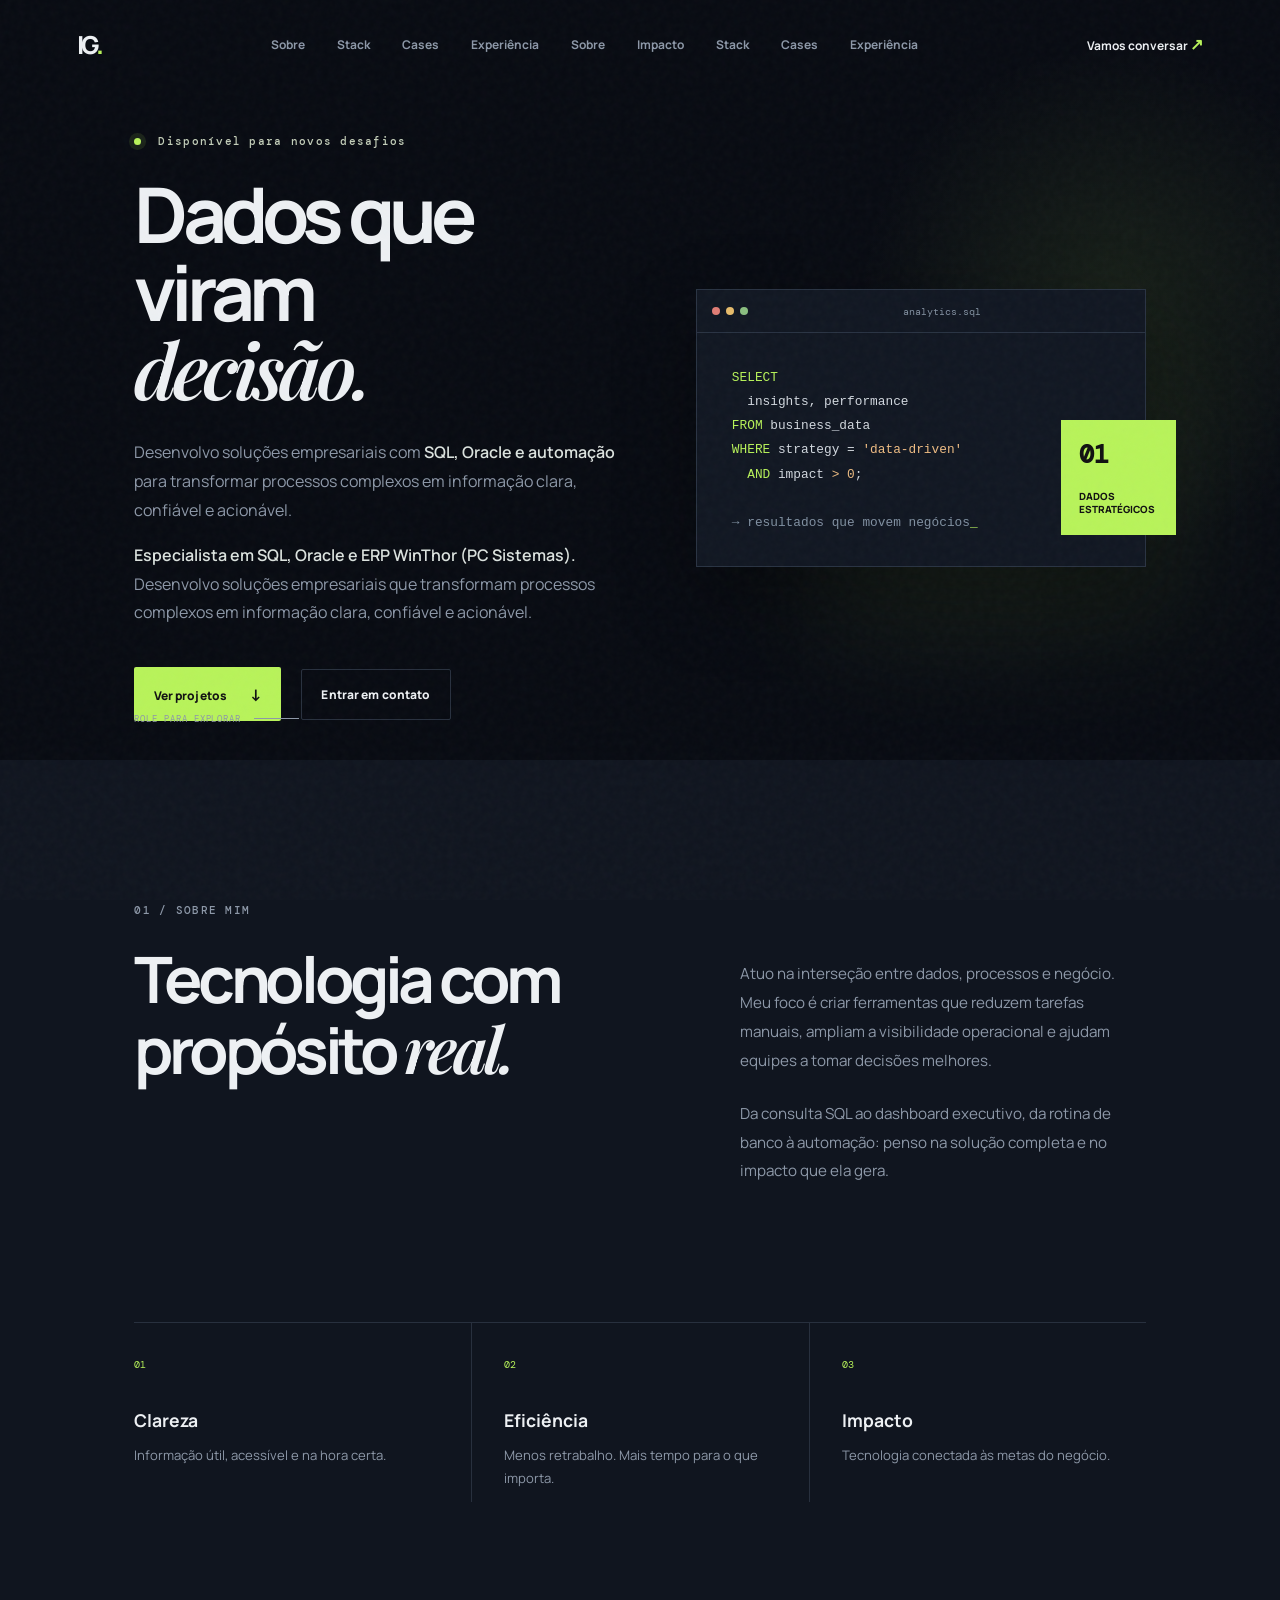
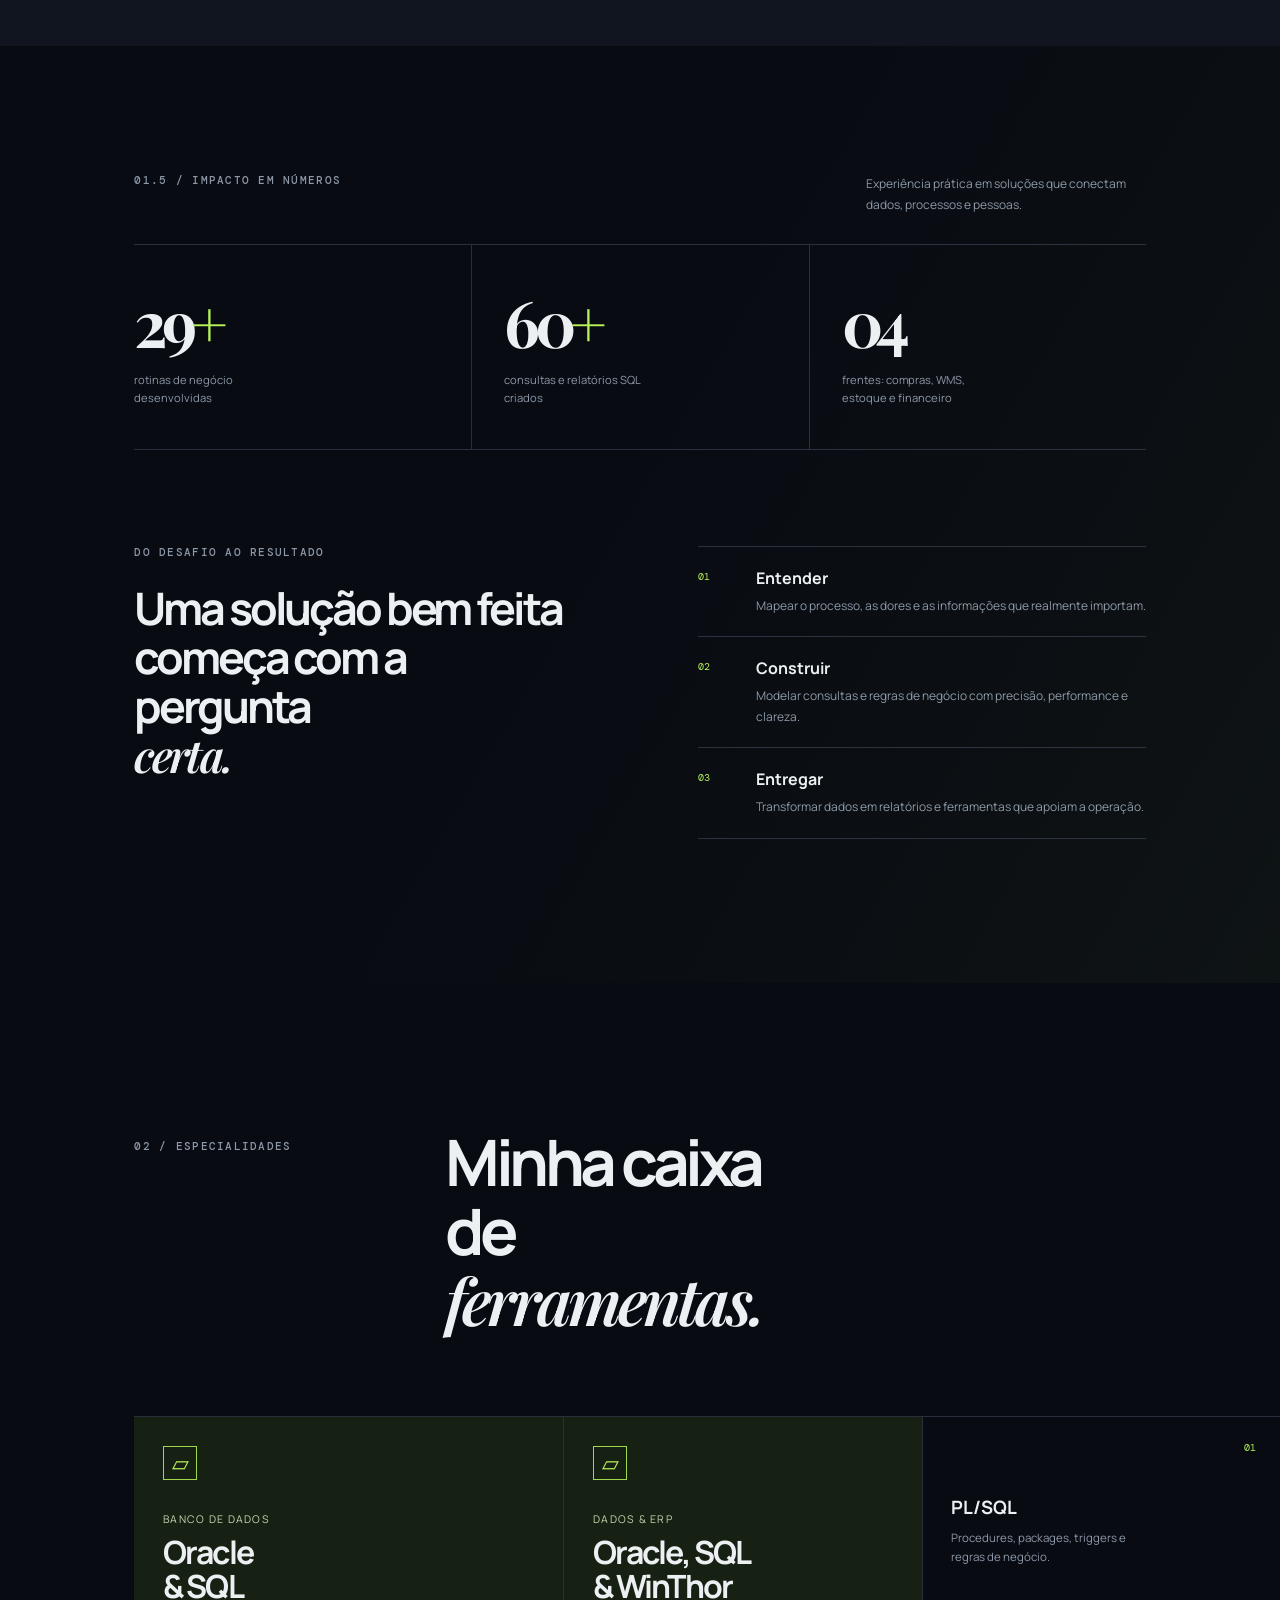
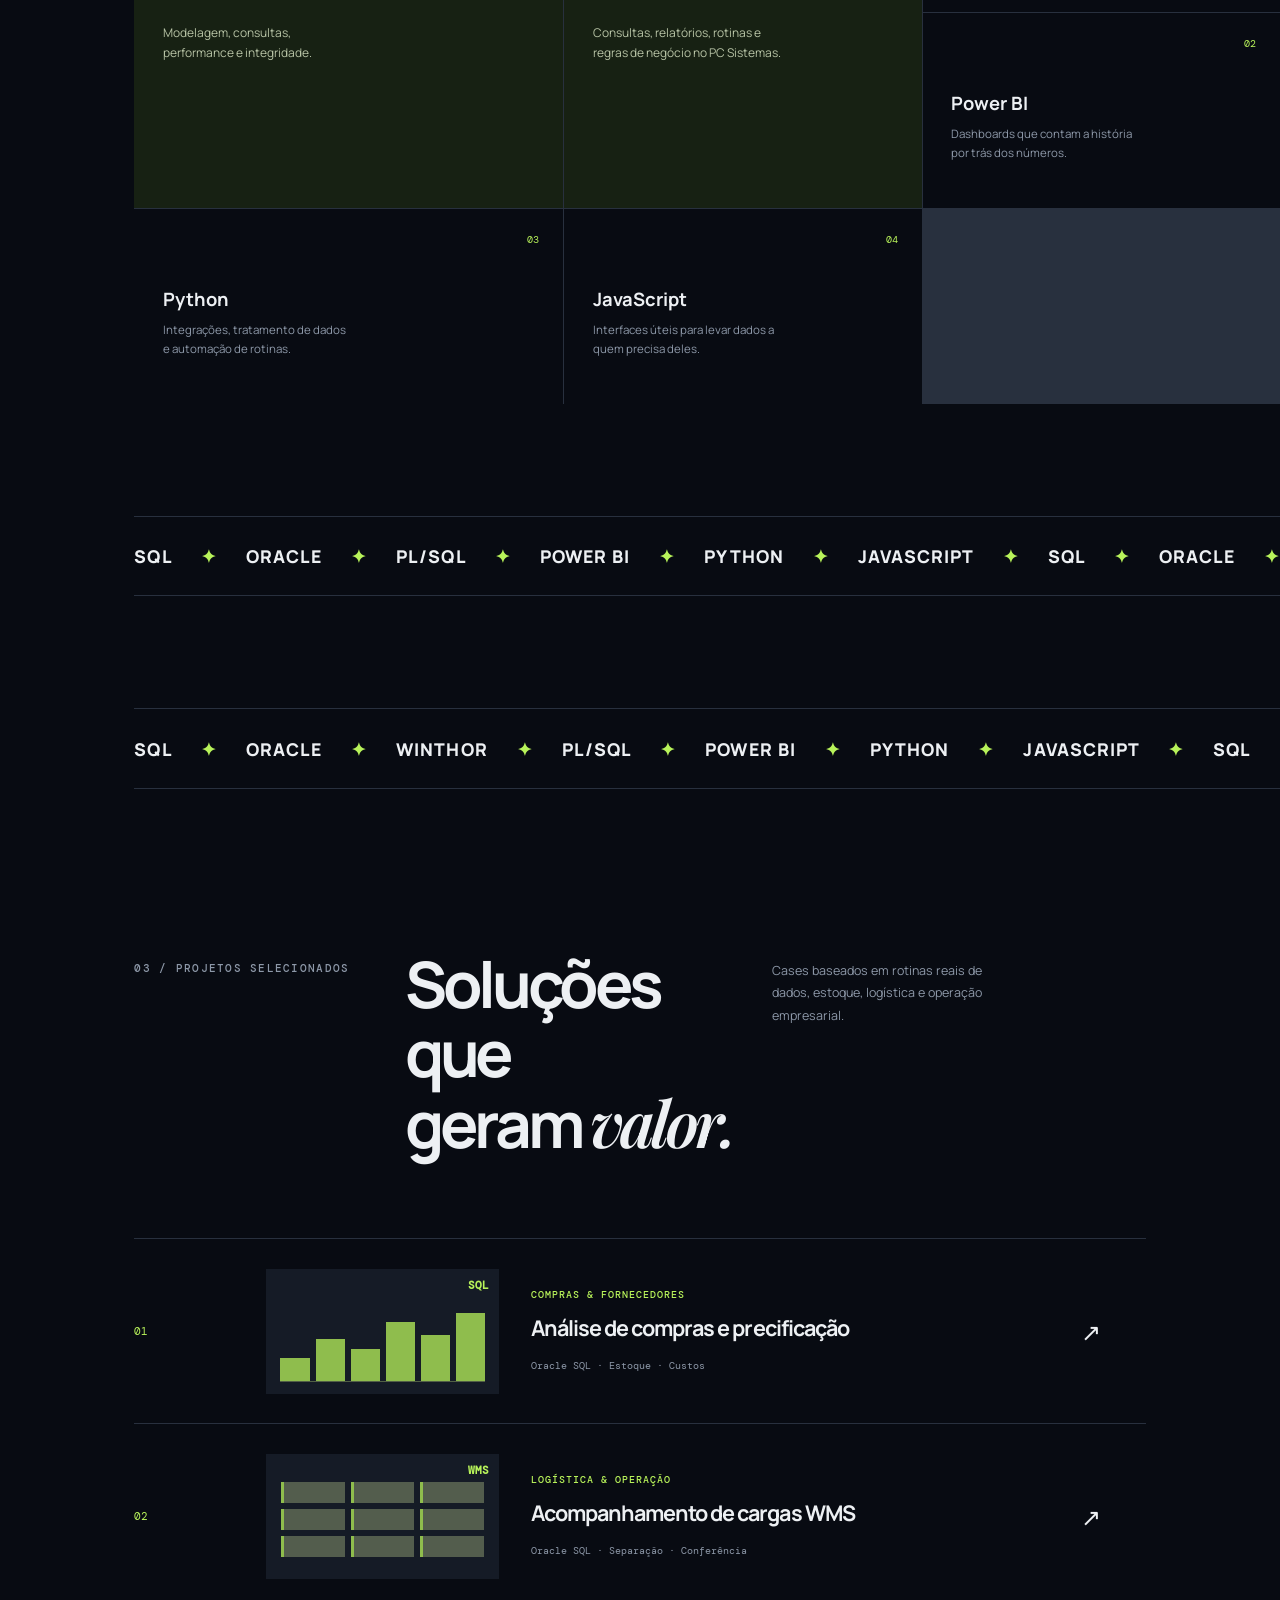
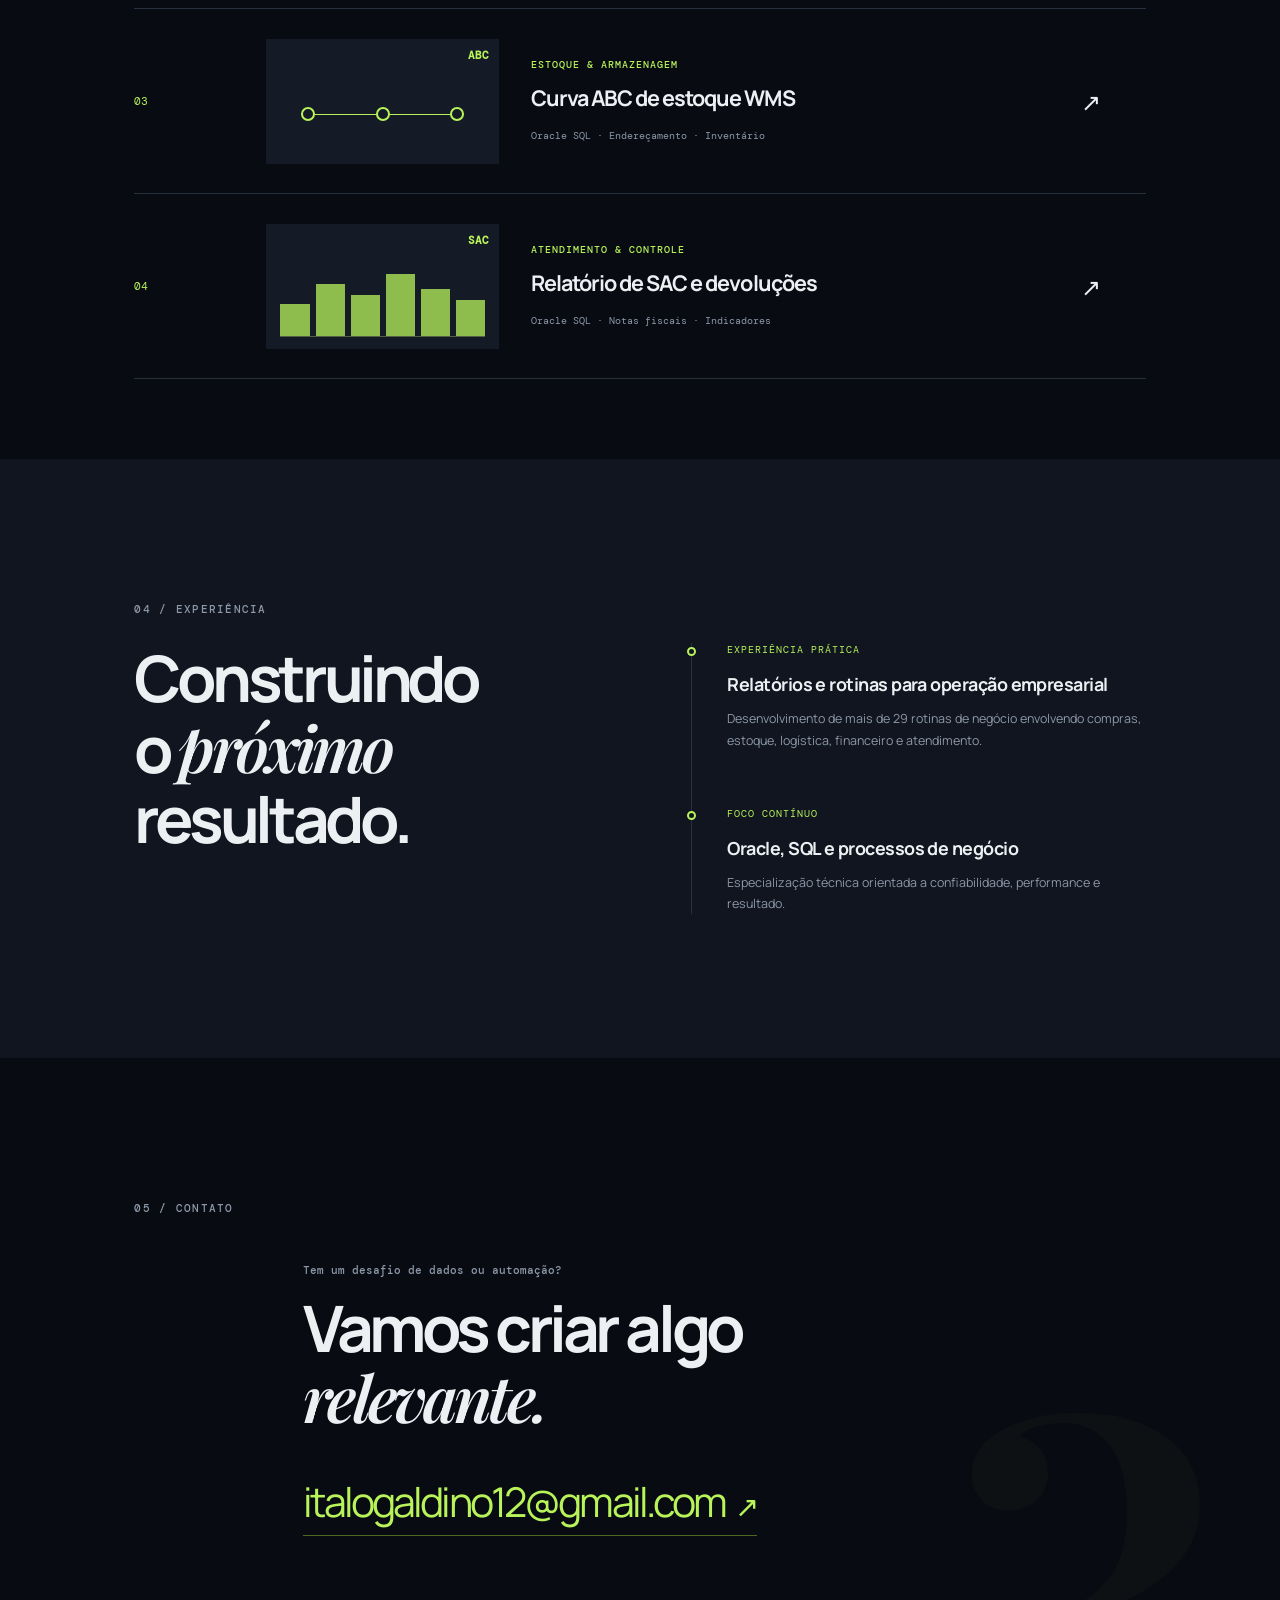
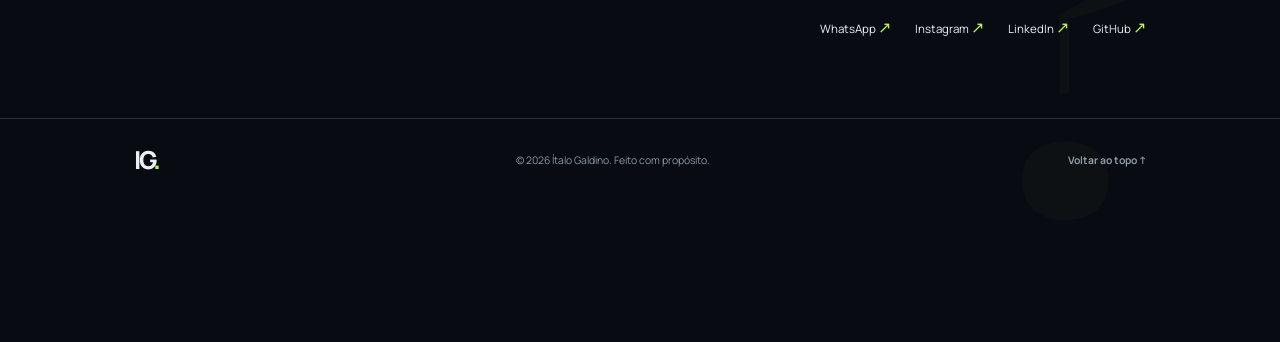
==== index.html @ 4d1821b0 "Change email placeholder to personal email Updated email contact information in the contact section." ====
<!DOCTYPE html>
<html lang="pt-BR">
<head>
  <meta charset="UTF-8">
  <meta name="viewport" content="width=device-width, initial-scale=1.0">
  <meta name="description" content="Portfólio de Ítalo Galdino — soluções empresariais com SQL, Oracle, dados e automação.">
  <meta name="description" content="Portfólio de Ítalo Galdino — especialista em SQL, Oracle e ERP WinThor para dados e automação empresarial.">
  <meta name="theme-color" content="#080b12">
  <meta property="og:title" content="Ítalo Galdino | Dados & Automação">
  <meta property="og:description" content="Soluções empresariais com SQL, Oracle, dados e automação.">
  <meta property="og:description" content="Especialista em SQL, Oracle e ERP WinThor para dados e automação empresarial.">
  <meta property="og:type" content="website">
  <title>Ítalo Galdino | Dados & Automação</title>
  <link rel="icon" href="favicon.svg" type="image/svg+xml">
  <link rel="stylesheet" href="style.css">
</head>
<body>
  <a class="skip-link" href="#conteudo">Pular para o conteúdo</a>
  <div class="noise" aria-hidden="true"></div>
  <header class="topbar">
    <a class="brand" href="#inicio" aria-label="Início">IG<span>.</span></a>
    <nav class="nav" aria-label="Navegação principal">
      <a href="#sobre">Sobre</a><a href="#tecnologias">Stack</a><a href="#projetos">Cases</a><a href="#experiencia">Experiência</a>
      <a href="#sobre">Sobre</a><a href="#resultados">Impacto</a><a href="#tecnologias">Stack</a><a href="#projetos">Cases</a><a href="#experiencia">Experiência</a>
    </nav>
    <a class="nav-contact" href="#contato">Vamos conversar <span aria-hidden="true">↗</span></a>
    <button class="menu-toggle" aria-label="Abrir menu" aria-expanded="false"><span></span><span></span></button>
  </header>

  <main id="conteudo">
    <section class="hero section" id="inicio">
      <div class="hero-copy reveal">
        <p class="eyebrow"><i></i> Disponível para novos desafios</p>
        <h1>Dados que viram<br><em>decisão.</em></h1>
        <p class="hero-text">Desenvolvo soluções empresariais com <strong>SQL, Oracle e automação</strong> para transformar processos complexos em informação clara, confiável e acionável.</p>
        <p class="hero-text"><strong>Especialista em SQL, Oracle e ERP WinThor (PC Sistemas).</strong> Desenvolvo soluções empresariais que transformam processos complexos em informação clara, confiável e acionável.</p>
        <div class="hero-actions"><a class="button button-primary" href="#projetos">Ver projetos <span>↓</span></a><a class="button button-ghost" href="#contato">Entrar em contato</a></div>
      </div>
      <div class="terminal-wrap reveal delay-1" aria-label="Exemplo de código SQL">
        <div class="terminal">
          <div class="terminal-bar"><span></span><span></span><span></span><p>analytics.sql</p></div>
          <pre><code><b>SELECT</b>
  insights, performance
<b>FROM</b> business_data
<b>WHERE</b> strategy = <mark>'data-driven'</mark>
  <b>AND</b> impact <mark>&gt; 0</mark>;

<span class="output">→ resultados que movem negócios</span><span class="cursor">_</span></code></pre>
        </div>
        <div class="terminal-glow"></div>
        <div class="stat-card"><strong>01</strong><span>dados<br>estratégicos</span></div>
      </div>
      <a class="scroll-label" href="#sobre">role para explorar <span></span></a>
    </section>

    <section class="intro section" id="sobre">
      <p class="section-label reveal">01 / SOBRE MIM</p>
      <div class="intro-grid">
        <h2 class="reveal">Tecnologia com<br>propósito <em>real.</em></h2>
        <div class="intro-copy reveal delay-1"><p>Atuo na interseção entre dados, processos e negócio. Meu foco é criar ferramentas que reduzem tarefas manuais, ampliam a visibilidade operacional e ajudam equipes a tomar decisões melhores.</p><p>Da consulta SQL ao dashboard executivo, da rotina de banco à automação: penso na solução completa e no impacto que ela gera.</p></div>
      </div>
      <div class="principles">
        <article class="reveal"><span>01</span><h3>Clareza</h3><p>Informação útil, acessível e na hora certa.</p></article>
        <article class="reveal delay-1"><span>02</span><h3>Eficiência</h3><p>Menos retrabalho. Mais tempo para o que importa.</p></article>
        <article class="reveal delay-2"><span>03</span><h3>Impacto</h3><p>Tecnologia conectada às metas do negócio.</p></article>
      </div>
    </section>

    <section class="proof section" id="resultados">
      <div class="proof-top reveal"><p class="section-label">01.5 / IMPACTO EM NÚMEROS</p><p>Experiência prática em soluções que conectam dados, processos e pessoas.</p></div>
      <div class="metrics reveal">
        <article><strong>29<span>+</span></strong><p>rotinas de negócio desenvolvidas</p></article>
        <article><strong>60<span>+</span></strong><p>consultas e relatórios SQL criados</p></article>
        <article><strong>04</strong><p>frentes: compras, WMS, estoque e financeiro</p></article>
      </div>
      <div class="workflow reveal">
        <div class="workflow-copy"><p class="section-label">DO DESAFIO AO RESULTADO</p><h2>Uma solução bem feita<br>começa com a pergunta<br><em>certa.</em></h2></div>
        <div class="workflow-steps">
          <article><span>01</span><div><h3>Entender</h3><p>Mapear o processo, as dores e as informações que realmente importam.</p></div></article>
          <article><span>02</span><div><h3>Construir</h3><p>Modelar consultas e regras de negócio com precisão, performance e clareza.</p></div></article>
          <article><span>03</span><div><h3>Entregar</h3><p>Transformar dados em relatórios e ferramentas que apoiam a operação.</p></div></article>
        </div>
      </div>
    </section>

    <section class="stack section" id="tecnologias">
      <div class="section-heading reveal"><p class="section-label">02 / ESPECIALIDADES</p><h2>Minha caixa<br>de <em>ferramentas.</em></h2></div>
      <div class="stack-grid">
        <article class="stack-featured reveal"><div class="icon icon-database">▱</div><p>Banco de dados</p><h3>Oracle<br>& SQL</h3><span>Modelagem, consultas, performance e integridade.</span></article>
        <article class="stack-featured reveal"><div class="icon icon-database">▱</div><p>Dados & ERP</p><h3>Oracle, SQL<br>& WinThor</h3><span>Consultas, relatórios, rotinas e regras de negócio no PC Sistemas.</span></article>
        <article class="skill-card reveal delay-1"><span class="skill-number">01</span><h3>PL/SQL</h3><p>Procedures, packages, triggers e regras de negócio.</p></article>
        <article class="skill-card reveal delay-2"><span class="skill-number">02</span><h3>Power BI</h3><p>Dashboards que contam a história por trás dos números.</p></article>
        <article class="skill-card reveal delay-1"><span class="skill-number">03</span><h3>Python</h3><p>Integrações, tratamento de dados e automação de rotinas.</p></article>
        <article class="skill-card reveal delay-2"><span class="skill-number">04</span><h3>JavaScript</h3><p>Interfaces úteis para levar dados a quem precisa deles.</p></article>
      </div>
      <div class="marquee" aria-label="Tecnologias"><div>SQL <b>✦</b> ORACLE <b>✦</b> PL/SQL <b>✦</b> POWER BI <b>✦</b> PYTHON <b>✦</b> JAVASCRIPT <b>✦</b> SQL <b>✦</b> ORACLE <b>✦</b> PL/SQL <b>✦</b> POWER BI <b>✦</b> PYTHON <b>✦</b> JAVASCRIPT <b>✦</b></div></div>
      <div class="marquee" aria-label="Tecnologias"><div>SQL <b>✦</b> ORACLE <b>✦</b> WINTHOR <b>✦</b> PL/SQL <b>✦</b> POWER BI <b>✦</b> PYTHON <b>✦</b> JAVASCRIPT <b>✦</b> SQL <b>✦</b> ORACLE <b>✦</b> WINTHOR <b>✦</b> PL/SQL <b>✦</b> POWER BI <b>✦</b> PYTHON <b>✦</b> JAVASCRIPT <b>✦</b></div></div>
    </section>

    <section class="projects section" id="projetos">
      <div class="section-heading reveal"><p class="section-label">03 / PROJETOS SELECIONADOS</p><h2>Soluções que<br>geram <em>valor.</em></h2><p class="heading-side">Cases baseados em rotinas reais de dados, estoque, logística e operação empresarial.</p></div>
      <div class="project-list">
        <article class="project reveal"><div class="project-index">01</div><div class="project-visual discount"><div class="mini-chart"><span style="height:30%"></span><span style="height:56%"></span><span style="height:43%"></span><span style="height:79%"></span><span style="height:62%"></span><span style="height:91%"></span></div><b>SQL</b></div><div class="project-info"><p>COMPRAS & FORNECEDORES</p><h3>Análise de compras e precificação</h3><span>Oracle SQL · Estoque · Custos</span></div><a href="#contato" aria-label="Conversar sobre Análise de compras e precificação">↗</a></article>
        <article class="project reveal"><div class="project-index">02</div><div class="project-visual inventory"><div class="warehouse"><i></i><i></i><i></i><i></i><i></i><i></i><i></i><i></i><i></i></div><b>WMS</b></div><div class="project-info"><p>LOGÍSTICA & OPERAÇÃO</p><h3>Acompanhamento de cargas WMS</h3><span>Oracle SQL · Separação · Conferência</span></div><a href="#contato" aria-label="Conversar sobre Acompanhamento de cargas WMS">↗</a></article>
        <article class="project reveal"><div class="project-index">03</div><div class="project-visual automation"><div class="automation-path"><i></i><i></i><i></i></div><b>ABC</b></div><div class="project-info"><p>ESTOQUE & ARMAZENAGEM</p><h3>Curva ABC de estoque WMS</h3><span>Oracle SQL · Endereçamento · Inventário</span></div><a href="#contato" aria-label="Conversar sobre Curva ABC de estoque WMS">↗</a></article>
        <article class="project reveal"><div class="project-index">04</div><div class="project-visual discount"><div class="mini-chart"><span style="height:43%"></span><span style="height:70%"></span><span style="height:55%"></span><span style="height:84%"></span><span style="height:63%"></span><span style="height:48%"></span></div><b>SAC</b></div><div class="project-info"><p>ATENDIMENTO & CONTROLE</p><h3>Relatório de SAC e devoluções</h3><span>Oracle SQL · Notas fiscais · Indicadores</span></div><a href="#contato" aria-label="Conversar sobre Relatório de SAC e devoluções">↗</a></article>
      </div>
    </section>

    <section class="experience section" id="experiencia">
      <p class="section-label reveal">04 / EXPERIÊNCIA</p>
      <div class="experience-grid"><h2 class="reveal">Construindo<br>o <em>próximo</em><br>resultado.</h2><div class="timeline reveal delay-1"><article><span class="timeline-dot"></span><p>EXPERIÊNCIA PRÁTICA</p><h3>Relatórios e rotinas para operação empresarial</h3><div>Desenvolvimento de mais de 29 rotinas de negócio envolvendo compras, estoque, logística, financeiro e atendimento.</div></article><article><span class="timeline-dot"></span><p>FOCO CONTÍNUO</p><h3>Oracle, SQL e processos de negócio</h3><div>Especialização técnica orientada a confiabilidade, performance e resultado.</div></article></div></div>
    </section>

    <section class="contact section" id="contato">
      <p class="section-label reveal">05 / CONTATO</p>
      <div class="contact-content reveal"><p class="contact-pre">Tem um desafio de dados ou automação?</p><h2>Vamos criar algo<br><em>relevante.</em></h2><a class="email-placeholder" href="#" aria-label="Adicione seu e-mail aqui">italogaldino12@gmail.com <span>↗</span></a><p class="placeholder-note"></p></div>
      <div class="contact-links reveal"><a href="https://wa.me/5561994094764?text=Olá%20Ítalo!%20Vi%20seu%20portfólio%20e%20gostaria%20de%20conversar%20sobre%20uma%20solução%20de%20dados%20ou%20automação." target="_blank" rel="noopener">WhatsApp <span>↗</span></a><a href="https://www.instagram.com/ti.italo/" target="_blank" rel="noopener">Instagram <span>↗</span></a><a href="https://www.linkedin.com/in/italogaldino/" target="_blank" rel="noopener">LinkedIn <span>↗</span></a><a href="https://github.com/italogaldino-cmd" target="_blank" rel="noopener">GitHub <span>↗</span></a></div>
    </section>
  </main>
  <footer><a class="brand" href="#inicio">IG<span>.</span></a><p>© <span id="year"></span> Ítalo Galdino. Feito com propósito.</p><a href="#inicio">Voltar ao topo ↑</a></footer>
  <script src="script.js"></script>
</body>
</html>
---- style.css ----
@import url('https://fonts.googleapis.com/css2?family=DM+Mono:wght@400;500&family=Manrope:wght@400;500;600;700;800&family=Playfair+Display:ital,wght@0,600;0,700;1,600;1,700&display=swap');
.proof{padding-top:8rem;padding-bottom:9rem;position:relative;overflow:hidden}.proof:before{content:'';position:absolute;inset:0;background:linear-gradient(120deg,transparent 45%,rgba(184,243,90,.035));pointer-events:none}.proof-top{display:flex;justify-content:space-between;align-items:flex-start;border-bottom:1px solid var(--line);padding-bottom:1.8rem}.proof-top .section-label{margin:0}.proof-top>p:last-child{margin:0;max-width:280px;color:var(--muted);font-size:.75rem;line-height:1.7}.metrics{display:grid;grid-template-columns:repeat(3,1fr);border-bottom:1px solid var(--line)}.metrics article{padding:2.8rem 2rem 2.6rem 0}.metrics article+article{padding-left:2rem;border-left:1px solid var(--line)}.metrics strong{font:700 clamp(3rem,5vw,5.2rem) var(--serif);letter-spacing:-.09em;color:var(--text);line-height:1}.metrics strong span{color:var(--accent)}.metrics p{max-width:150px;margin:1.1rem 0 0;color:var(--muted);font-size:.7rem;line-height:1.6}.workflow{display:grid;grid-template-columns:1fr 1fr;gap:9vw;padding-top:6rem}.workflow-copy .section-label{margin-bottom:1.5rem}.workflow-copy h2{font-size:clamp(2.1rem,3.5vw,3.7rem);line-height:1.1;letter-spacing:-.07em;margin:0}.workflow-steps{border-top:1px solid var(--line)}.workflow-steps article{display:grid;grid-template-columns:42px 1fr;gap:1rem;padding:1.25rem 0;border-bottom:1px solid var(--line);transition:padding .25s}.workflow-steps article:hover{padding-left:.6rem}.workflow-steps span{font:400 .63rem var(--mono);color:var(--accent);padding-top:.2rem}.workflow-steps h3{font-size:1rem;margin:0 0 .45rem}.workflow-steps p{font-size:.75rem;color:var(--muted);line-height:1.7;margin:0}.marquee:hover div{animation-play-state:paused}@media(max-width:760px){.proof{padding-top:6rem;padding-bottom:6rem}.proof-top{display:block}.proof-top>p:last-child{margin-top:1rem}.metrics{grid-template-columns:1fr}.metrics article,.metrics article+article{padding:1.5rem 0;border-left:0;border-bottom:1px solid var(--line)}.metrics article:last-child{border-bottom:0}.workflow{grid-template-columns:1fr;gap:2.5rem;padding-top:4rem}}
:root{--bg:#080b12;--surface:#10151f;--surface2:#151b26;--text:#edf0f3;--muted:#8d98a8;--line:#28303e;--accent:#b8f35a;--accent-dark:#1c2510;--serif:'Playfair Display',Georgia,serif;--sans:Manrope,Arial,sans-serif;--mono:'DM Mono',monospace}*{box-sizing:border-box}html{scroll-behavior:smooth}body{margin:0;background:var(--bg);color:var(--text);font-family:var(--sans);overflow-x:hidden}.noise{position:fixed;inset:0;pointer-events:none;opacity:.035;z-index:9;background-image:url("data:image/svg+xml,%3Csvg viewBox='0 0 160 160' xmlns='http://www.w3.org/2000/svg'%3E%3Cfilter id='n'%3E%3CfeTurbulence type='fractalNoise' baseFrequency='.85' numOctaves='4' stitchTiles='stitch'/%3E%3C/filter%3E%3Crect width='100%25' height='100%25' filter='url(%23n)' opacity='.9'/%3E%3C/svg%3E")}.skip-link{position:absolute;left:-9999px}.skip-link:focus{left:1rem;top:1rem;z-index:20;background:var(--accent);color:#000;padding:.8rem}.topbar{height:88px;padding:0 clamp(1.5rem,6vw,7rem);display:flex;align-items:center;justify-content:space-between;position:absolute;top:0;width:100%;z-index:5}.brand{font-size:1.55rem;font-weight:800;letter-spacing:-.1em;color:var(--text);text-decoration:none}.brand span{color:var(--accent)}.nav{display:flex;gap:2rem}.nav a,.nav-contact,footer a{color:var(--muted);text-decoration:none;font-size:.75rem;font-weight:700;transition:color .2s}.nav a:hover,.nav-contact:hover,footer a:hover{color:var(--accent)}.nav-contact{color:var(--text)}.nav-contact span,.contact-links span{color:var(--accent);font-size:1rem}.menu-toggle{display:none;background:none;border:0}.section{padding-left:clamp(1.5rem,10.5vw,12rem);padding-right:clamp(1.5rem,10.5vw,12rem)}.hero{min-height:760px;display:grid;grid-template-columns:1.05fr .95fr;align-items:center;gap:5vw;position:relative;padding-top:6rem}.hero:before{content:'';position:absolute;width:42vw;height:42vw;border-radius:50%;background:radial-gradient(circle,rgba(184,243,90,.09),transparent 67%);top:4%;right:-8%;pointer-events:none}.eyebrow,.section-label{font:500 .66rem var(--mono);letter-spacing:.12em;color:var(--muted);margin:0 0 1.7rem}.eyebrow{color:#c4cfba}.eyebrow i{display:inline-block;width:7px;height:7px;border-radius:50%;background:var(--accent);margin-right:.55rem;box-shadow:0 0 0 5px rgba(184,243,90,.1)}h1,h2,h3,p{margin-top:0}h1{font-size:clamp(3.4rem,6vw,6.5rem);line-height:1.01;letter-spacing:-.075em;margin-bottom:1.8rem;font-weight:700}em{font-family:var(--serif);font-weight:600;letter-spacing:-.06em}.hero-text{max-width:520px;color:var(--muted);font-size:1rem;line-height:1.8}.hero-text strong{color:#dce3df;font-weight:600}.hero-actions{display:flex;align-items:center;gap:1.25rem;margin-top:2.5rem}.button{padding:1rem 1.2rem;border-radius:2px;text-decoration:none;font-size:.75rem;font-weight:800;letter-spacing:.01em;transition:transform .2s,background .2s}.button:hover{transform:translateY(-3px)}.button-primary{background:var(--accent);color:#111}.button-primary span{font-size:1rem;margin-left:1.3rem}.button-ghost{color:var(--text);border:1px solid var(--line)}.button-ghost:hover{background:var(--surface)}.terminal-wrap{position:relative}.terminal{background:#111722;border:1px solid #293343;box-shadow:0 30px 70px rgba(0,0,0,.35);position:relative;z-index:1}.terminal-bar{height:43px;border-bottom:1px solid #293343;display:flex;align-items:center;padding:0 15px;gap:6px}.terminal-bar span{width:8px;height:8px;border-radius:50%;background:#536072}.terminal-bar span:first-child{background:#e17d75}.terminal-bar span:nth-child(2){background:#e7bc6c}.terminal-bar span:nth-child(3){background:#8bbf81}.terminal-bar p{font:400 .62rem var(--mono);color:#8290a0;margin:0 auto}.terminal pre{font:400 clamp(.7rem,1vw,.88rem) var(--mono);line-height:1.8;padding:2rem 2.2rem;margin:0;overflow:auto;color:#d2d8df}.terminal b{color:#b8f35a;font-weight:500}.terminal mark{background:none;color:#eebc83}.output{color:#8090a1}.cursor{color:var(--accent);animation:blink 1s infinite}.terminal-glow{position:absolute;width:80%;height:80%;background:var(--accent);opacity:.09;filter:blur(65px);right:-8%;bottom:-20%;z-index:0}.stat-card{position:absolute;right:-1.9rem;bottom:2rem;background:var(--accent);color:#111;width:115px;height:115px;padding:18px;z-index:2;display:flex;flex-direction:column;justify-content:space-between}.stat-card strong{font:700 1.55rem var(--mono)}.stat-card span{font-size:.62rem;line-height:1.35;font-weight:800;text-transform:uppercase}.scroll-label{position:absolute;bottom:2.2rem;left:clamp(1.5rem,10.5vw,12rem);text-transform:uppercase;text-decoration:none;color:var(--muted);font:400 .58rem var(--mono);letter-spacing:.1em;display:flex;align-items:center;gap:.8rem}.scroll-label span{width:45px;height:1px;background:var(--muted)}.intro{padding-top:9rem;padding-bottom:9rem;background:var(--surface)}.intro-grid{display:grid;grid-template-columns:1fr .85fr;gap:10vw}.intro h2,.section-heading h2,.experience h2,.contact h2{font-size:clamp(2.7rem,5vw,5rem);line-height:1.08;letter-spacing:-.07em;margin:0}.intro-copy{padding-top:1rem}.intro-copy p{color:var(--muted);line-height:1.9;font-size:.95rem;margin-bottom:1.5rem}.principles{display:grid;grid-template-columns:repeat(3,1fr);margin-top:7rem;border-top:1px solid var(--line)}.principles article{padding:1.7rem 2rem 0 0}.principles article+article{border-left:1px solid var(--line);padding-left:2rem}.principles span,.skill-number{font:400 .65rem var(--mono);color:var(--accent)}.principles h3{font-size:1.1rem;margin:2.2rem 0 .8rem}.principles p{color:var(--muted);font-size:.82rem;line-height:1.7}.stack{padding-top:9rem;padding-right:0;overflow:hidden}.section-heading{display:grid;grid-template-columns:1fr 1.4fr 1fr;gap:2rem;align-items:start;padding-right:clamp(1.5rem,10.5vw,12rem)}.section-heading .section-label{margin-top:.8rem}.heading-side{color:var(--muted);font-size:.78rem;line-height:1.8;padding-top:.7rem}.stack-grid{display:grid;grid-template-columns:1.2fr 1fr 1fr;grid-auto-rows:195px;gap:1px;background:var(--line);border-top:1px solid var(--line);margin-top:5rem}.stack-grid article{background:var(--bg);padding:1.8rem;position:relative;transition:background .25s}.stack-grid article:hover{background:var(--surface2)}.stack-featured{grid-row:span 2;background:#172113!important}.stack-featured p{font-size:.66rem;text-transform:uppercase;letter-spacing:.12em;color:#c7d5af;margin-top:2rem}.stack-featured h3{font-size:2rem;line-height:1.05;letter-spacing:-.06em;margin:.6rem 0 1.2rem}.stack-featured>span{color:#b7c3a5;font-size:.75rem;line-height:1.7;display:block;max-width:200px}.icon{width:34px;height:34px;border:1px solid #a1d74b;color:var(--accent);display:flex;align-items:center;justify-content:center;font-size:1.4rem}.skill-card h3{font-size:1.15rem;margin:3rem 0 .6rem}.skill-card p{color:var(--muted);font-size:.72rem;line-height:1.6;max-width:190px}.skill-number{position:absolute;right:1.5rem;top:1.5rem}.marquee{margin-top:7rem;border-top:1px solid var(--line);border-bottom:1px solid var(--line);overflow:hidden;white-space:nowrap;padding:1.7rem 0}.marquee div{font-size:1.1rem;font-weight:800;letter-spacing:.06em;animation:move 25s linear infinite;display:inline-block}.marquee b{color:var(--accent);margin:0 1.5rem}.projects{padding-top:10rem;padding-bottom:5rem}.project-list{margin-top:5rem;border-top:1px solid var(--line)}.project{min-height:185px;display:grid;grid-template-columns:.28fr .65fr 1.45fr .18fr;align-items:center;gap:2rem;border-bottom:1px solid var(--line);transition:background .2s;padding:1rem 0}.project:hover{background:var(--surface);padding-left:1rem;padding-right:1rem}.project-index{font:400 .68rem var(--mono);color:var(--accent)}.project-visual{height:125px;background:var(--surface2);position:relative;overflow:hidden}.project-visual>b{position:absolute;right:10px;top:9px;color:var(--accent);font:700 .7rem var(--mono)}.mini-chart{height:75px;position:absolute;bottom:12px;left:14px;right:14px;display:flex;align-items:end;gap:6px;border-bottom:1px solid #526046}.mini-chart span{background:var(--accent);width:100%;opacity:.75}.warehouse{display:grid;grid-template-columns:repeat(3,1fr);gap:6px;padding:28px 15px}.warehouse i{height:21px;background:#68745a;border-left:3px solid var(--accent);opacity:.75}.automation-path{position:absolute;width:70%;height:1px;background:var(--accent);left:15%;top:60%;display:flex;justify-content:space-between;align-items:center}.automation-path i{width:14px;height:14px;border:2px solid var(--accent);border-radius:50%;background:var(--surface2)}.project-info p{font:500 .62rem var(--mono);letter-spacing:.1em;color:var(--accent);margin-bottom:.7rem}.project-info h3{font-size:1.35rem;letter-spacing:-.045em;margin-bottom:.65rem}.project-info span{font:400 .65rem var(--mono);color:var(--muted)}.project>a{font-size:1.5rem;color:var(--text);text-decoration:none;transition:color .2s}.project>a:hover{color:var(--accent)}.experience{background:var(--surface);padding-top:9rem;padding-bottom:9rem}.experience-grid{display:grid;grid-template-columns:1fr 1fr;gap:8vw}.timeline{border-left:1px solid var(--line);padding-left:2.2rem}.timeline article{position:relative;padding-bottom:3.5rem}.timeline article:last-child{padding-bottom:0}.timeline-dot{width:9px;height:9px;border:2px solid var(--accent);background:var(--surface);position:absolute;left:-2.5rem;top:4px;border-radius:50%}.timeline p{font:400 .62rem var(--mono);letter-spacing:.1em;color:var(--accent);margin-bottom:1rem}.timeline h3{font-size:1.12rem;letter-spacing:-.03em;margin-bottom:.75rem}.timeline div{color:var(--muted);font-size:.78rem;line-height:1.7}.contact{padding-top:9rem;padding-bottom:4rem;min-height:660px;position:relative}.contact:after{content:'?';font:700 32rem var(--serif);color:rgba(184,243,90,.025);position:absolute;right:5%;bottom:-14rem;pointer-events:none}.contact-content{position:relative;z-index:1;margin-left:16.7%}.contact-pre{font:500 .7rem var(--mono);color:var(--muted);margin:3rem 0 1rem}.email-placeholder{font-size:clamp(1.45rem,3.2vw,3.4rem);color:var(--accent);text-decoration:none;letter-spacing:-.07em;border-bottom:1px solid #4d6920;padding-bottom:.35rem;display:inline-block;margin-top:2.5rem;transition:color .2s}.email-placeholder:hover{color:#d7ff94}.email-placeholder span{font-family:var(--sans);font-size:.7em;margin-left:.3rem}.placeholder-note{font-size:.65rem;color:var(--muted);margin-top:1rem}.contact-links{position:absolute;right:clamp(1.5rem,10.5vw,12rem);bottom:5rem;z-index:2;display:flex;gap:1.5rem}.contact-links a{color:var(--text);font-size:.72rem;text-decoration:none}.contact-links a:hover{color:var(--accent)}footer{border-top:1px solid var(--line);padding:1.5rem clamp(1.5rem,10.5vw,12rem);display:flex;justify-content:space-between;align-items:center}footer p{margin:0;font-size:.65rem;color:var(--muted)}footer a{font-size:.65rem}.reveal{opacity:0;transform:translateY(20px);transition:opacity .7s ease,transform .7s ease}.reveal.visible{opacity:1;transform:none}.delay-1{transition-delay:.12s}.delay-2{transition-delay:.24s}@keyframes blink{50%{opacity:0}}@keyframes move{to{transform:translateX(-50%)}}@media(max-width:760px){.topbar{height:68px}.nav,.nav-contact{display:none}.menu-toggle{display:flex;width:32px;height:26px;flex-direction:column;justify-content:center;gap:6px}.menu-toggle span{height:1px;width:100%;background:var(--text)}.nav.open{position:absolute;display:flex;flex-direction:column;gap:1.2rem;top:68px;left:0;width:100%;padding:1.6rem;background:#10151f;border-bottom:1px solid var(--line)}.hero{grid-template-columns:1fr;min-height:auto;padding-top:9rem;padding-bottom:8rem}.terminal-wrap{width:94%;margin:1.5rem auto 0}.stat-card{right:-1rem;bottom:-1rem;width:90px;height:90px;padding:12px}.scroll-label{display:none}.intro,.stack,.projects,.experience,.contact{padding-top:6rem;padding-bottom:6rem}.intro-grid,.experience-grid{grid-template-columns:1fr;gap:2.5rem}.principles{margin-top:4rem;grid-template-columns:1fr}.principles article,.principles article+article{border-left:0;border-bottom:1px solid var(--line);padding:1.5rem 0}.section-heading{grid-template-columns:1fr;gap:.7rem}.section-heading .section-label{margin:0}.heading-side{max-width:330px}.stack-grid{grid-template-columns:1fr 1fr;grid-auto-rows:180px;margin-top:3.5rem}.stack-featured{grid-column:span 2;grid-row:auto}.stack-featured h3{font-size:1.8rem}.project{grid-template-columns:25px 100px 1fr 18px;gap:.8rem}.project-visual{height:90px}.project-info h3{font-size:1rem}.project-info span{font-size:.55rem}.mini-chart{height:52px}.warehouse{padding:16px 10px;gap:4px}.warehouse i{height:16px}.contact-content{margin-left:0}.contact-links{position:relative;right:auto;bottom:auto;margin-top:4rem;gap:2rem}footer{gap:1rem;flex-wrap:wrap}footer p{order:3;width:100%}}
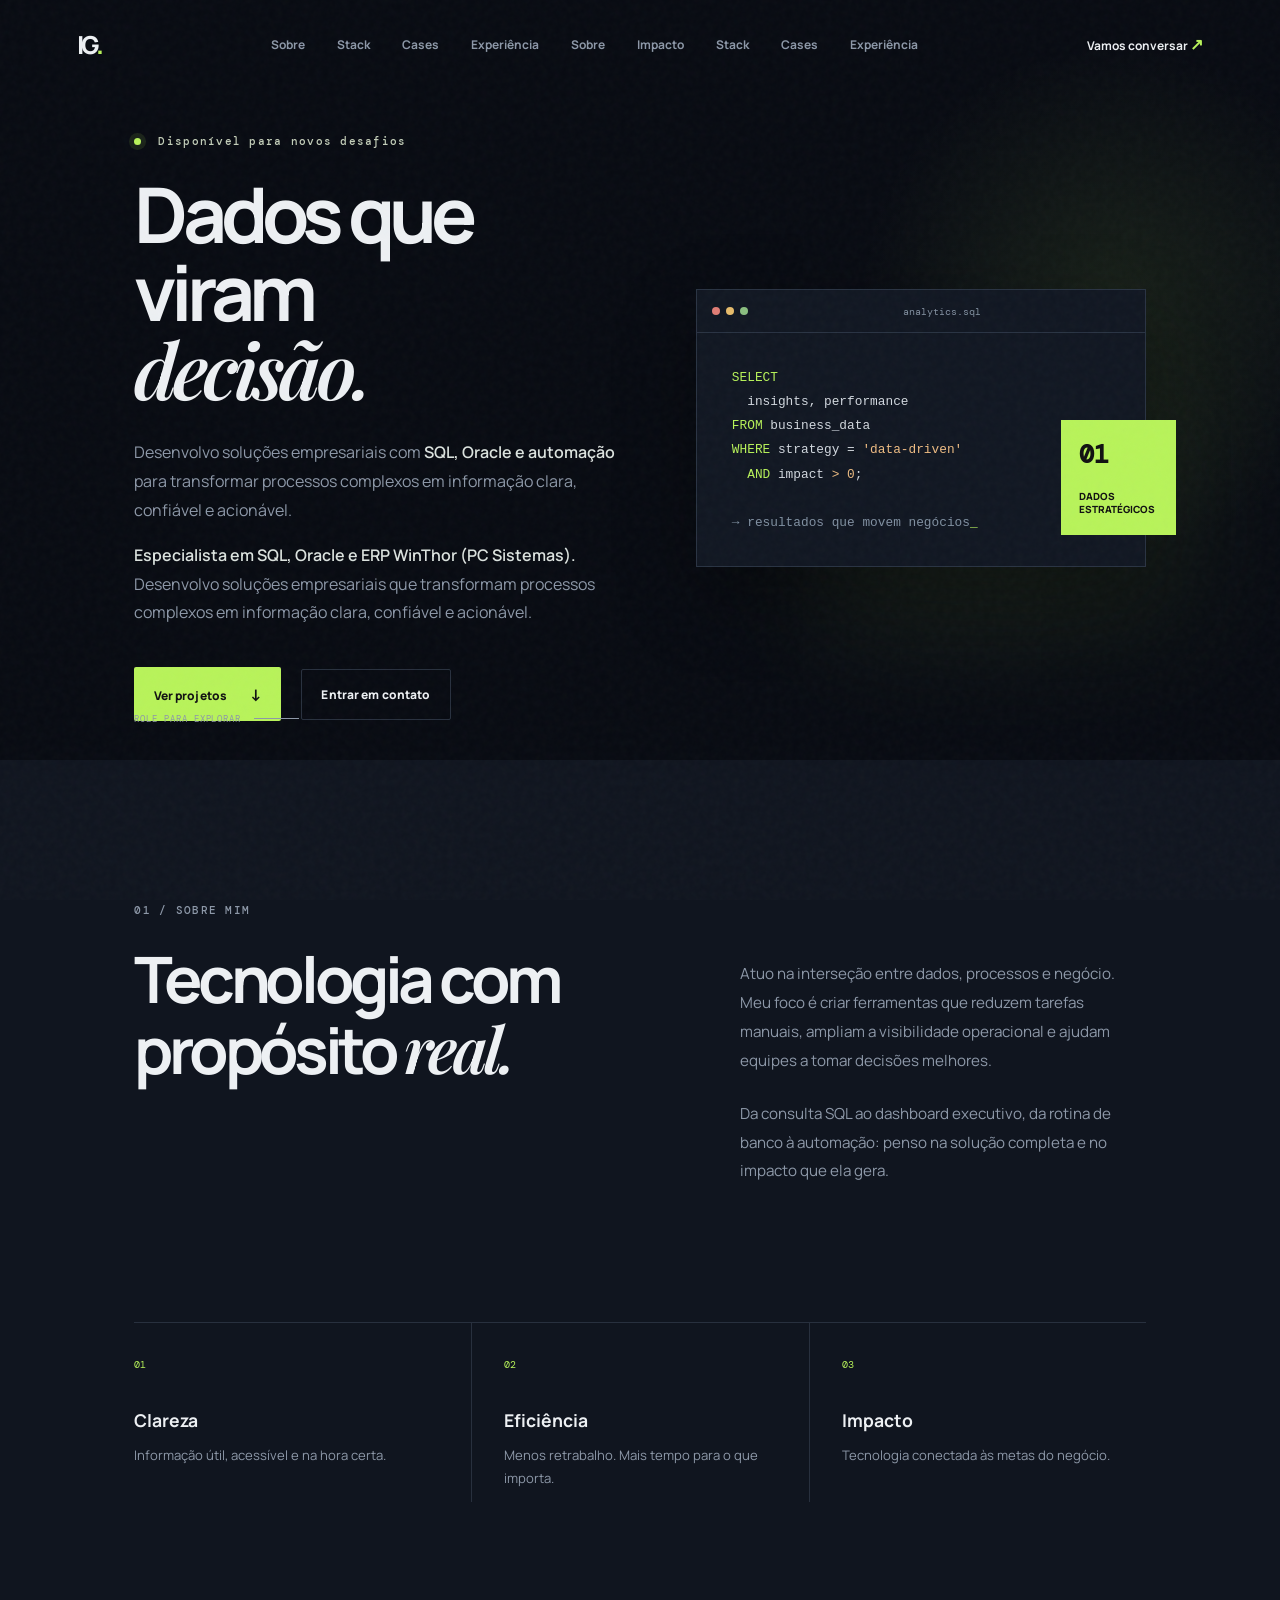
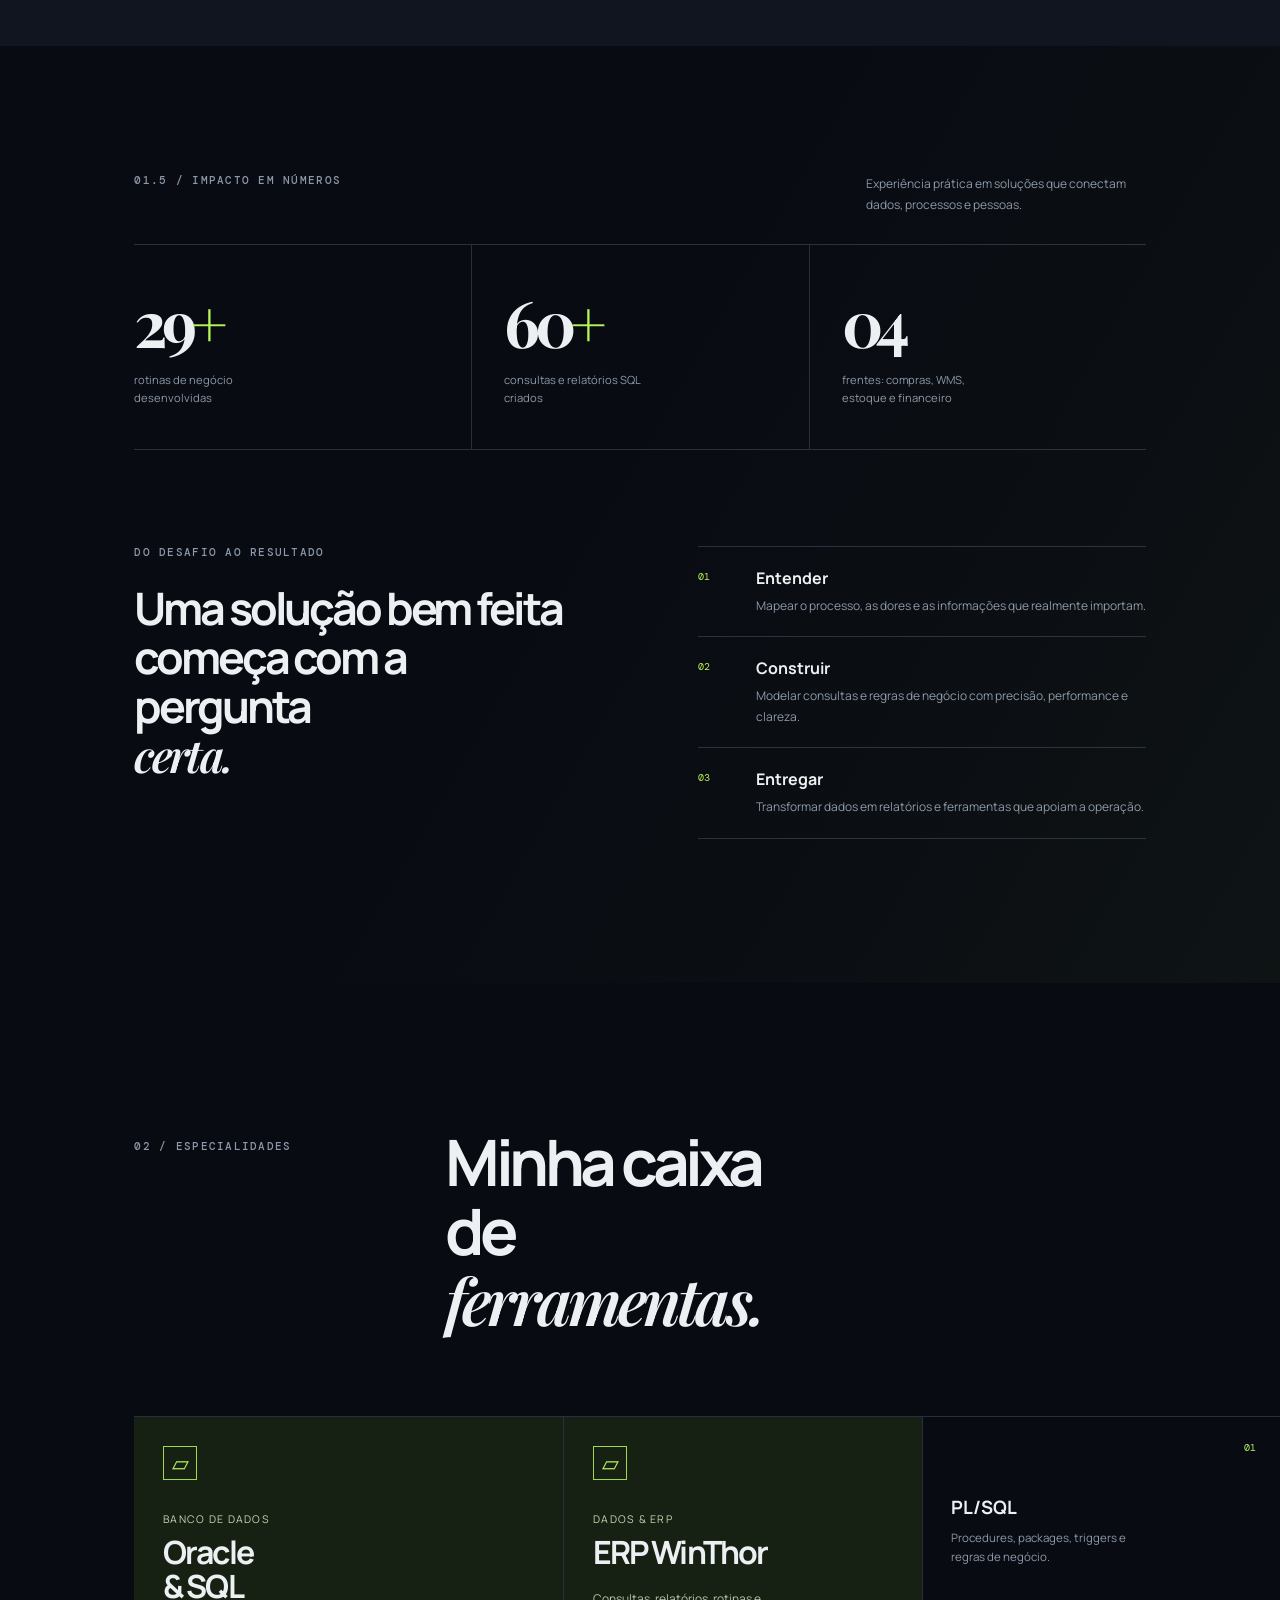
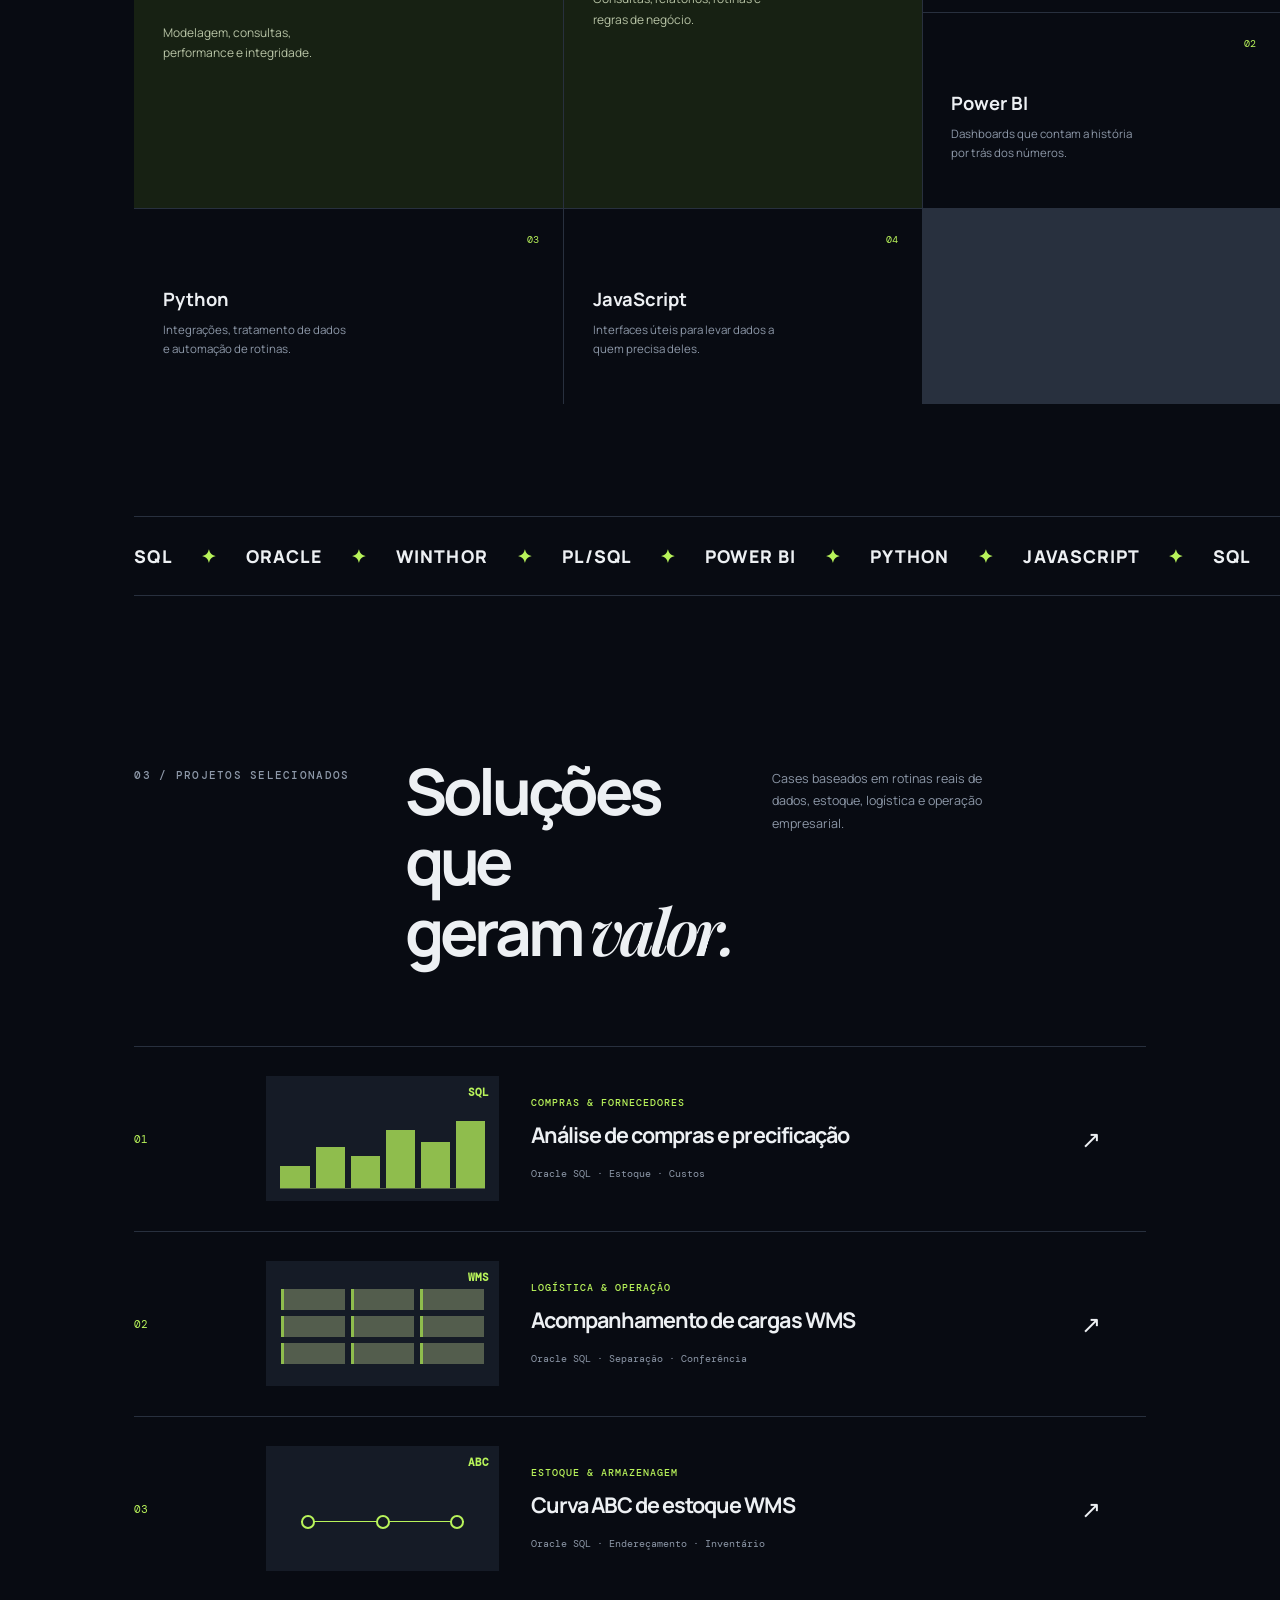
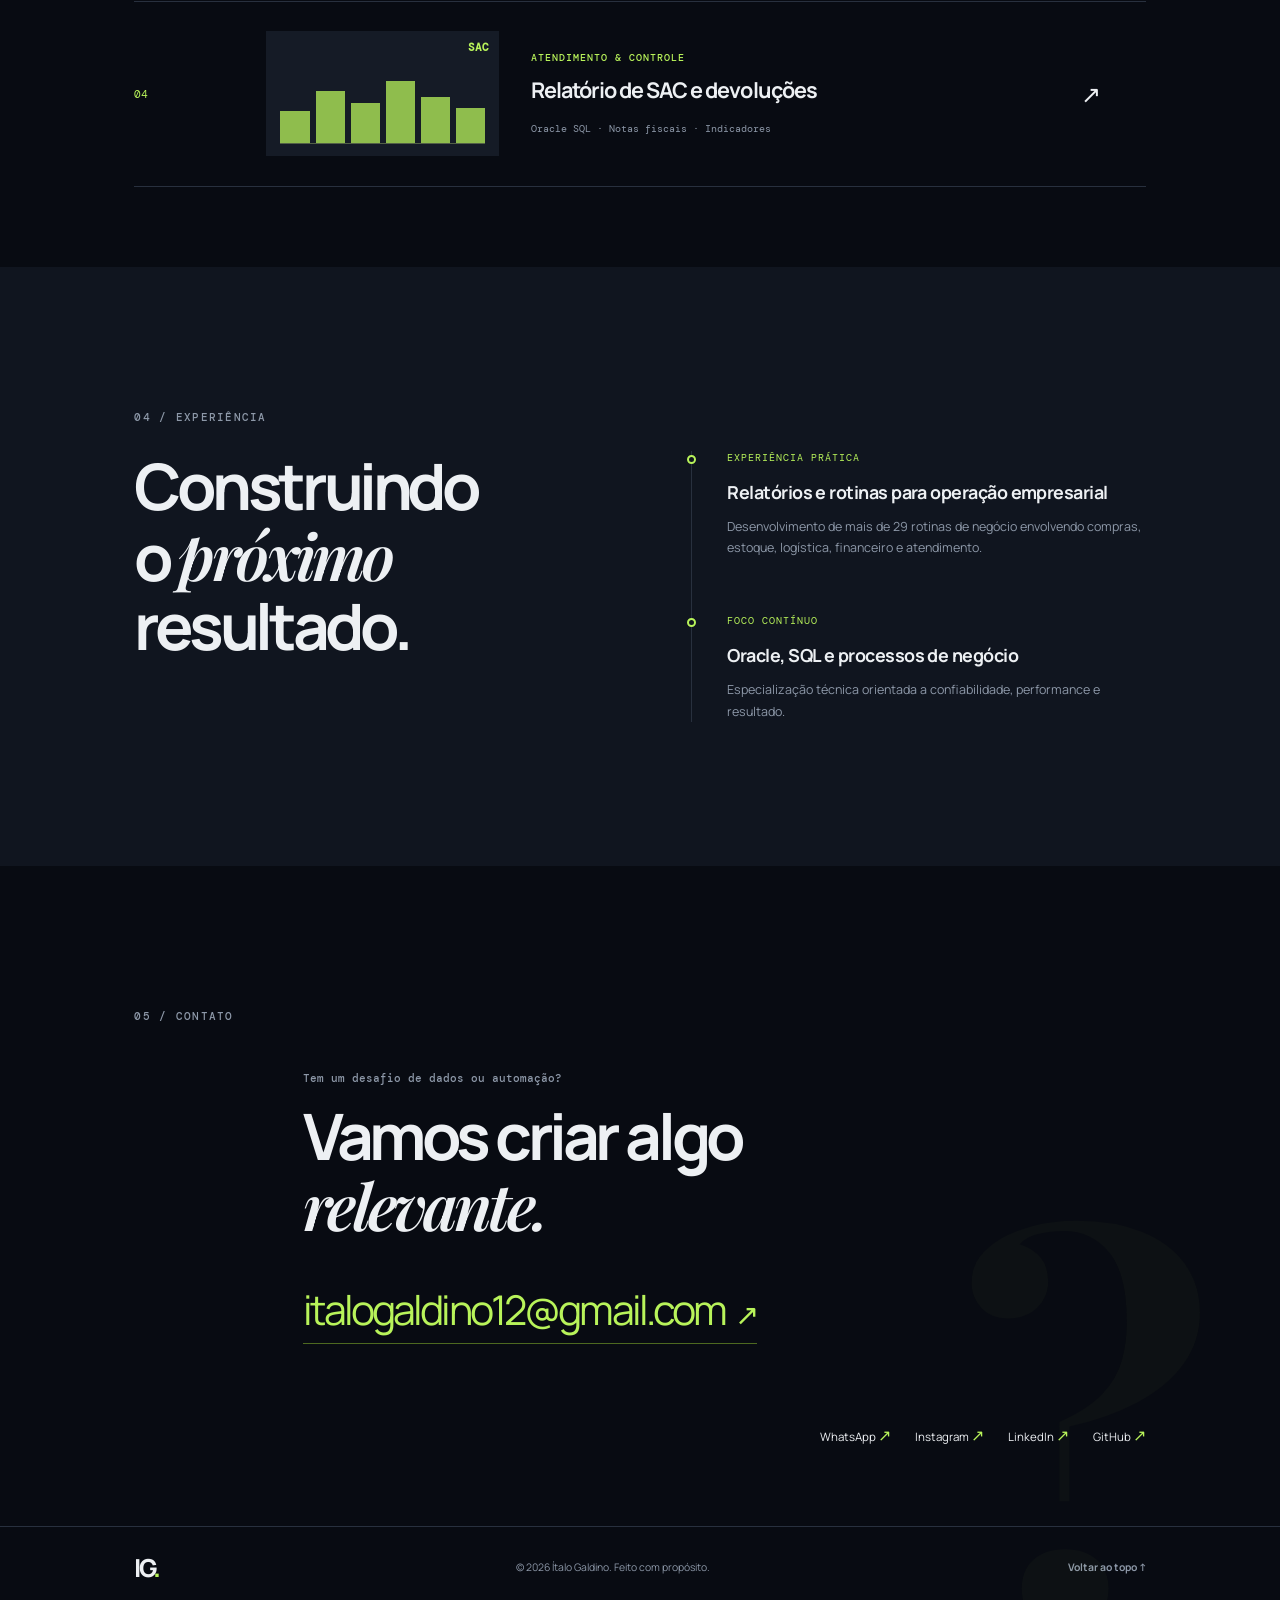
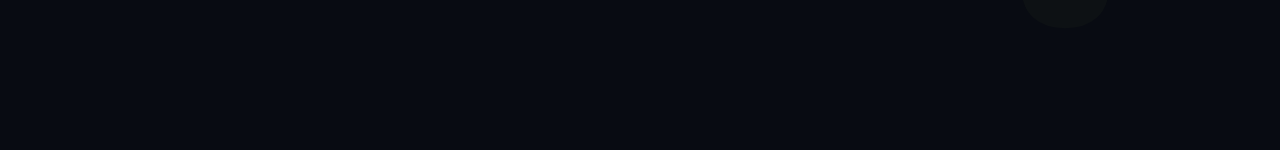
==== commit 040bbf6d: "Update ERP description in index.html" ====
--- a/index.html
+++ b/index.html
@@ -87,13 +87,12 @@
       <div class="section-heading reveal"><p class="section-label">02 / ESPECIALIDADES</p><h2>Minha caixa<br>de <em>ferramentas.</em></h2></div>
       <div class="stack-grid">
         <article class="stack-featured reveal"><div class="icon icon-database">▱</div><p>Banco de dados</p><h3>Oracle<br>& SQL</h3><span>Modelagem, consultas, performance e integridade.</span></article>
-        <article class="stack-featured reveal"><div class="icon icon-database">▱</div><p>Dados & ERP</p><h3>Oracle, SQL<br>& WinThor</h3><span>Consultas, relatórios, rotinas e regras de negócio no PC Sistemas.</span></article>
+        <article class="stack-featured reveal"><div class="icon icon-database">▱</div><p>Dados & ERP</p><h3> ERP WinThor</h3><span>Consultas, relatórios, rotinas e regras de negócio.</span></article>
         <article class="skill-card reveal delay-1"><span class="skill-number">01</span><h3>PL/SQL</h3><p>Procedures, packages, triggers e regras de negócio.</p></article>
         <article class="skill-card reveal delay-2"><span class="skill-number">02</span><h3>Power BI</h3><p>Dashboards que contam a história por trás dos números.</p></article>
         <article class="skill-card reveal delay-1"><span class="skill-number">03</span><h3>Python</h3><p>Integrações, tratamento de dados e automação de rotinas.</p></article>
         <article class="skill-card reveal delay-2"><span class="skill-number">04</span><h3>JavaScript</h3><p>Interfaces úteis para levar dados a quem precisa deles.</p></article>
       </div>
-      <div class="marquee" aria-label="Tecnologias"><div>SQL <b>✦</b> ORACLE <b>✦</b> PL/SQL <b>✦</b> POWER BI <b>✦</b> PYTHON <b>✦</b> JAVASCRIPT <b>✦</b> SQL <b>✦</b> ORACLE <b>✦</b> PL/SQL <b>✦</b> POWER BI <b>✦</b> PYTHON <b>✦</b> JAVASCRIPT <b>✦</b></div></div>
       <div class="marquee" aria-label="Tecnologias"><div>SQL <b>✦</b> ORACLE <b>✦</b> WINTHOR <b>✦</b> PL/SQL <b>✦</b> POWER BI <b>✦</b> PYTHON <b>✦</b> JAVASCRIPT <b>✦</b> SQL <b>✦</b> ORACLE <b>✦</b> WINTHOR <b>✦</b> PL/SQL <b>✦</b> POWER BI <b>✦</b> PYTHON <b>✦</b> JAVASCRIPT <b>✦</b></div></div>
     </section>
 
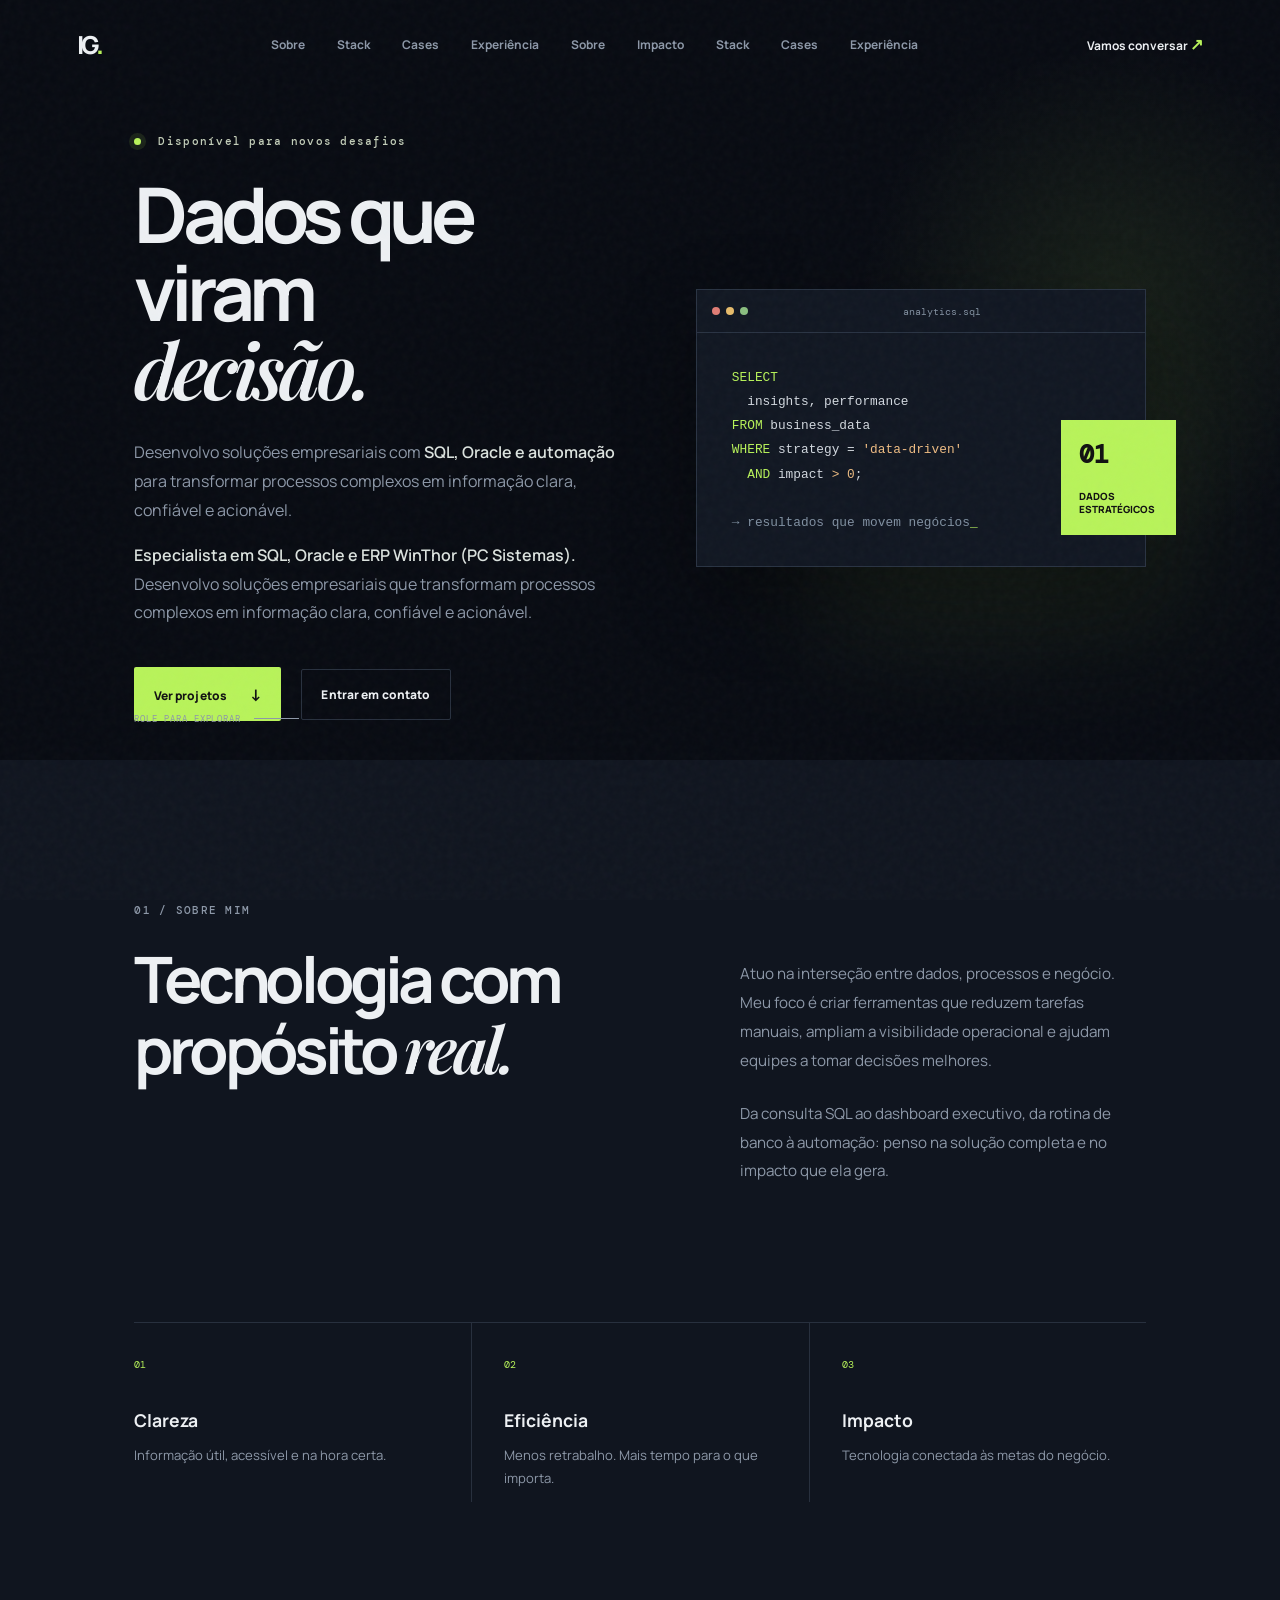
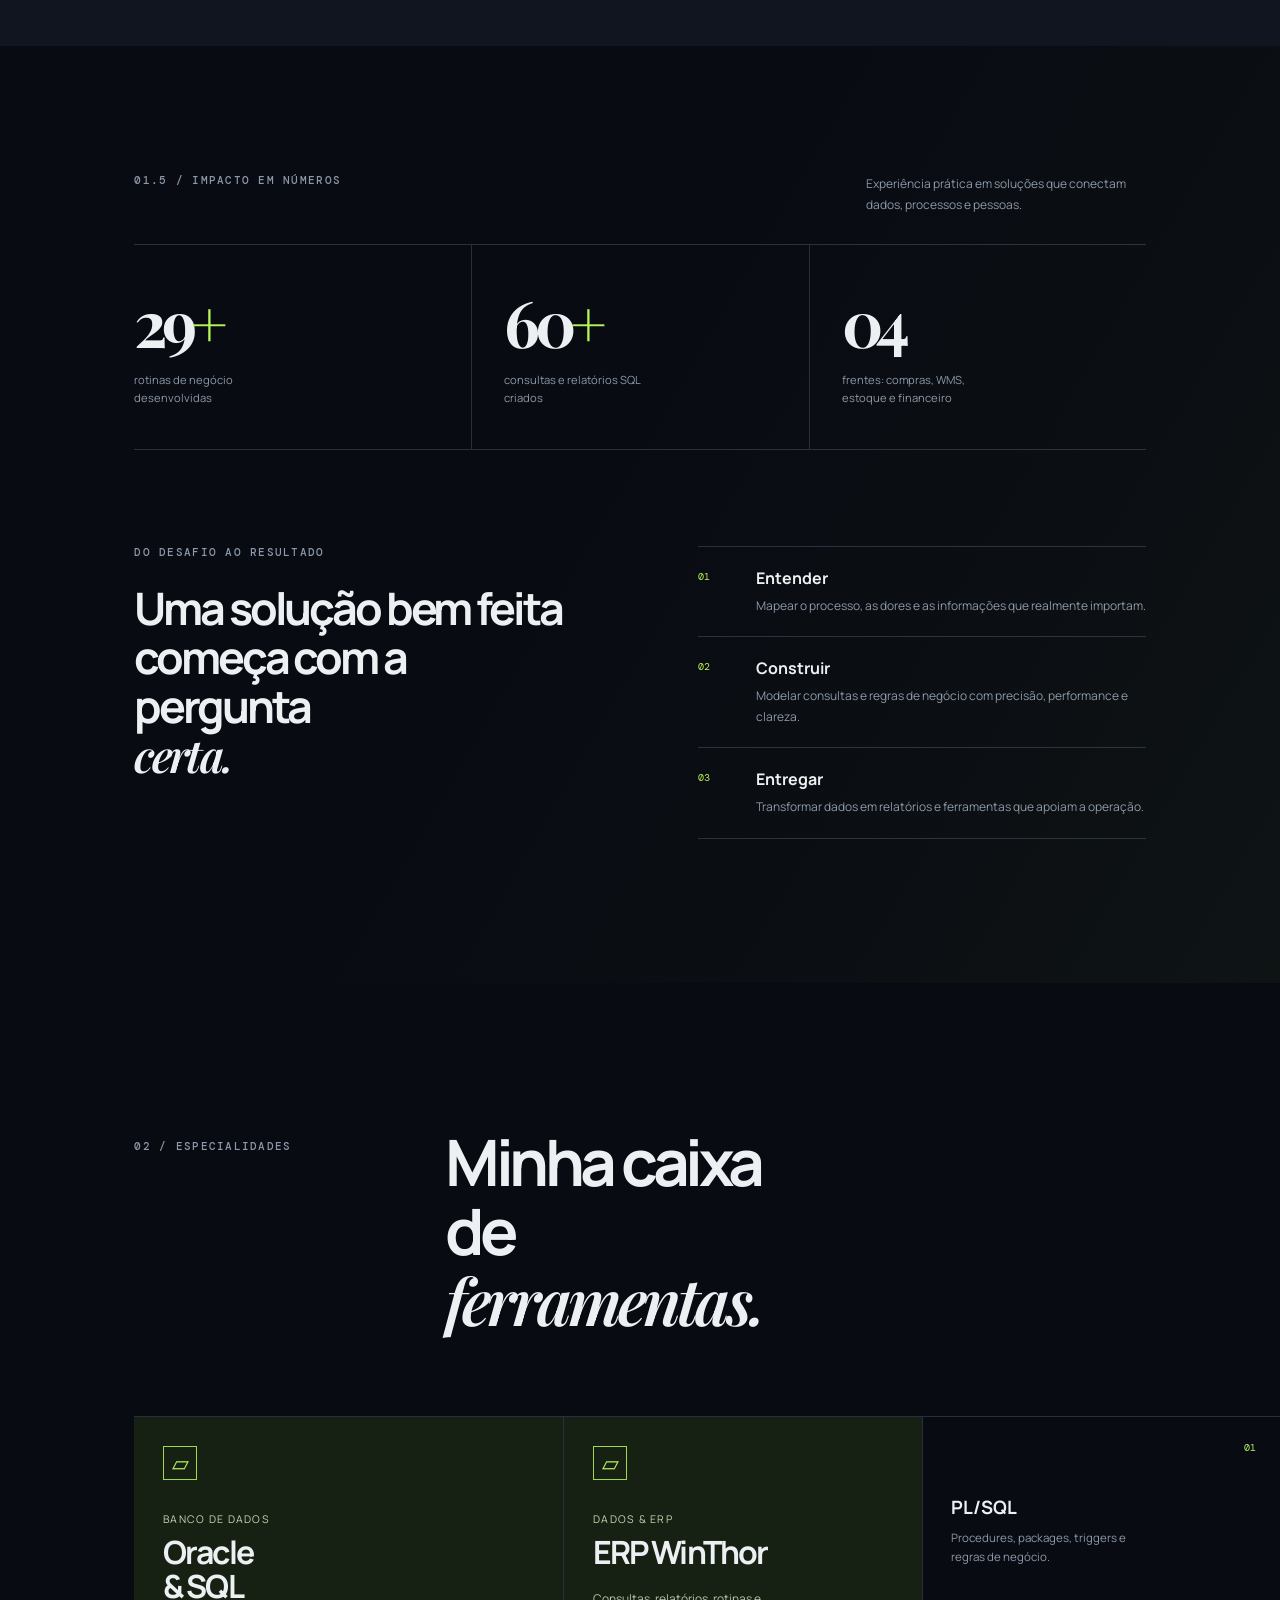
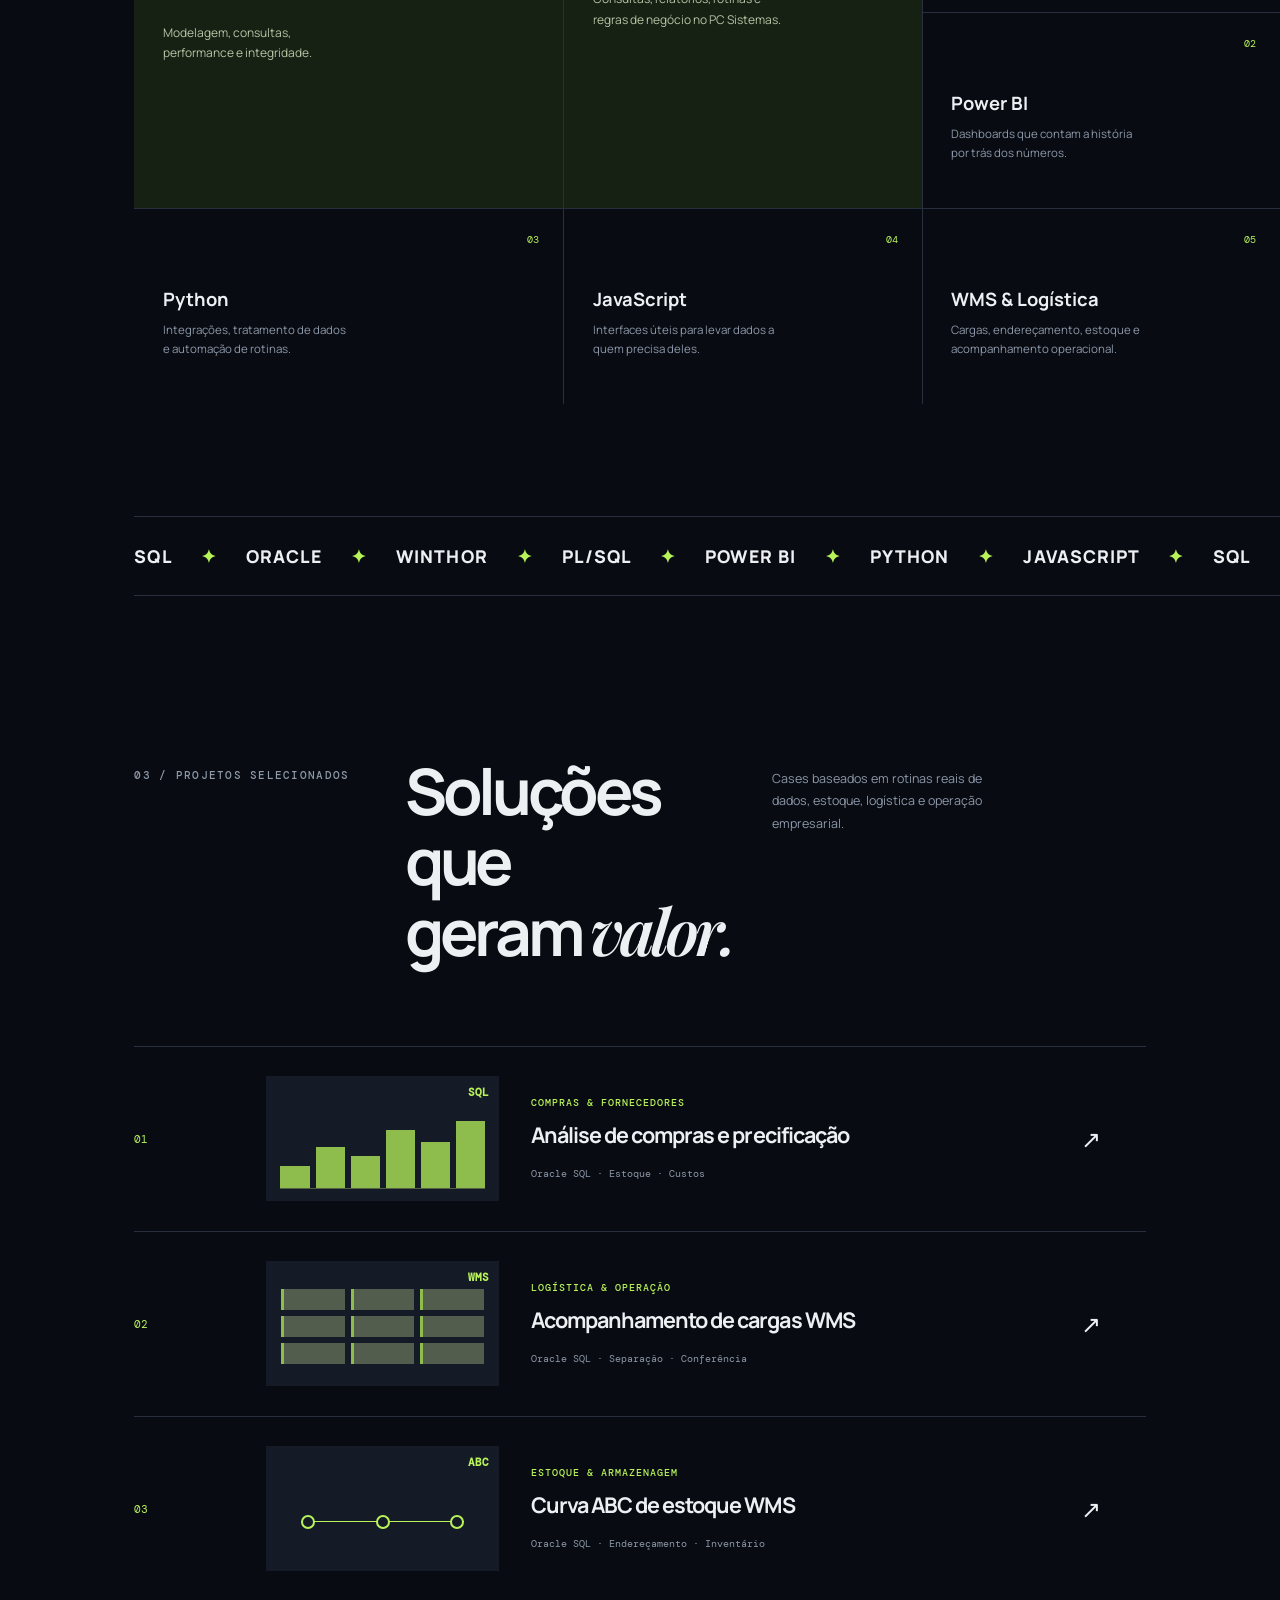
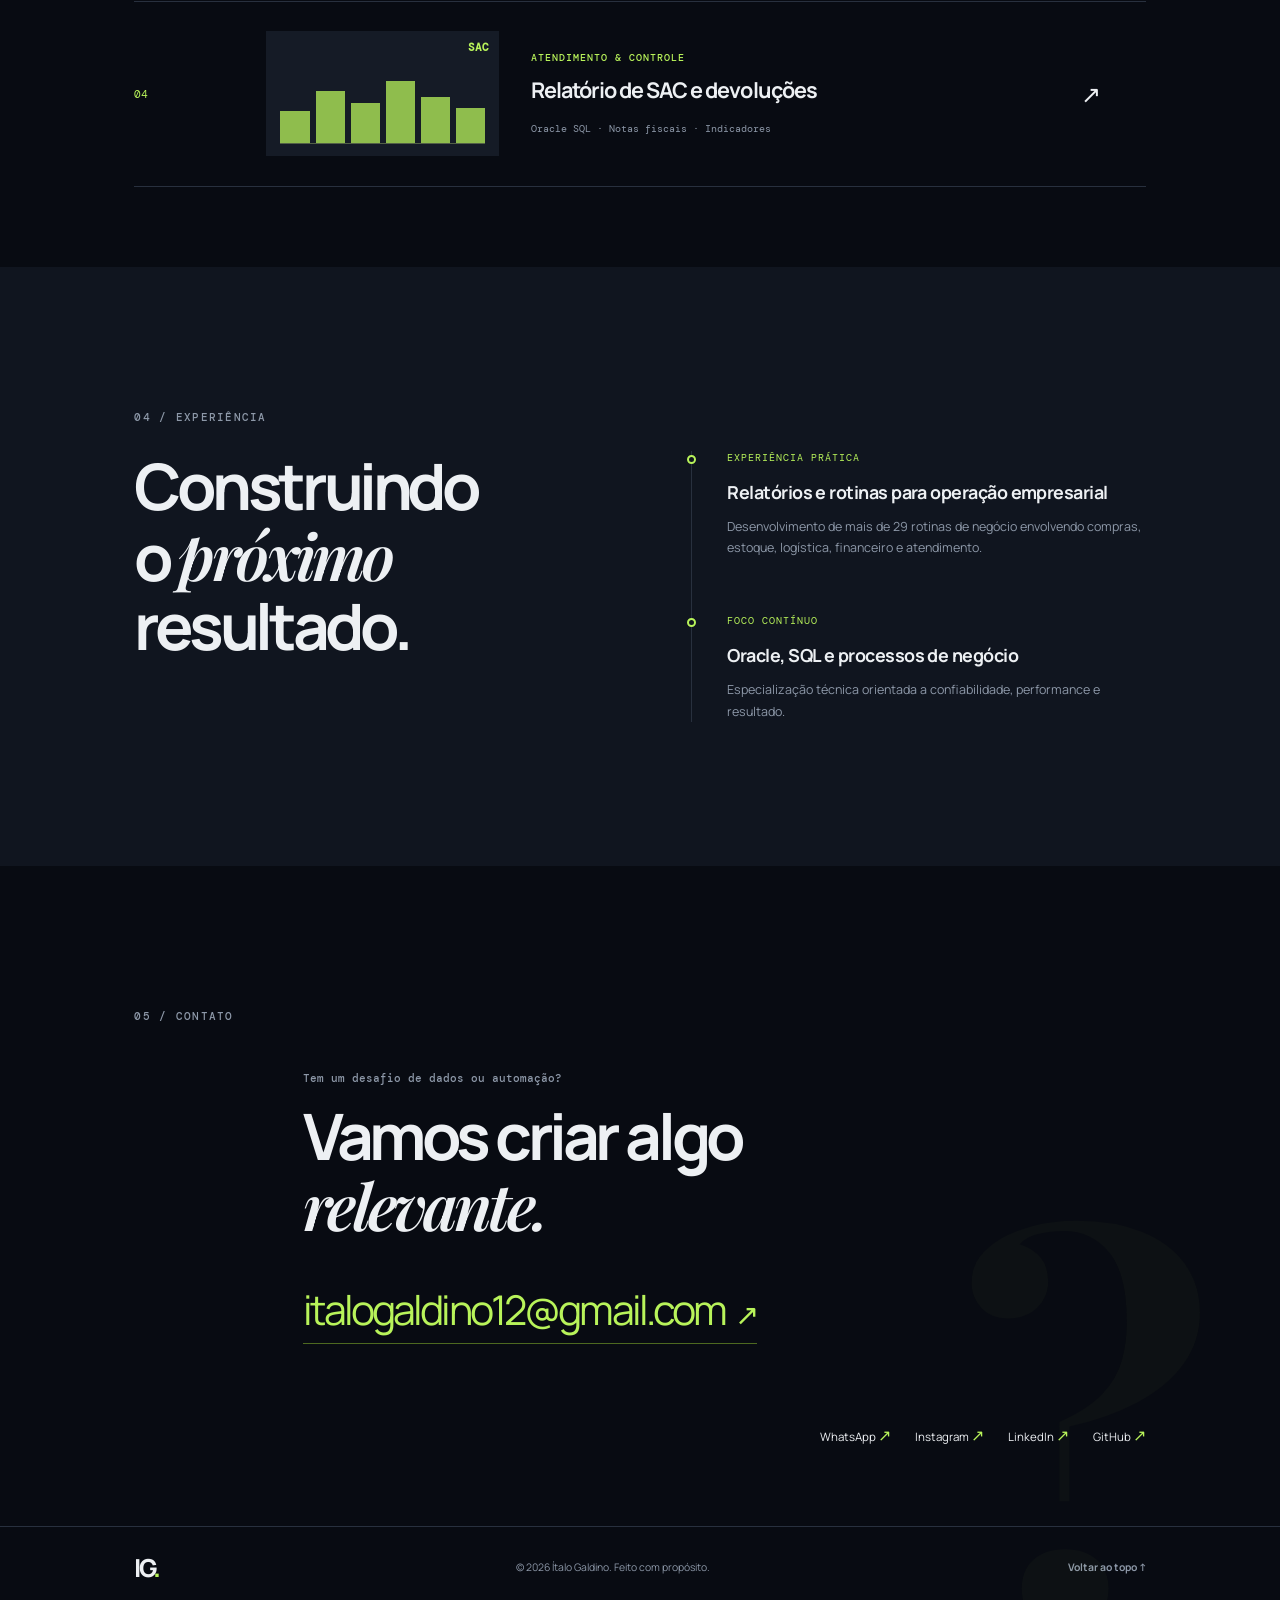
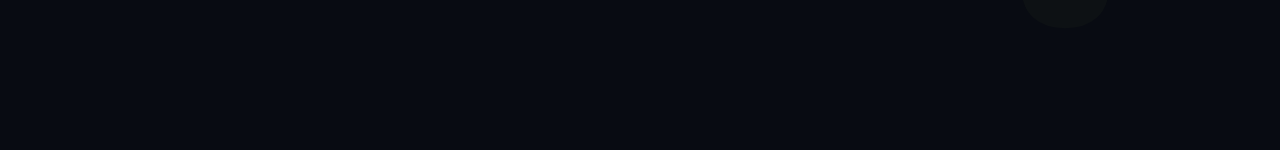
==== commit ca15316e: "Modify OG description and ERP WinThor details Updated the description for the OG meta tag and enhanc" ====
--- a/index.html
+++ b/index.html
@@ -8,7 +8,7 @@
   <meta name="theme-color" content="#080b12">
   <meta property="og:title" content="Ítalo Galdino | Dados & Automação">
   <meta property="og:description" content="Soluções empresariais com SQL, Oracle, dados e automação.">
-  <meta property="og:description" content="Especialista em SQL, Oracle e ERP WinThor para dados e automação empresarial.">
+  <meta property="og:description" content="Especialista em WinThor para dados e automação empresarial.">
   <meta property="og:type" content="website">
   <title>Ítalo Galdino | Dados & Automação</title>
   <link rel="icon" href="favicon.svg" type="image/svg+xml">
@@ -87,11 +87,12 @@
       <div class="section-heading reveal"><p class="section-label">02 / ESPECIALIDADES</p><h2>Minha caixa<br>de <em>ferramentas.</em></h2></div>
       <div class="stack-grid">
         <article class="stack-featured reveal"><div class="icon icon-database">▱</div><p>Banco de dados</p><h3>Oracle<br>& SQL</h3><span>Modelagem, consultas, performance e integridade.</span></article>
-        <article class="stack-featured reveal"><div class="icon icon-database">▱</div><p>Dados & ERP</p><h3> ERP WinThor</h3><span>Consultas, relatórios, rotinas e regras de negócio.</span></article>
+        <article class="stack-featured reveal delay-1"><div class="icon icon-database">▱</div><p>Dados & ERP</p><h3>ERP WinThor</h3><span>Consultas, relatórios, rotinas e regras de negócio no PC Sistemas.</span></article>
         <article class="skill-card reveal delay-1"><span class="skill-number">01</span><h3>PL/SQL</h3><p>Procedures, packages, triggers e regras de negócio.</p></article>
         <article class="skill-card reveal delay-2"><span class="skill-number">02</span><h3>Power BI</h3><p>Dashboards que contam a história por trás dos números.</p></article>
         <article class="skill-card reveal delay-1"><span class="skill-number">03</span><h3>Python</h3><p>Integrações, tratamento de dados e automação de rotinas.</p></article>
         <article class="skill-card reveal delay-2"><span class="skill-number">04</span><h3>JavaScript</h3><p>Interfaces úteis para levar dados a quem precisa deles.</p></article>
+        <article class="skill-card reveal"><span class="skill-number">05</span><h3>WMS & Logística</h3><p>Cargas, endereçamento, estoque e acompanhamento operacional.</p></article>
       </div>
       <div class="marquee" aria-label="Tecnologias"><div>SQL <b>✦</b> ORACLE <b>✦</b> WINTHOR <b>✦</b> PL/SQL <b>✦</b> POWER BI <b>✦</b> PYTHON <b>✦</b> JAVASCRIPT <b>✦</b> SQL <b>✦</b> ORACLE <b>✦</b> WINTHOR <b>✦</b> PL/SQL <b>✦</b> POWER BI <b>✦</b> PYTHON <b>✦</b> JAVASCRIPT <b>✦</b></div></div>
     </section>
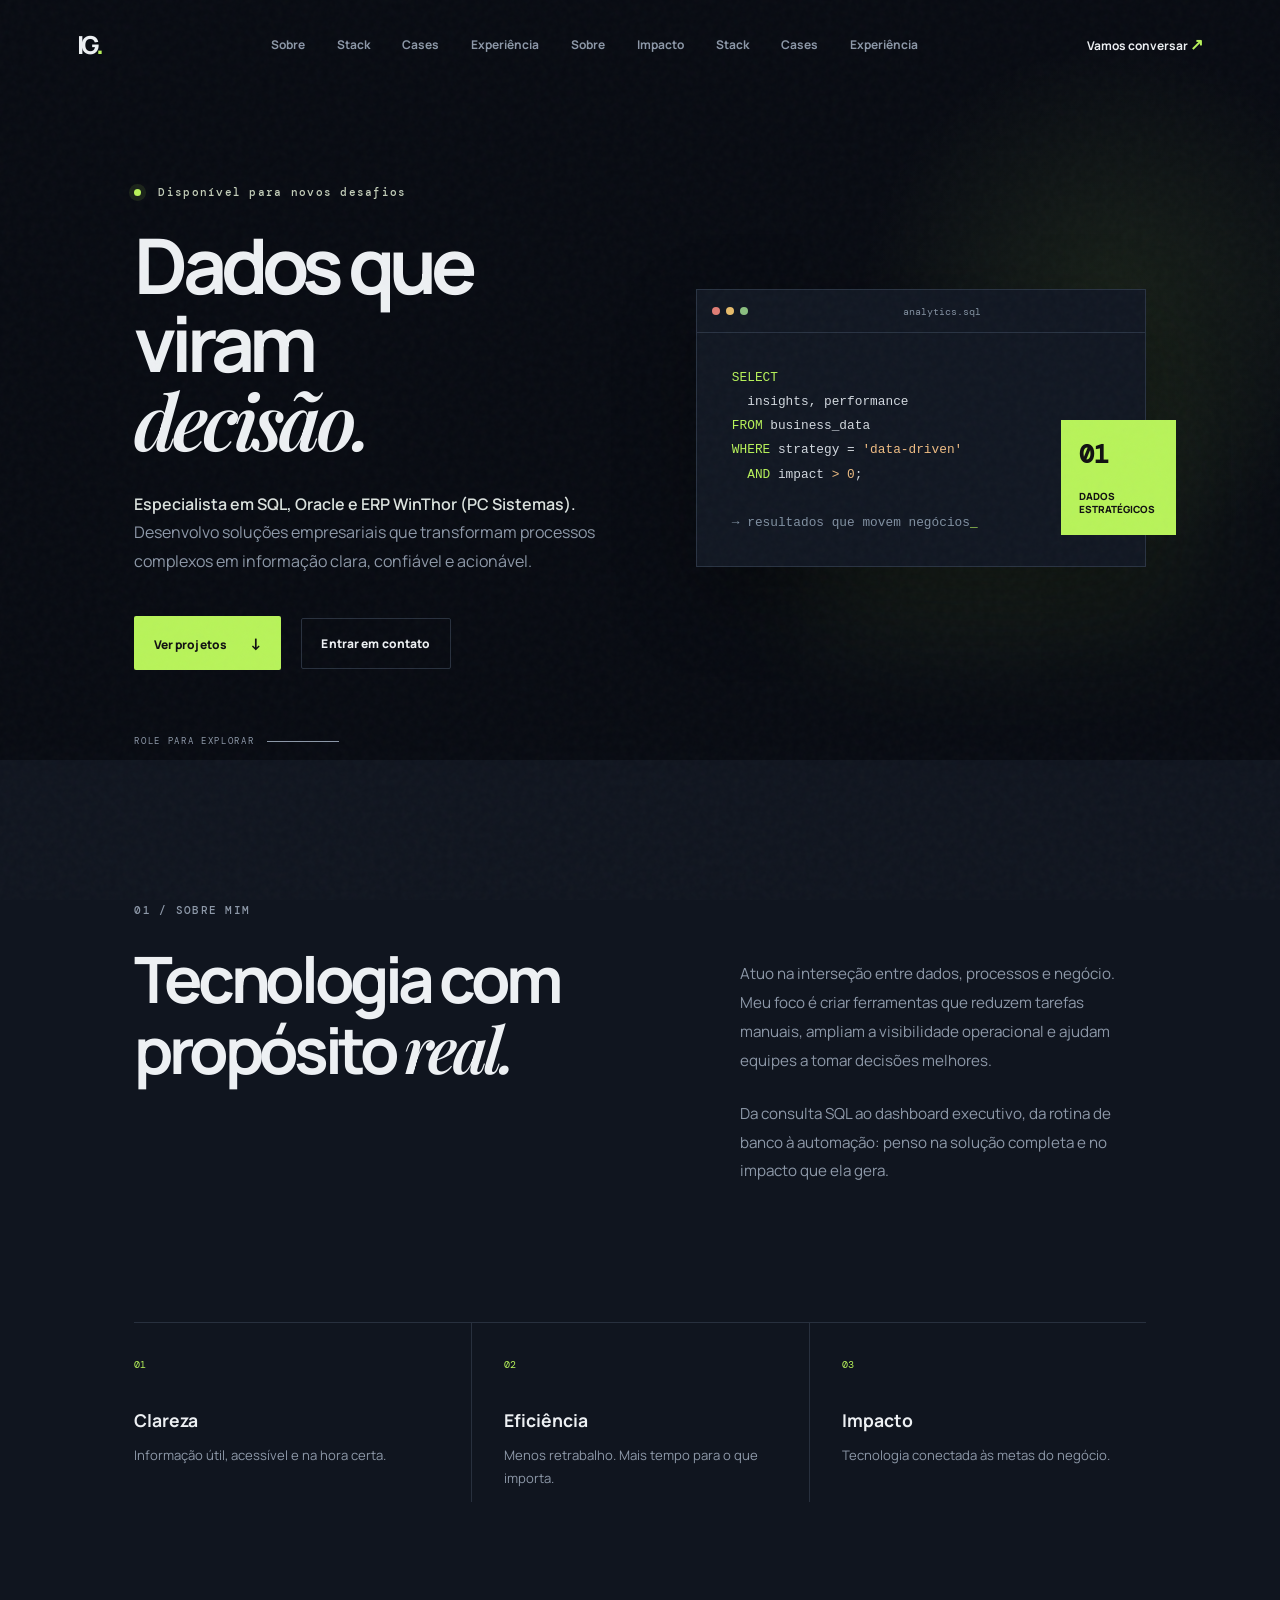
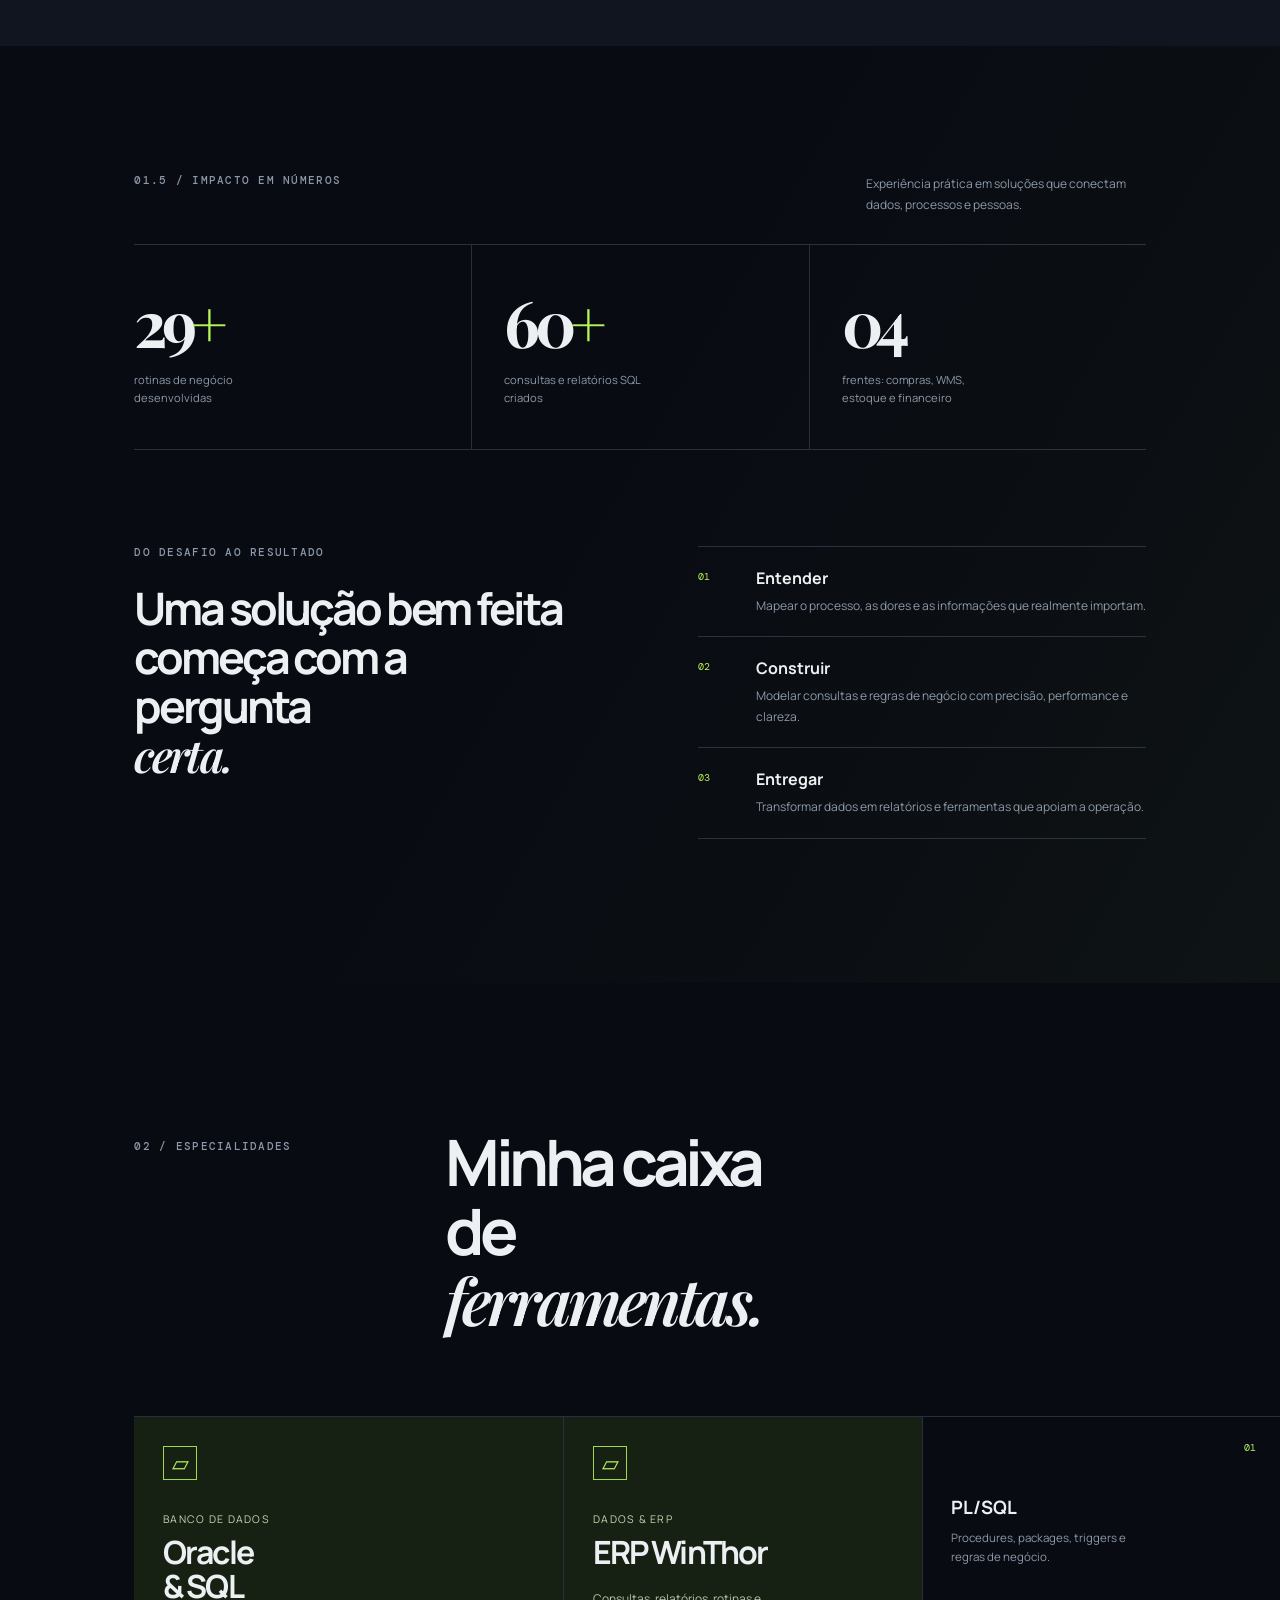
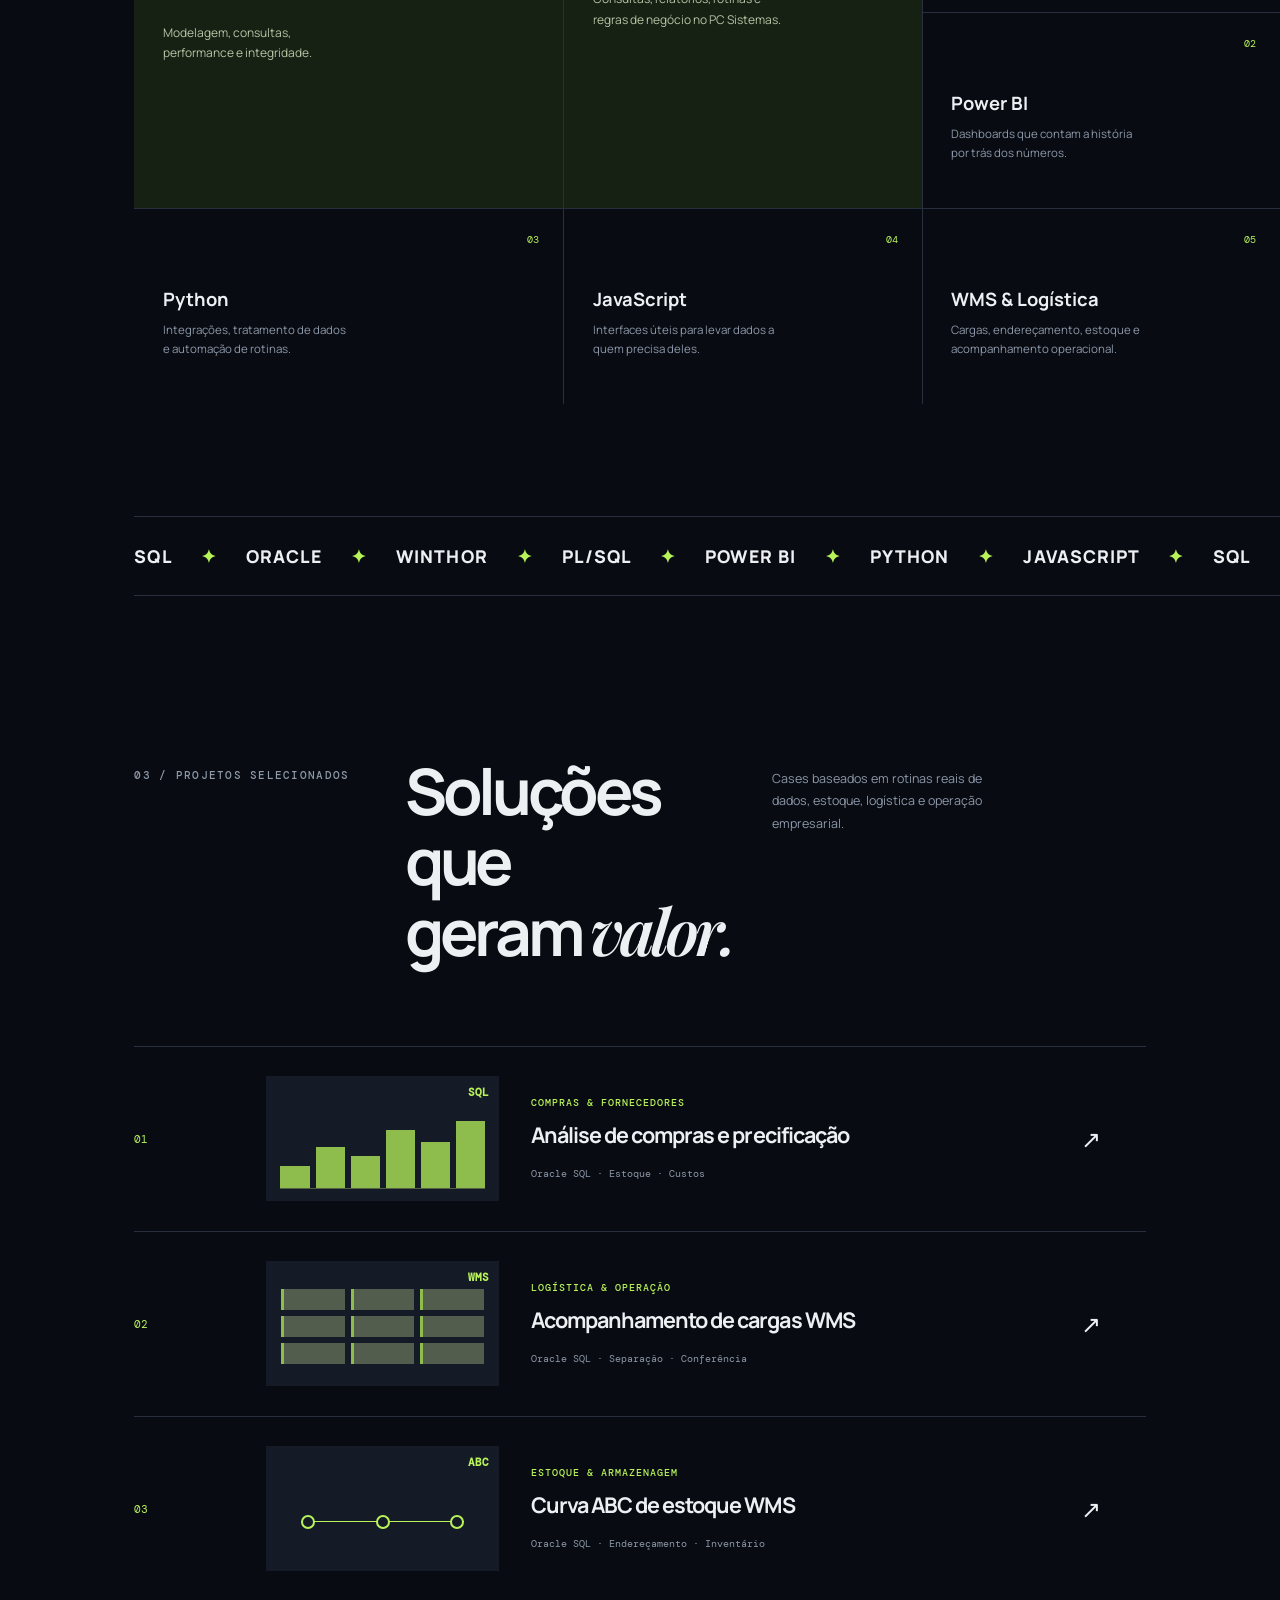
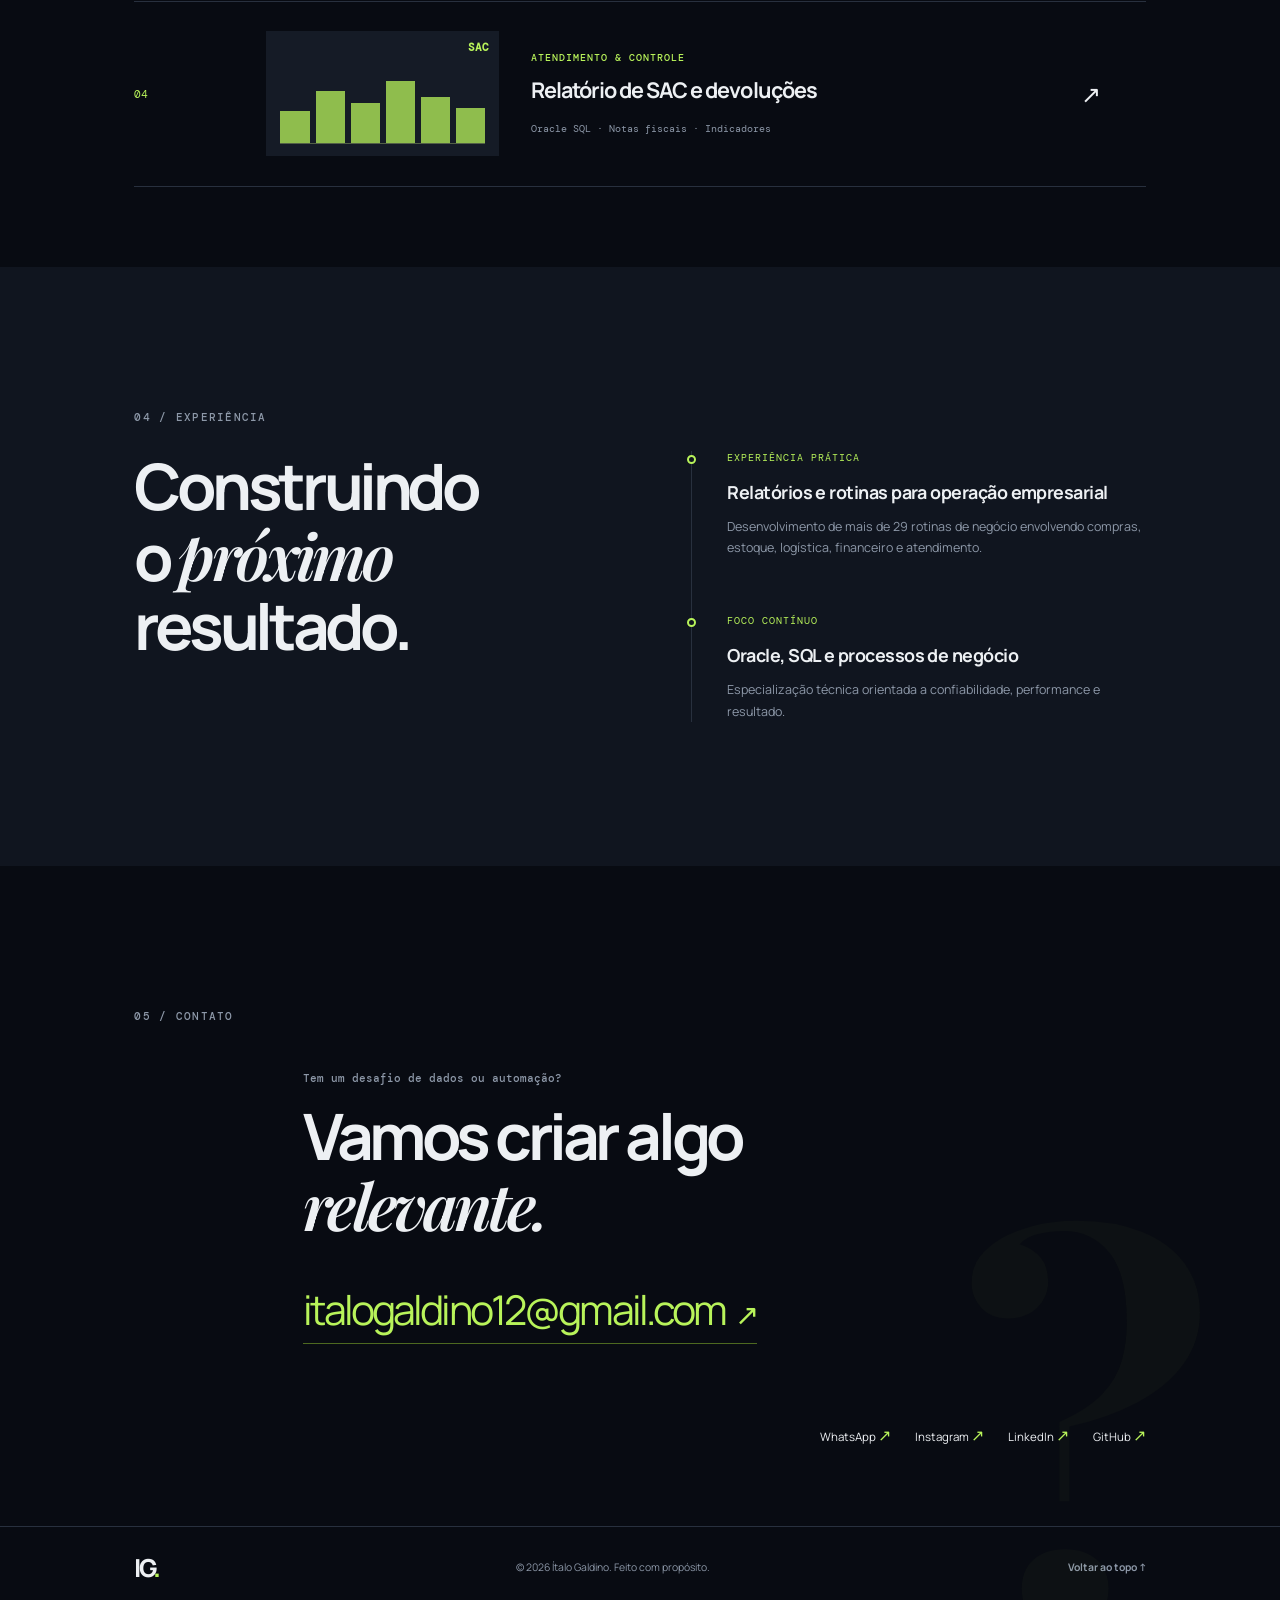
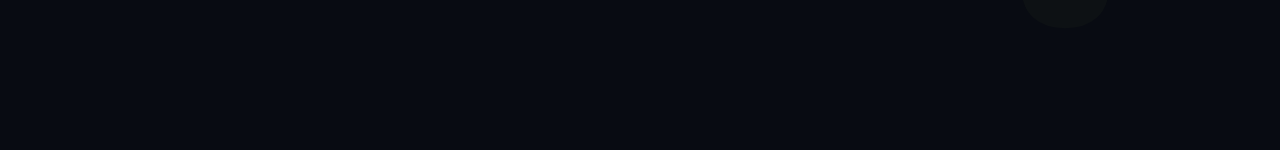
==== commit aefd7b61: "Update meta descriptions and hero text in index.html" ====
--- a/index.html
+++ b/index.html
@@ -3,16 +3,18 @@
 <head>
   <meta charset="UTF-8">
   <meta name="viewport" content="width=device-width, initial-scale=1.0">
-  <meta name="description" content="Portfólio de Ítalo Galdino — soluções empresariais com SQL, Oracle, dados e automação.">
   <meta name="description" content="Portfólio de Ítalo Galdino — especialista em SQL, Oracle e ERP WinThor para dados e automação empresarial.">
   <meta name="theme-color" content="#080b12">
   <meta property="og:title" content="Ítalo Galdino | Dados & Automação">
-  <meta property="og:description" content="Soluções empresariais com SQL, Oracle, dados e automação.">
-  <meta property="og:description" content="Especialista em WinThor para dados e automação empresarial.">
+  <meta property="og:description" content="Especialista em SQL, Oracle e ERP WinThor para dados e automação empresarial.">
   <meta property="og:type" content="website">
   <title>Ítalo Galdino | Dados & Automação</title>
   <link rel="icon" href="favicon.svg" type="image/svg+xml">
   <link rel="stylesheet" href="style.css">
+  <style>
+    .scroll-label { bottom: .8rem; letter-spacing: .18em; }
+    .scroll-label span { width: 72px; }
+  </style>
 </head>
 <body>
   <a class="skip-link" href="#conteudo">Pular para o conteúdo</a>
@@ -32,7 +34,6 @@
       <div class="hero-copy reveal">
         <p class="eyebrow"><i></i> Disponível para novos desafios</p>
         <h1>Dados que viram<br><em>decisão.</em></h1>
-        <p class="hero-text">Desenvolvo soluções empresariais com <strong>SQL, Oracle e automação</strong> para transformar processos complexos em informação clara, confiável e acionável.</p>
         <p class="hero-text"><strong>Especialista em SQL, Oracle e ERP WinThor (PC Sistemas).</strong> Desenvolvo soluções empresariais que transformam processos complexos em informação clara, confiável e acionável.</p>
         <div class="hero-actions"><a class="button button-primary" href="#projetos">Ver projetos <span>↓</span></a><a class="button button-ghost" href="#contato">Entrar em contato</a></div>
       </div>
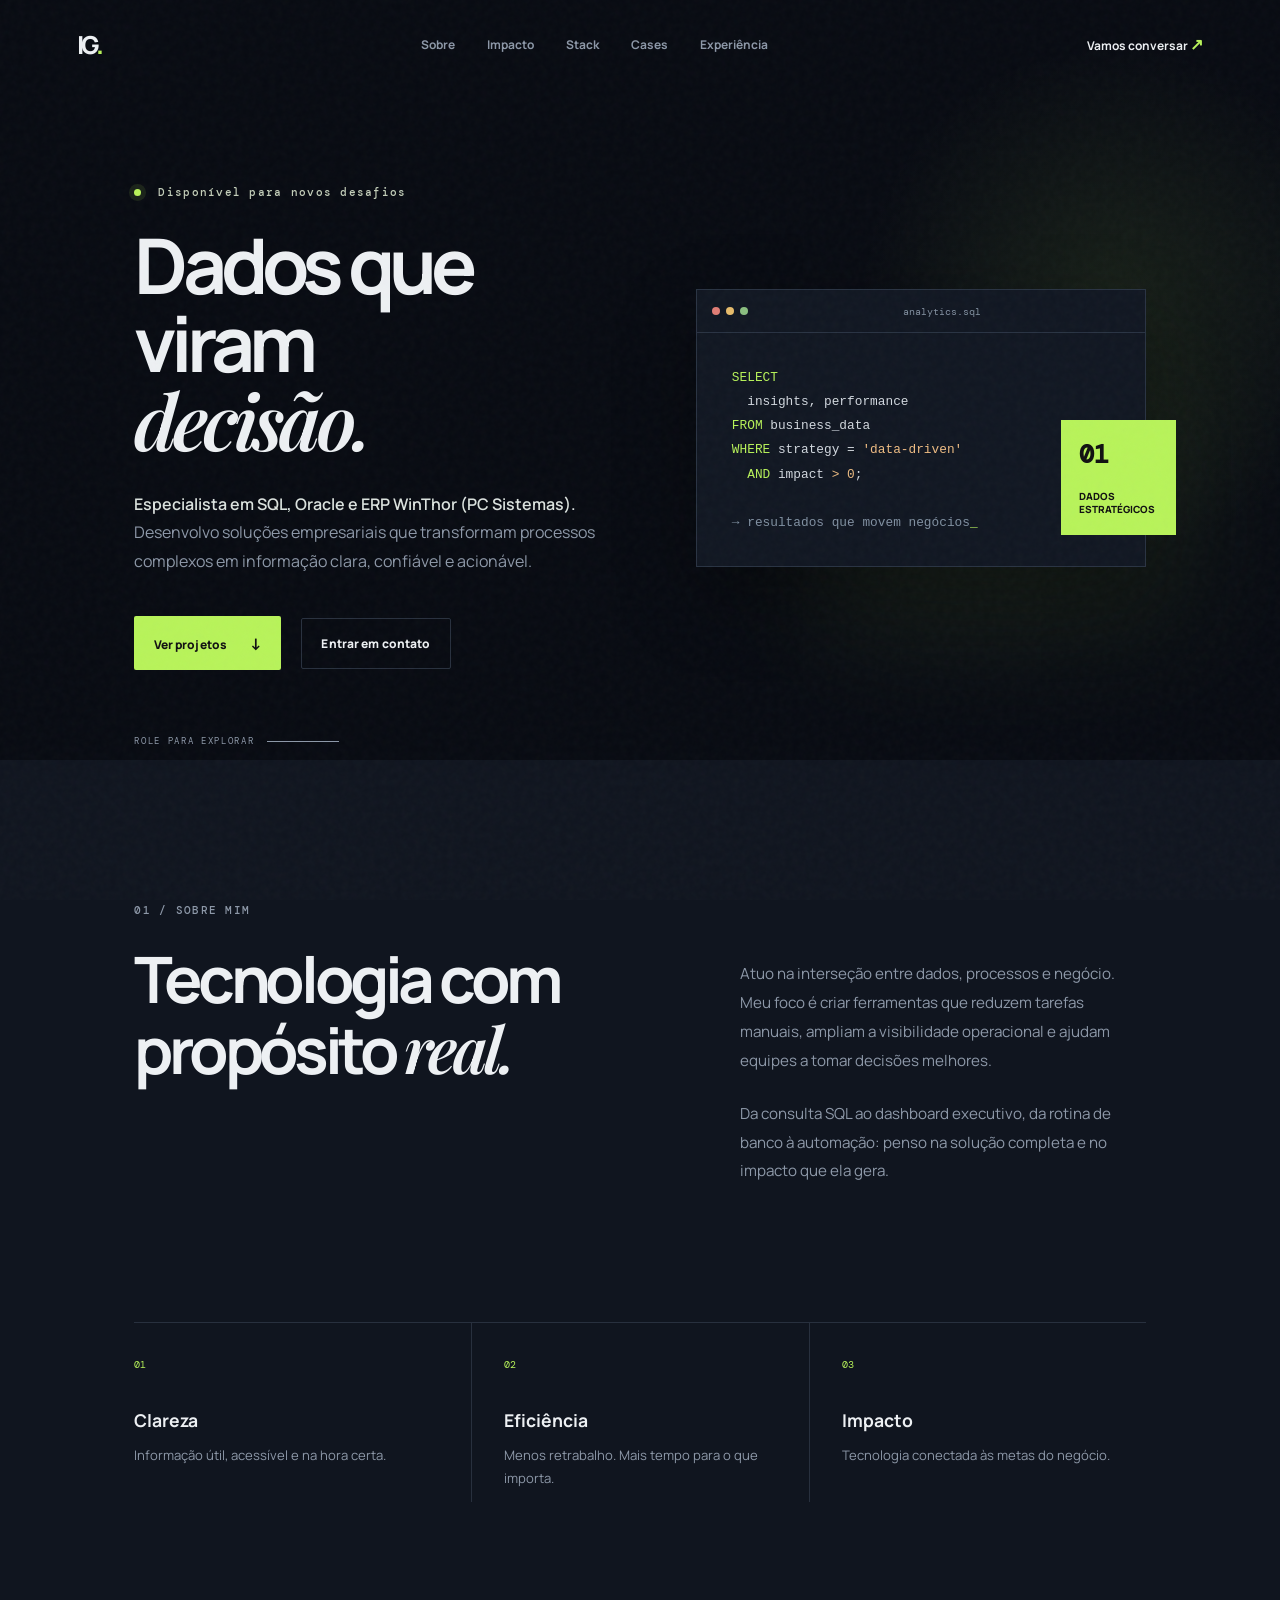
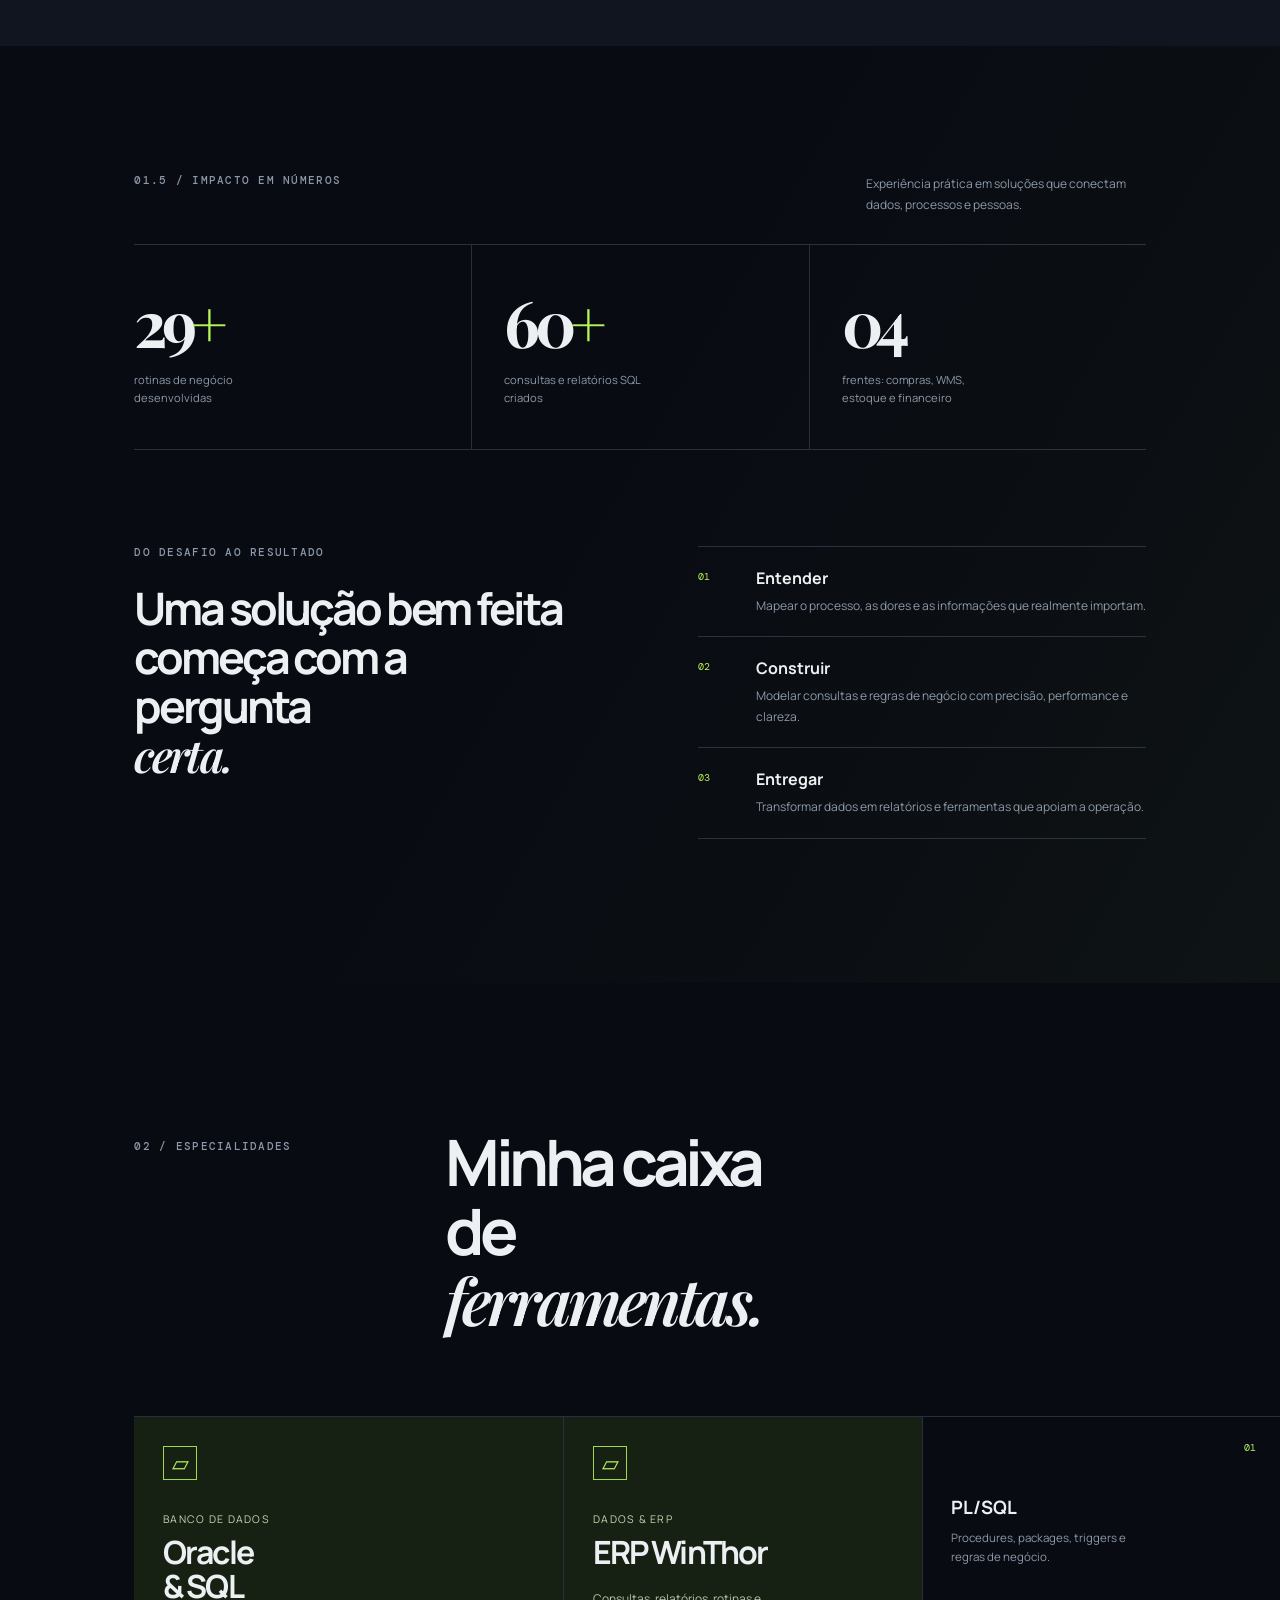
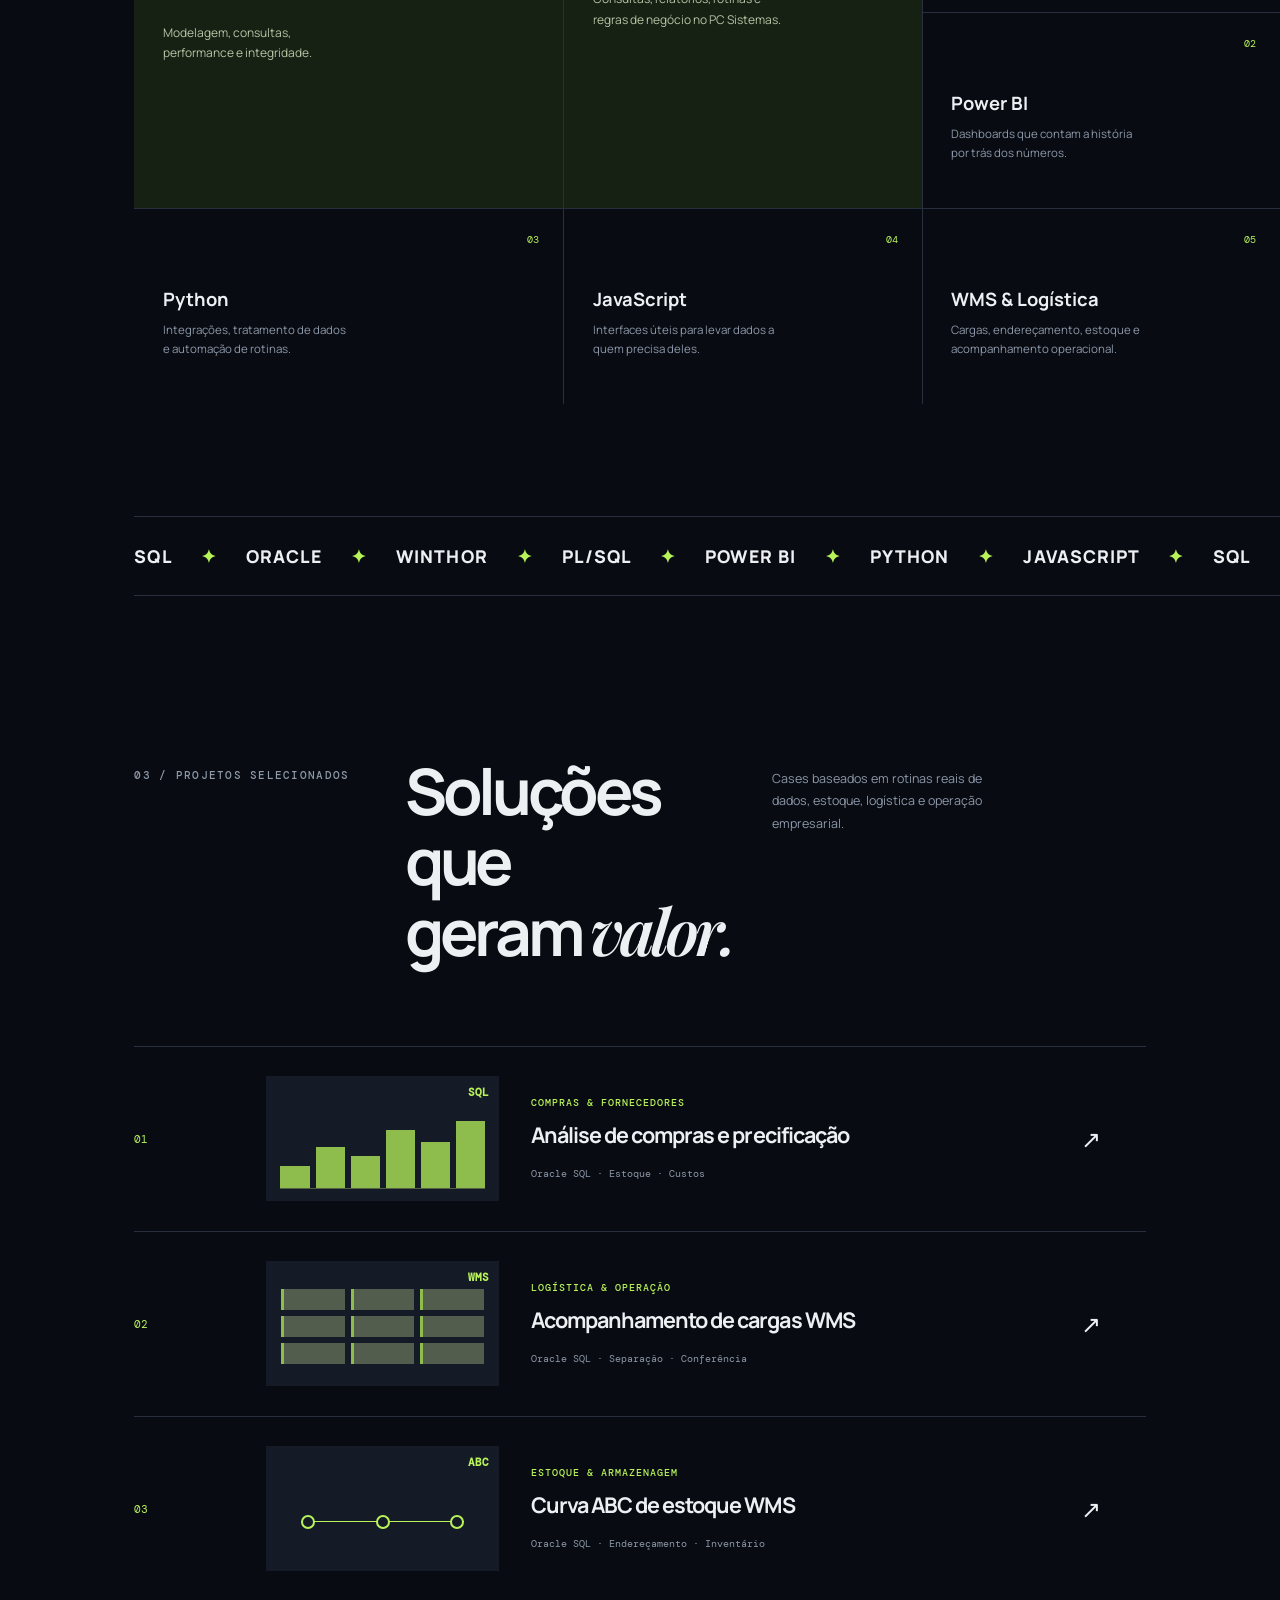
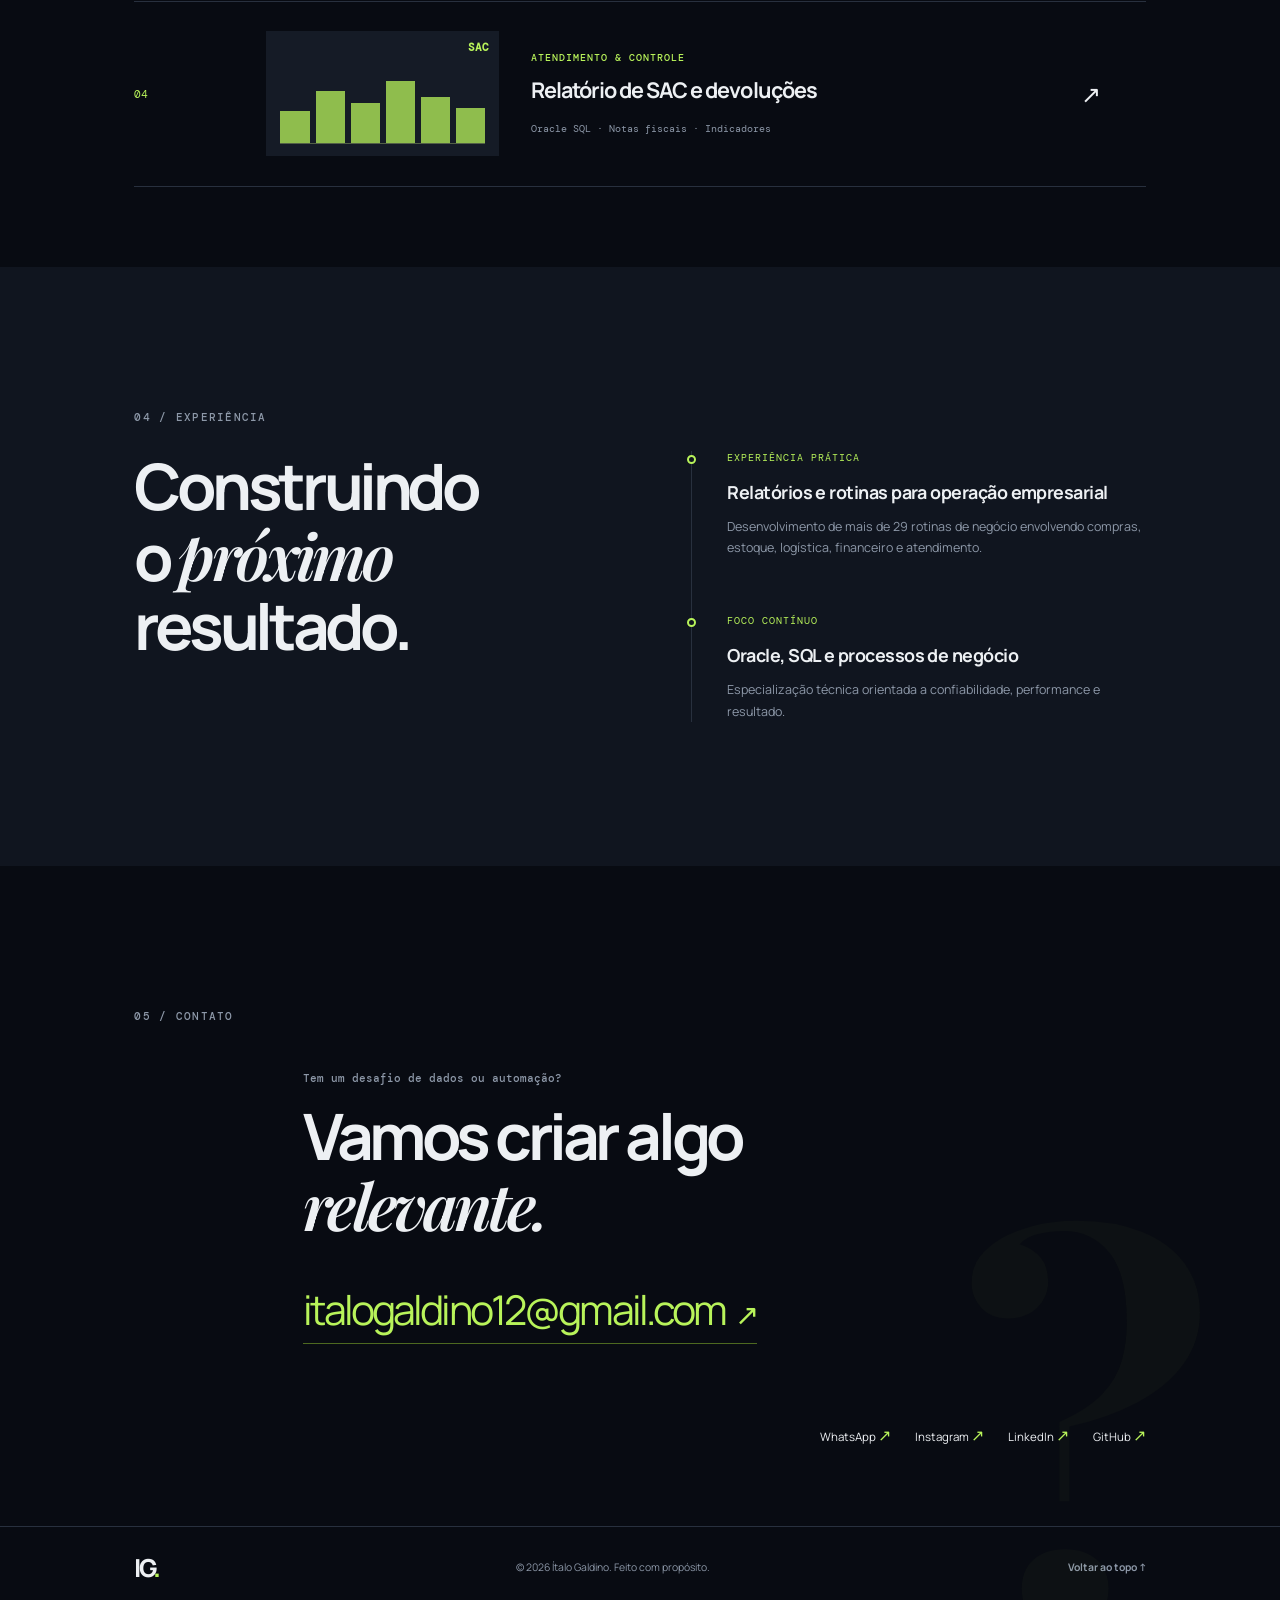
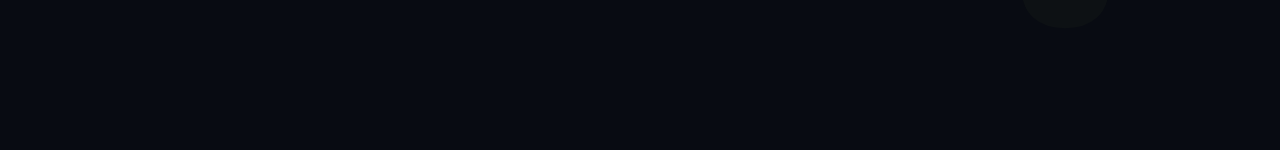
==== commit b7f42c4c: "Update navigation links in index.html" ====
--- a/index.html
+++ b/index.html
@@ -22,7 +22,6 @@
   <header class="topbar">
     <a class="brand" href="#inicio" aria-label="Início">IG<span>.</span></a>
     <nav class="nav" aria-label="Navegação principal">
-      <a href="#sobre">Sobre</a><a href="#tecnologias">Stack</a><a href="#projetos">Cases</a><a href="#experiencia">Experiência</a>
       <a href="#sobre">Sobre</a><a href="#resultados">Impacto</a><a href="#tecnologias">Stack</a><a href="#projetos">Cases</a><a href="#experiencia">Experiência</a>
     </nav>
     <a class="nav-contact" href="#contato">Vamos conversar <span aria-hidden="true">↗</span></a>
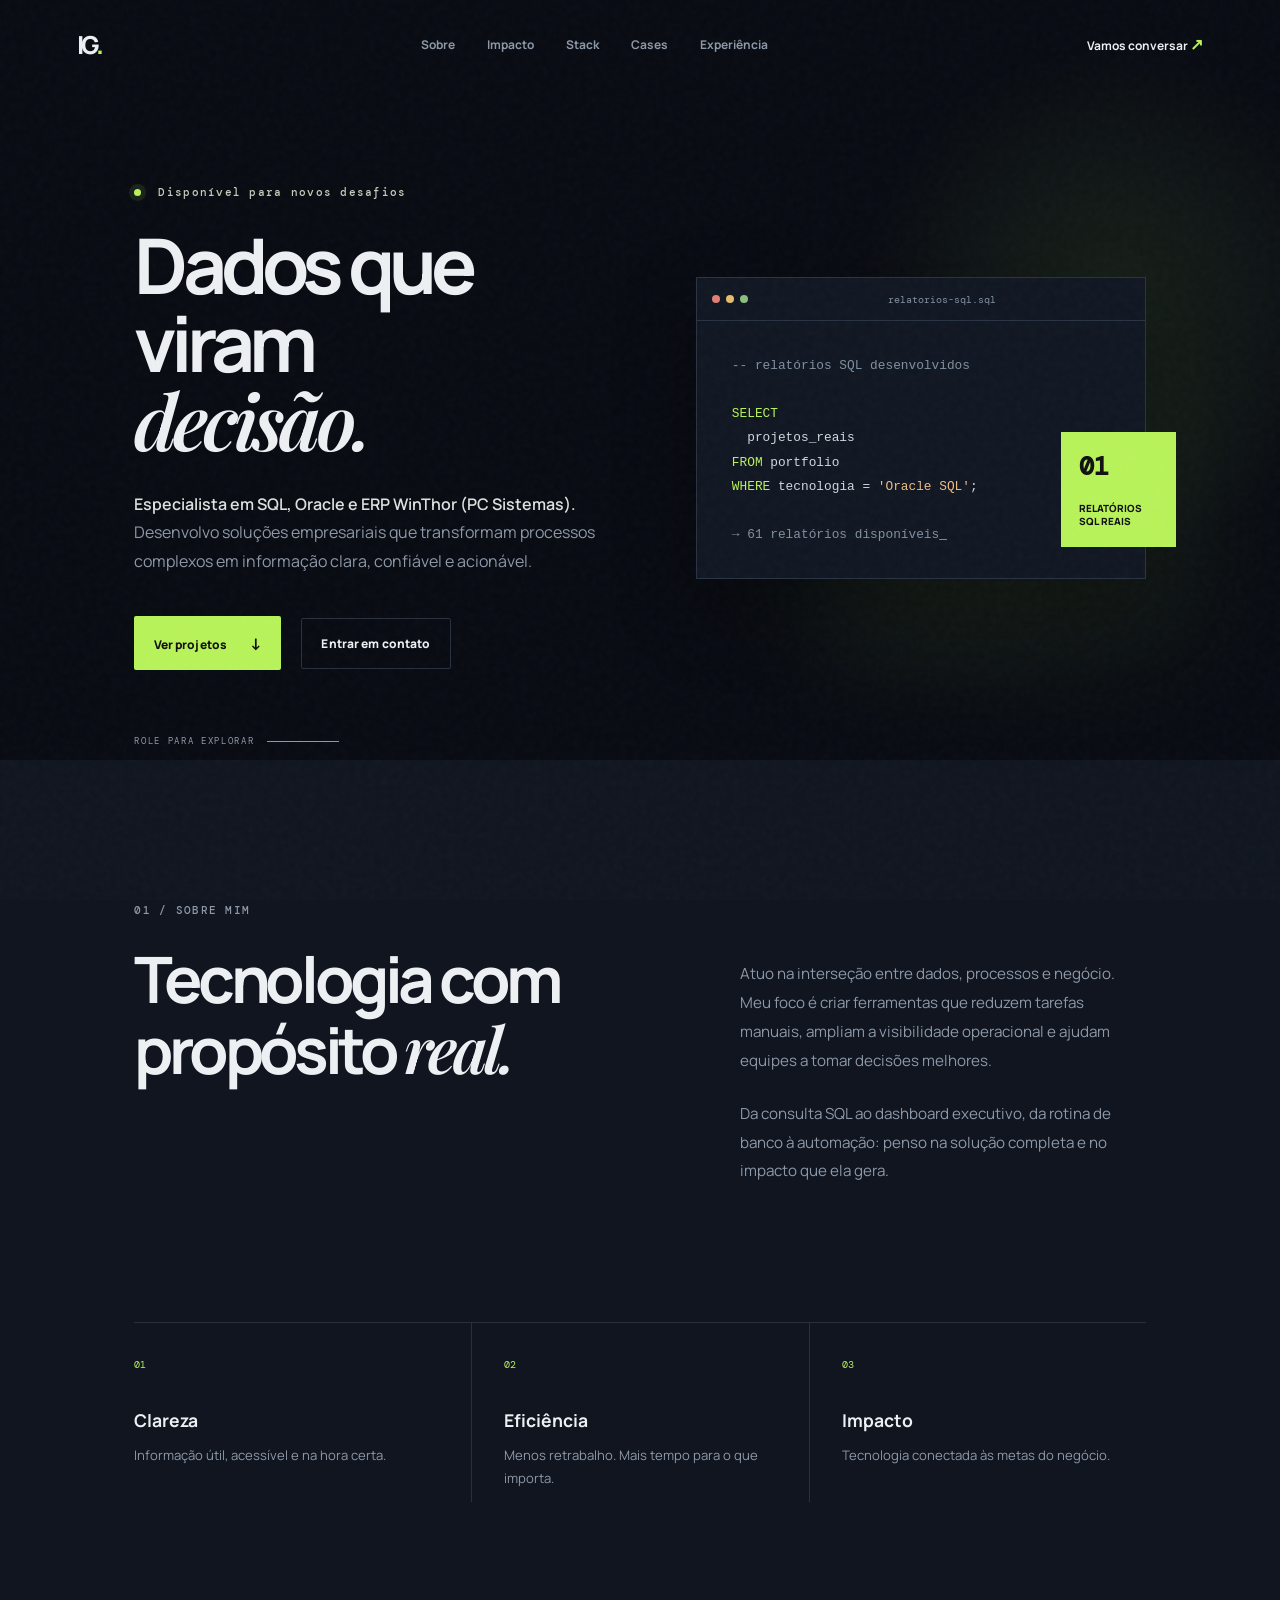
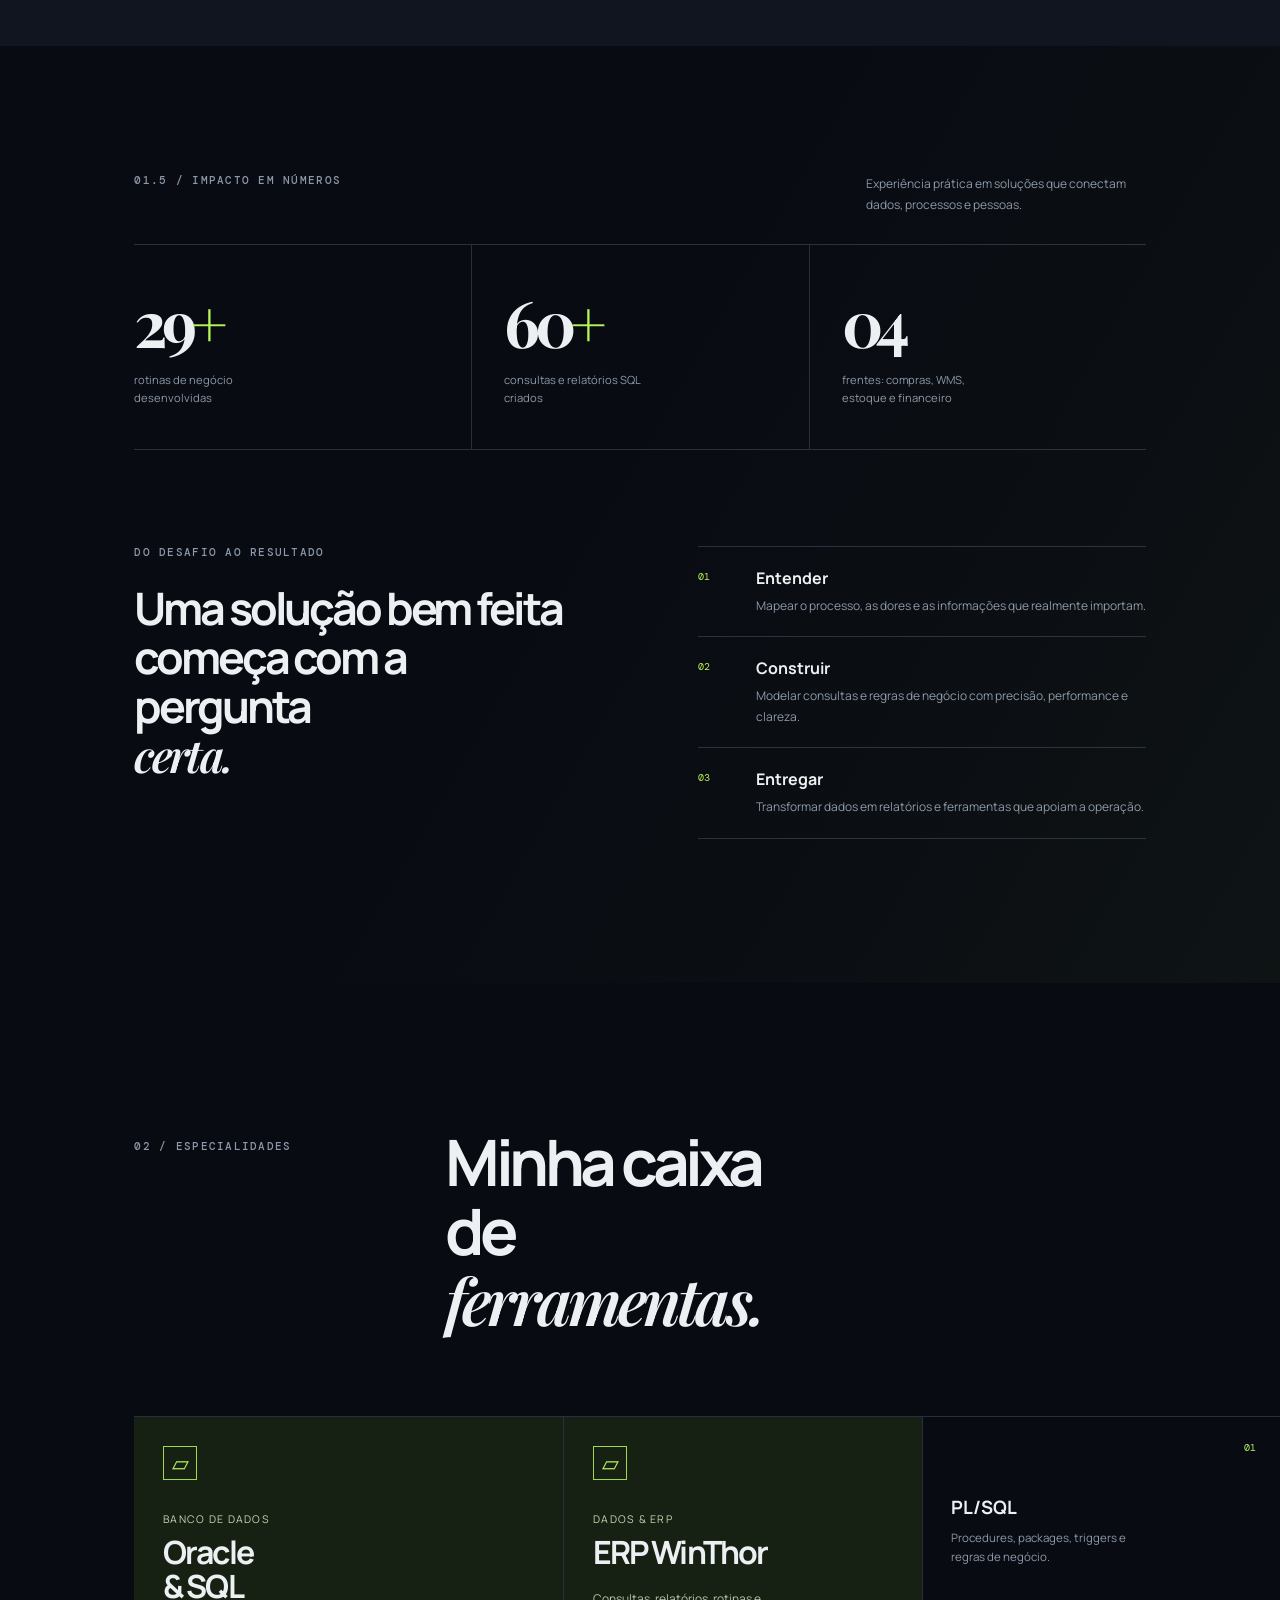
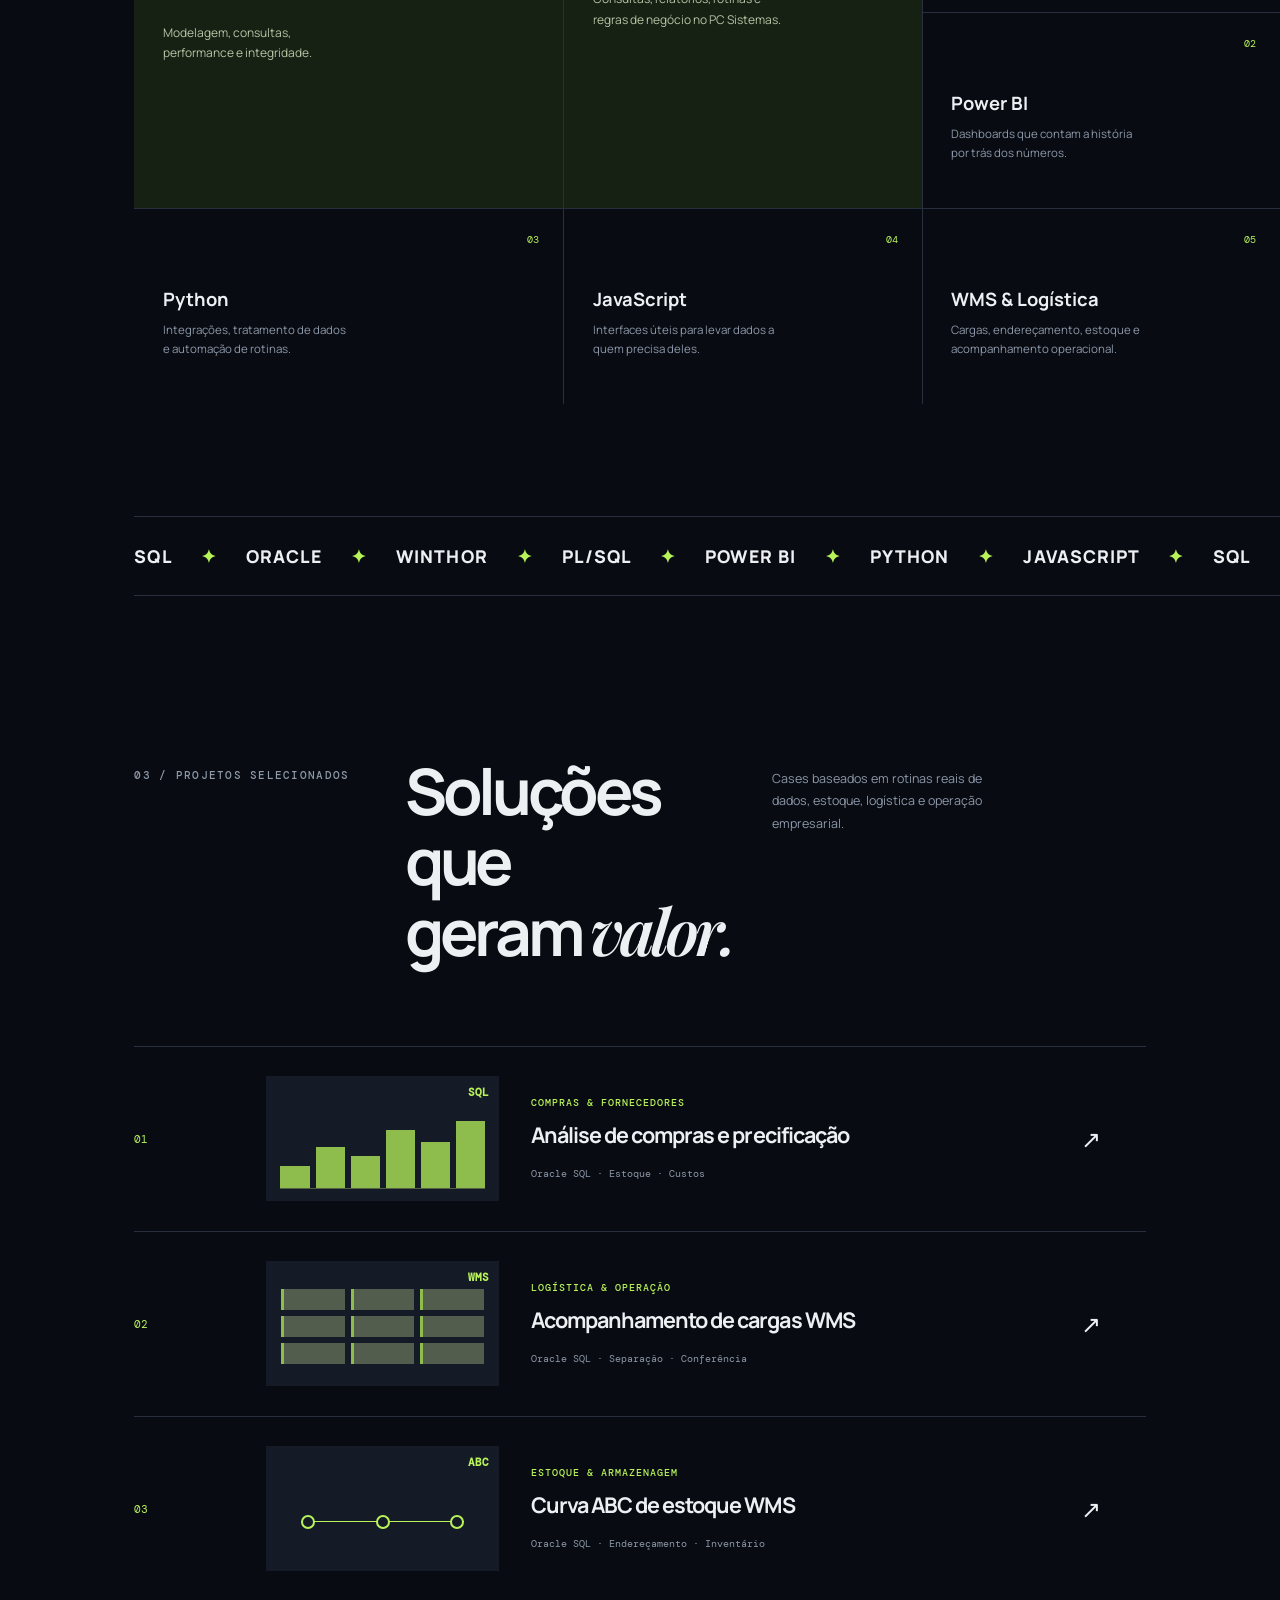
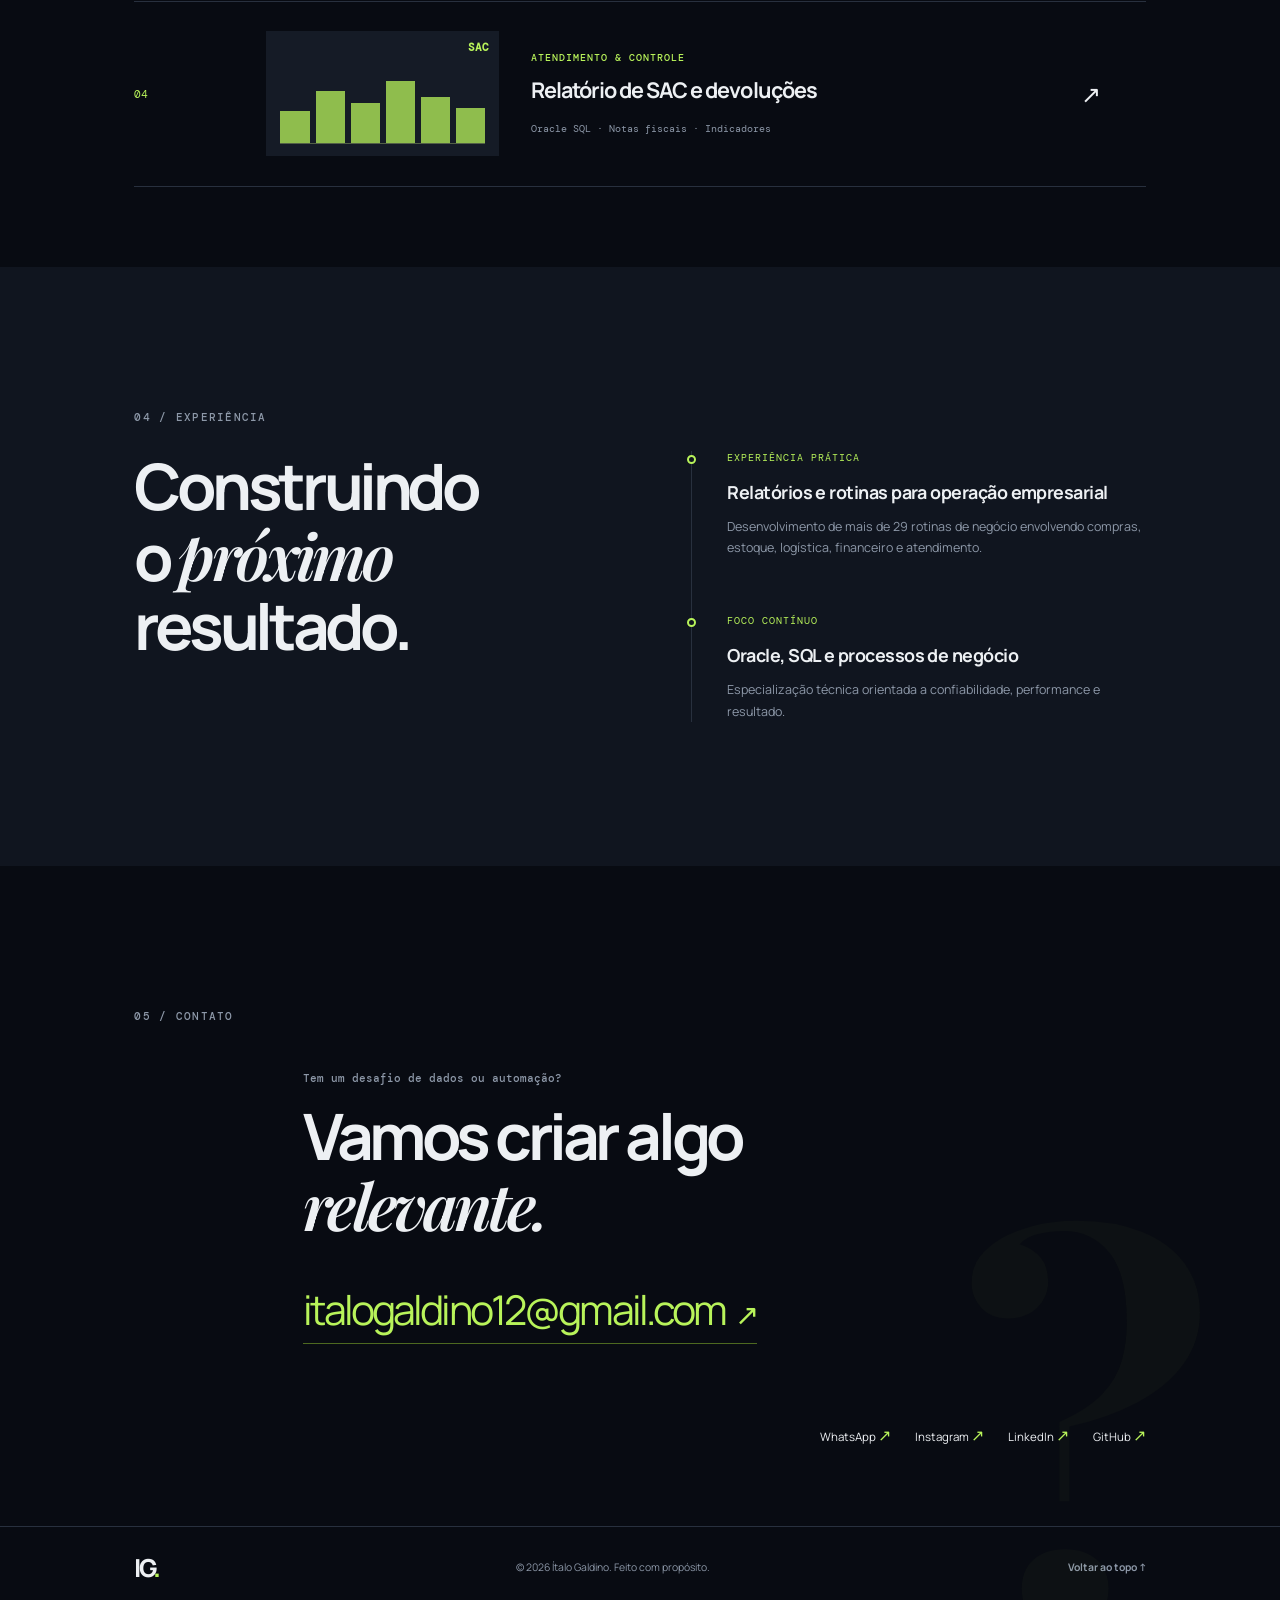
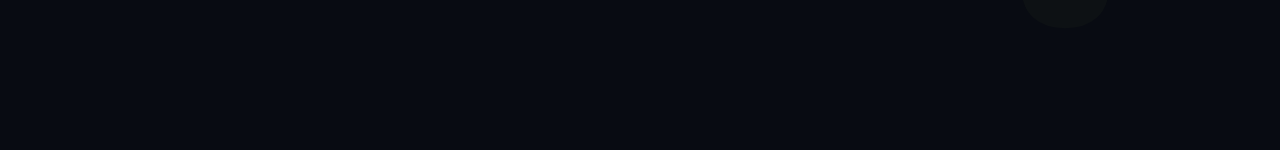
==== commit 129675b1: "Update SQL example and report display in index.html" ====
--- a/index.html
+++ b/index.html
@@ -36,19 +36,20 @@
         <p class="hero-text"><strong>Especialista em SQL, Oracle e ERP WinThor (PC Sistemas).</strong> Desenvolvo soluções empresariais que transformam processos complexos em informação clara, confiável e acionável.</p>
         <div class="hero-actions"><a class="button button-primary" href="#projetos">Ver projetos <span>↓</span></a><a class="button button-ghost" href="#contato">Entrar em contato</a></div>
       </div>
-      <div class="terminal-wrap reveal delay-1" aria-label="Exemplo de código SQL">
+      <div class="terminal-wrap reveal delay-1" aria-label="Relatórios SQL desenvolvidos por Ítalo Galdino, exibidos automaticamente">
         <div class="terminal">
-          <div class="terminal-bar"><span></span><span></span><span></span><p>analytics.sql</p></div>
-          <pre><code><b>SELECT</b>
-  insights, performance
-<b>FROM</b> business_data
-<b>WHERE</b> strategy = <mark>'data-driven'</mark>
-  <b>AND</b> impact <mark>&gt; 0</mark>;
+          <div class="terminal-bar"><span></span><span></span><span></span><p id="terminal-file">relatorios-sql.sql</p></div>
+          <pre><code id="terminal-code" aria-live="polite"><span class="output">-- relatórios SQL desenvolvidos</span>
 
-<span class="output">→ resultados que movem negócios</span><span class="cursor">_</span></code></pre>
+<b>SELECT</b>
+  projetos_reais
+<b>FROM</b> portfolio
+<b>WHERE</b> tecnologia = <mark>'Oracle SQL'</mark>;
+
+<span class="output">→ 61 relatórios disponíveis</span><span class="cursor">_</span></code></pre>
         </div>
         <div class="terminal-glow"></div>
-        <div class="stat-card"><strong>01</strong><span>dados<br>estratégicos</span></div>
+        <div class="stat-card"><strong id="report-count">01</strong><span>relatórios<br>SQL reais</span></div>
       </div>
       <a class="scroll-label" href="#sobre">role para explorar <span></span></a>
     </section>
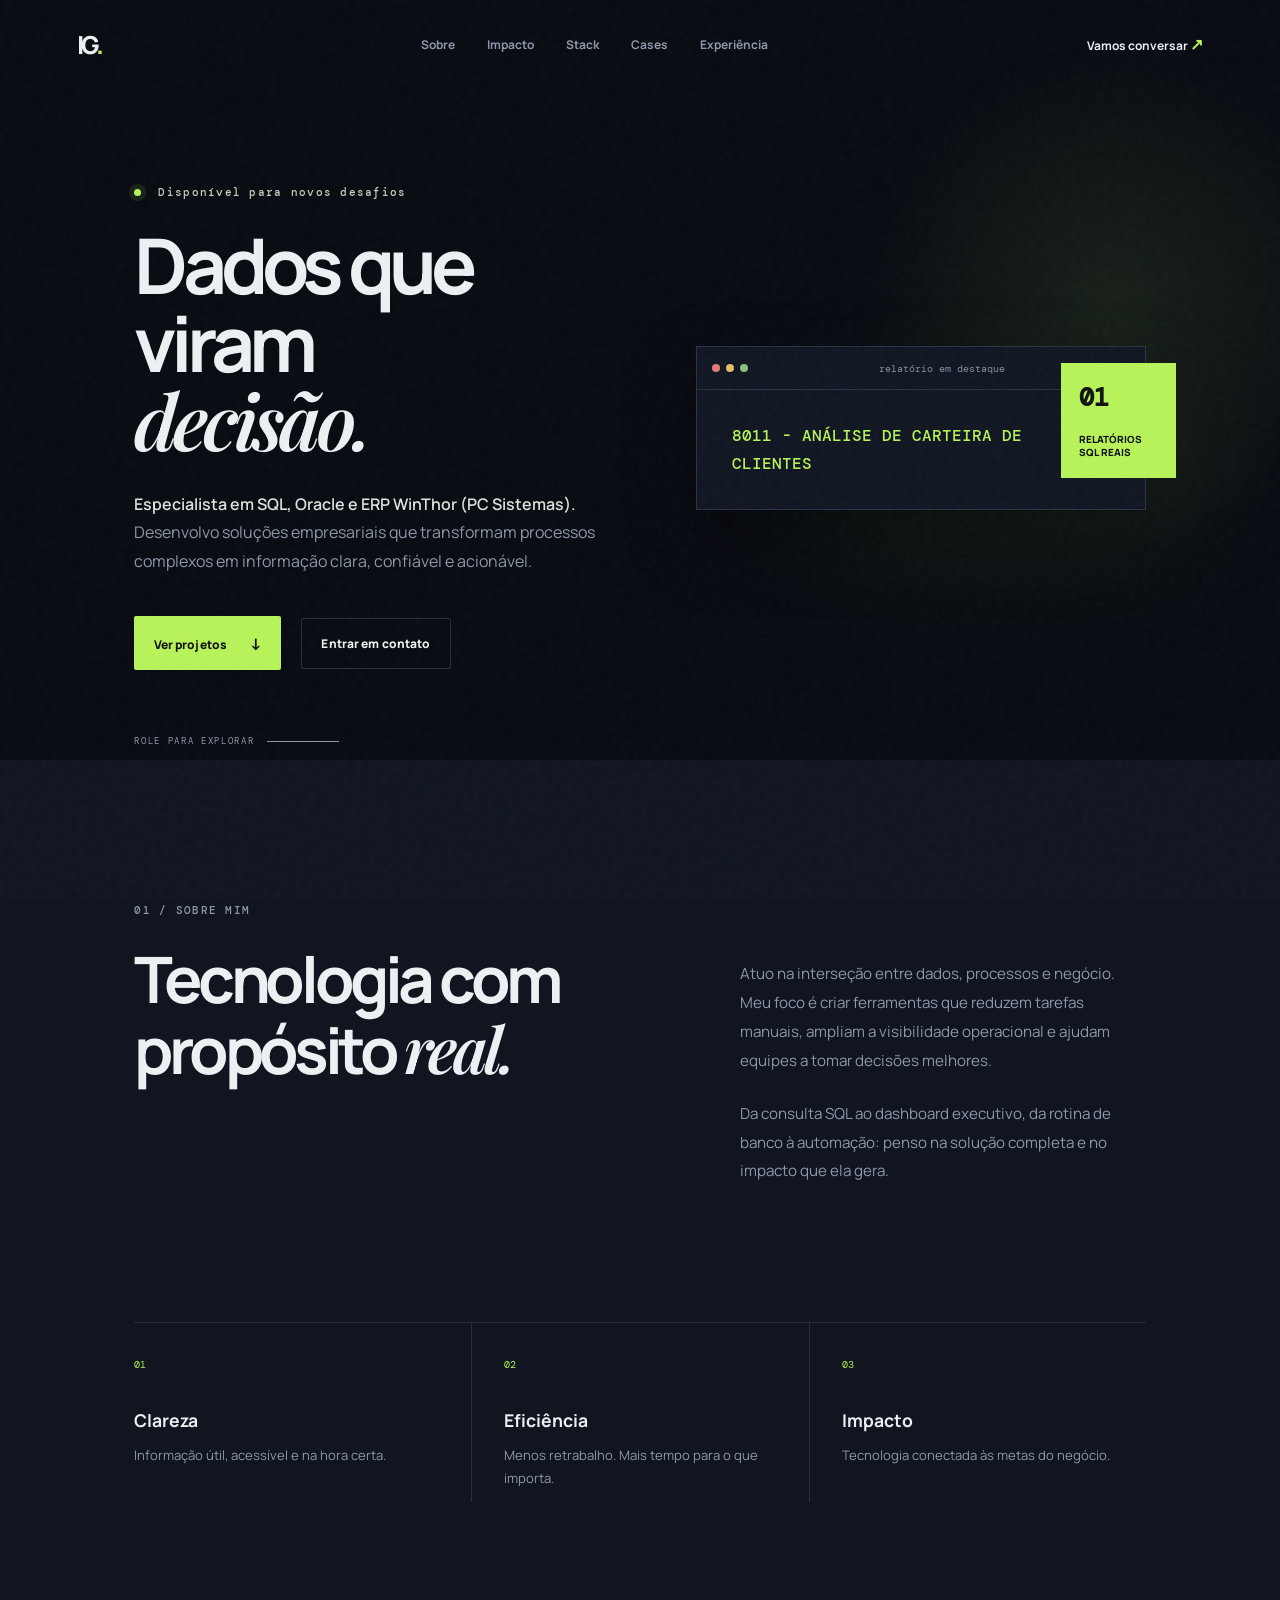
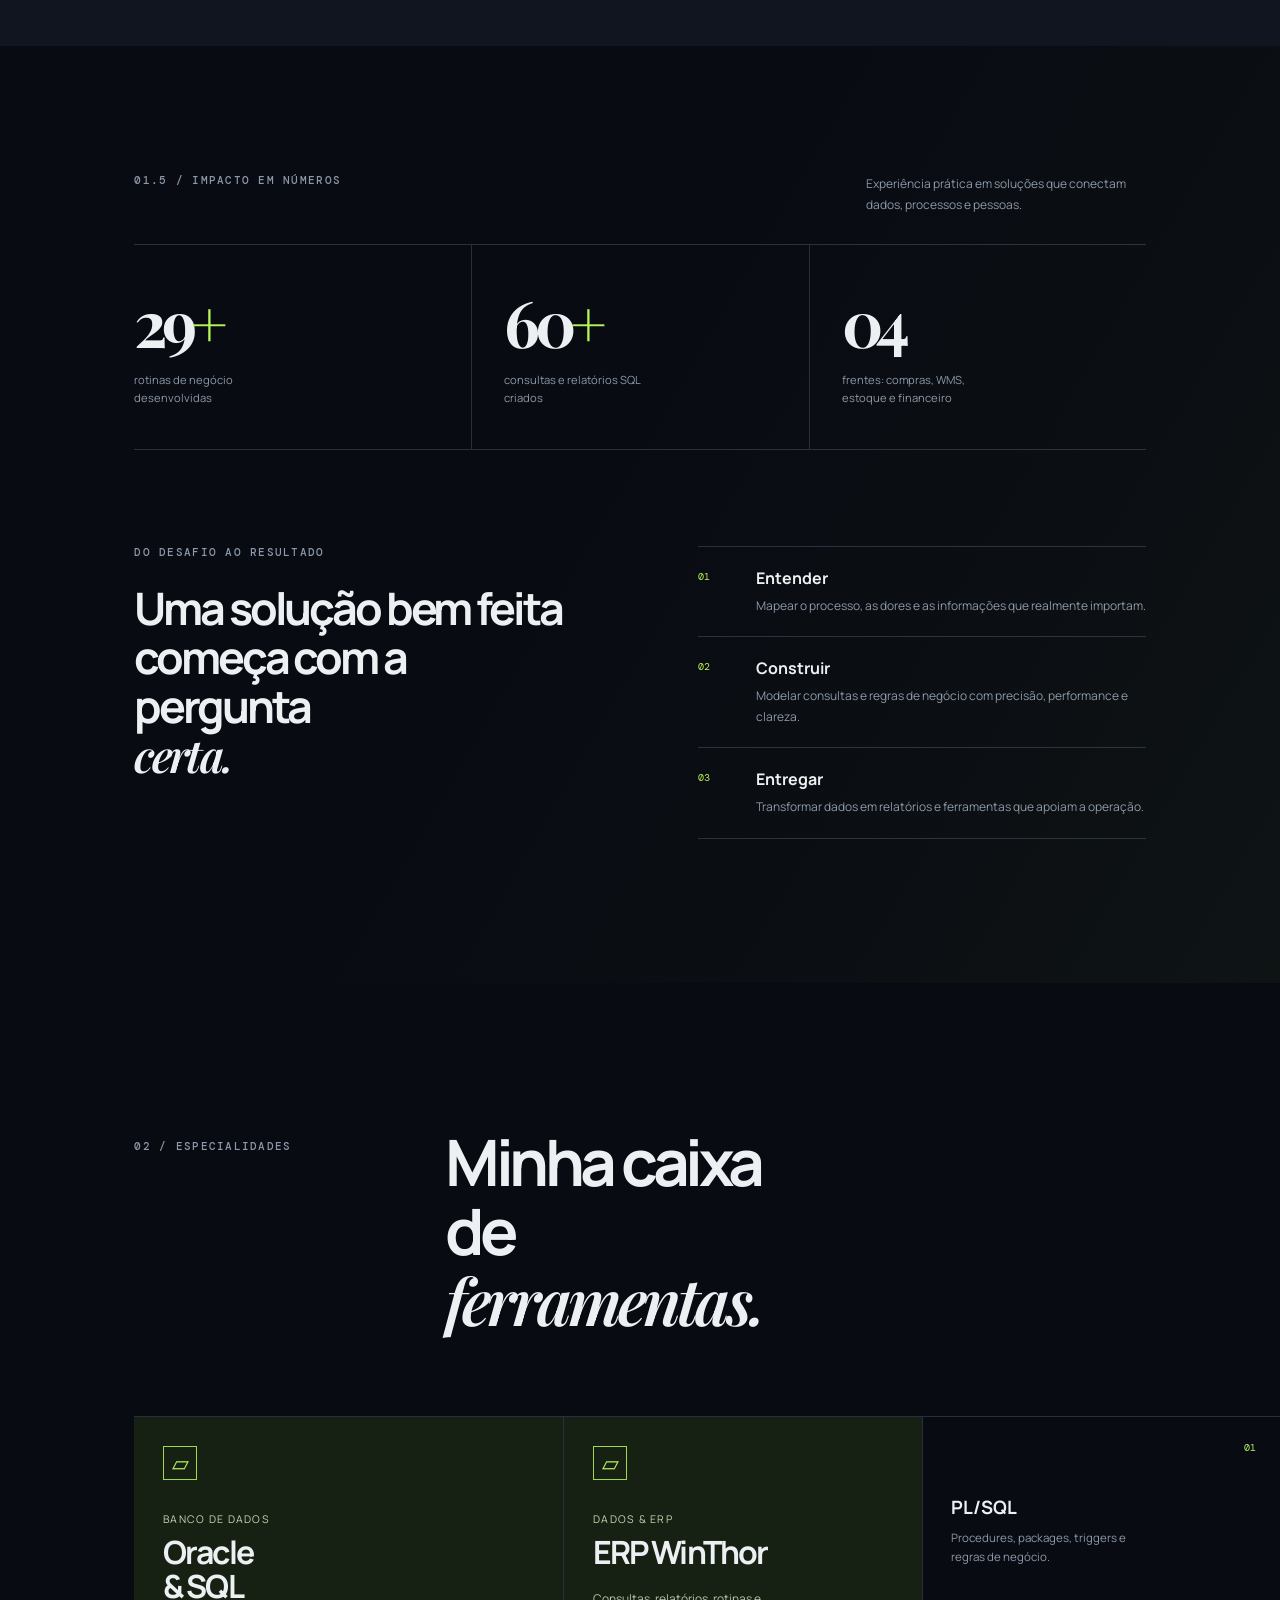
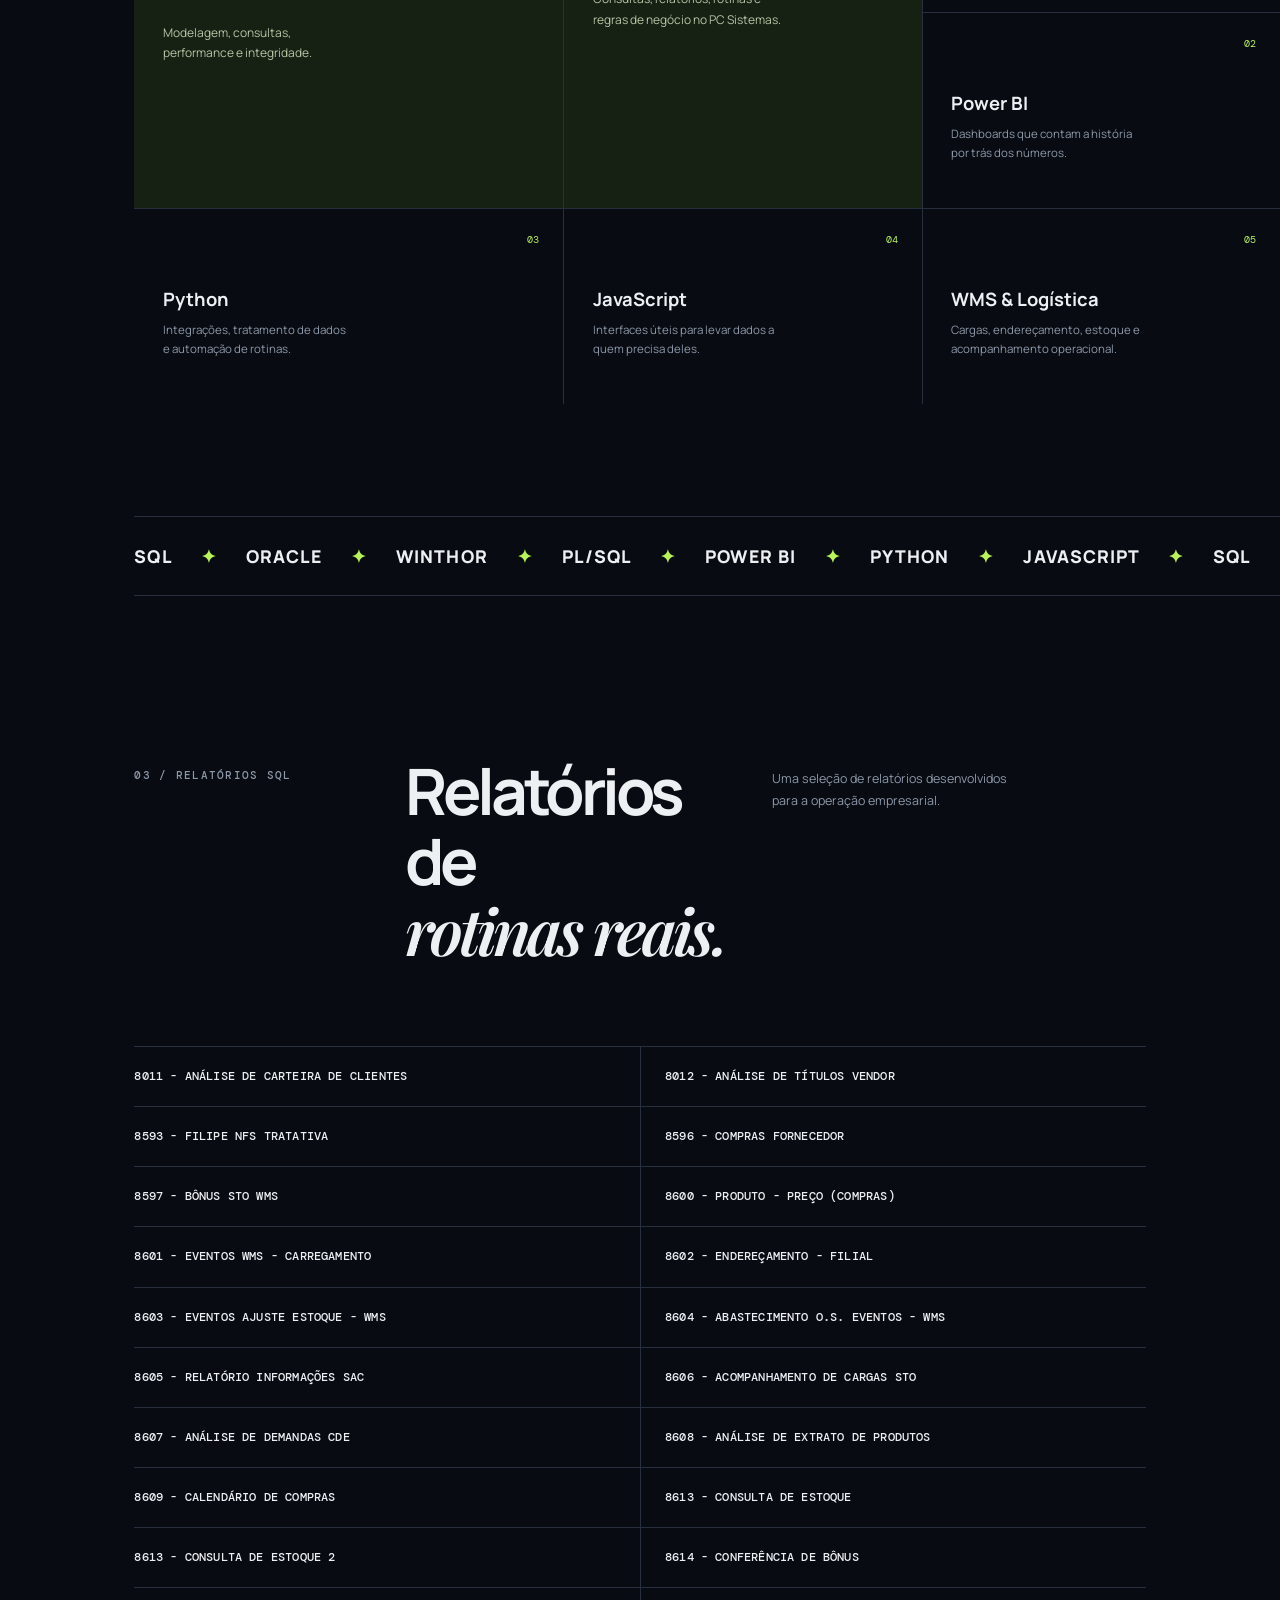
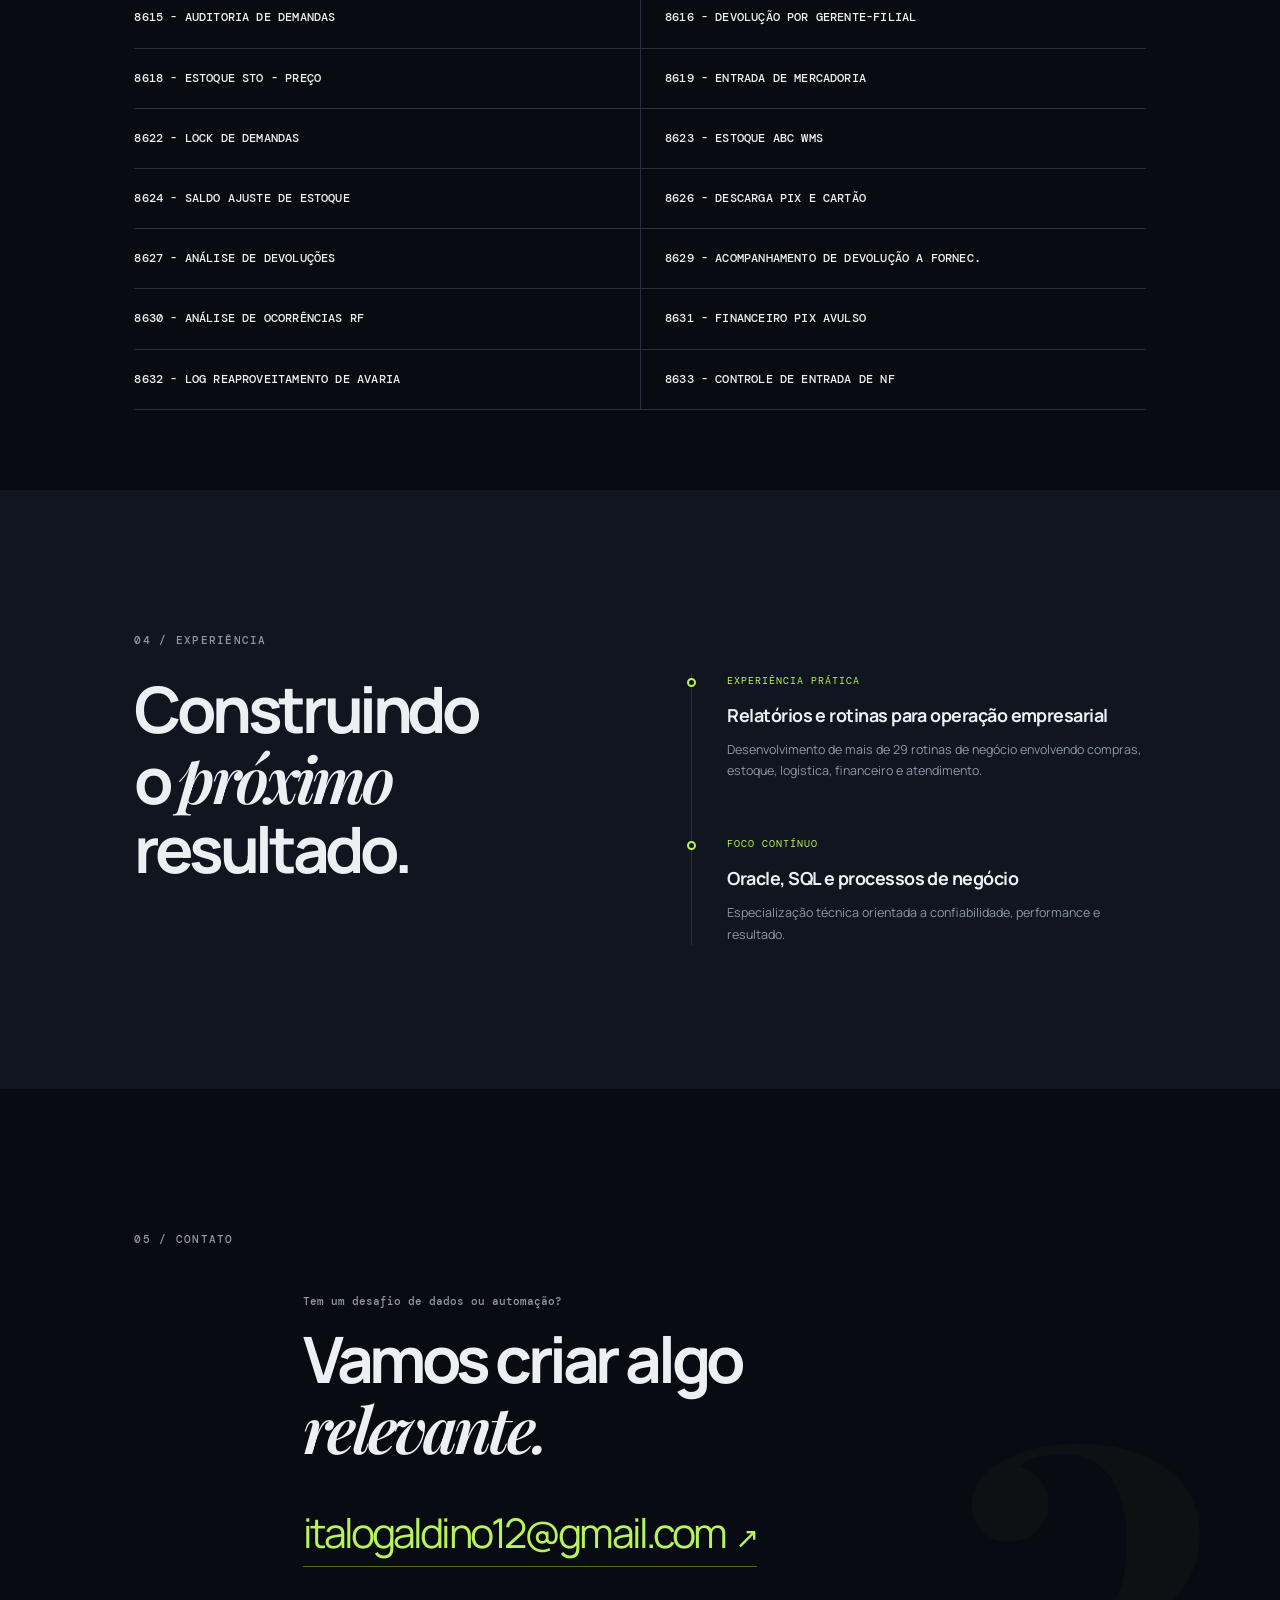
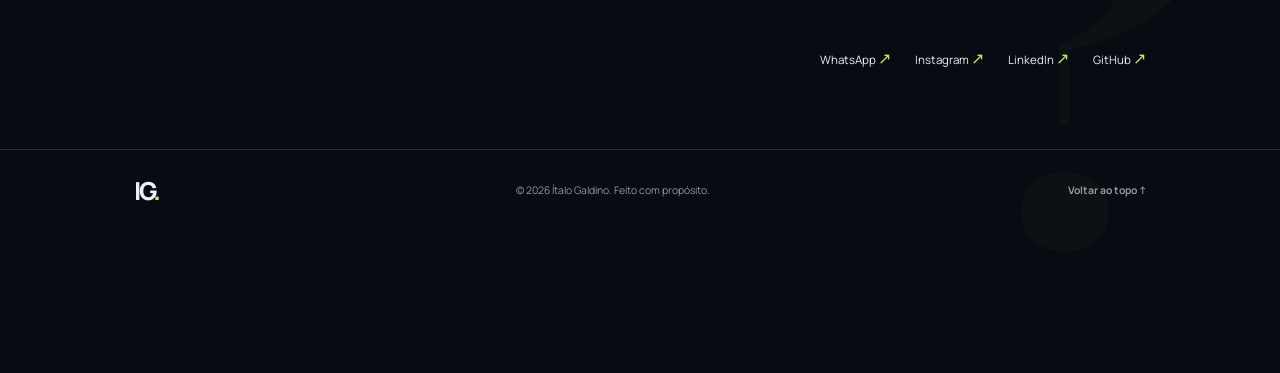
==== commit 5a19ad84: "Add reports.css stylesheet and update report section" ====
--- a/index.html
+++ b/index.html
@@ -11,6 +11,7 @@
   <title>Ítalo Galdino | Dados & Automação</title>
   <link rel="icon" href="favicon.svg" type="image/svg+xml">
   <link rel="stylesheet" href="style.css">
+  <link rel="stylesheet" href="reports.css">
   <style>
     .scroll-label { bottom: .8rem; letter-spacing: .18em; }
     .scroll-label span { width: 72px; }
@@ -38,15 +39,8 @@
       </div>
       <div class="terminal-wrap reveal delay-1" aria-label="Relatórios SQL desenvolvidos por Ítalo Galdino, exibidos automaticamente">
         <div class="terminal">
-          <div class="terminal-bar"><span></span><span></span><span></span><p id="terminal-file">relatorios-sql.sql</p></div>
-          <pre><code id="terminal-code" aria-live="polite"><span class="output">-- relatórios SQL desenvolvidos</span>
-
-<b>SELECT</b>
-  projetos_reais
-<b>FROM</b> portfolio
-<b>WHERE</b> tecnologia = <mark>'Oracle SQL'</mark>;
-
-<span class="output">→ 61 relatórios disponíveis</span><span class="cursor">_</span></code></pre>
+          <div class="terminal-bar"><span></span><span></span><span></span><p id="terminal-file">relatorios</p></div>
+          <pre><code id="terminal-code" aria-live="polite">8596 - COMPRAS FORNECEDOR</code></pre>
         </div>
         <div class="terminal-glow"></div>
         <div class="stat-card"><strong id="report-count">01</strong><span>relatórios<br>SQL reais</span></div>
@@ -99,13 +93,10 @@
     </section>
 
     <section class="projects section" id="projetos">
-      <div class="section-heading reveal"><p class="section-label">03 / PROJETOS SELECIONADOS</p><h2>Soluções que<br>geram <em>valor.</em></h2><p class="heading-side">Cases baseados em rotinas reais de dados, estoque, logística e operação empresarial.</p></div>
-      <div class="project-list">
-        <article class="project reveal"><div class="project-index">01</div><div class="project-visual discount"><div class="mini-chart"><span style="height:30%"></span><span style="height:56%"></span><span style="height:43%"></span><span style="height:79%"></span><span style="height:62%"></span><span style="height:91%"></span></div><b>SQL</b></div><div class="project-info"><p>COMPRAS & FORNECEDORES</p><h3>Análise de compras e precificação</h3><span>Oracle SQL · Estoque · Custos</span></div><a href="#contato" aria-label="Conversar sobre Análise de compras e precificação">↗</a></article>
-        <article class="project reveal"><div class="project-index">02</div><div class="project-visual inventory"><div class="warehouse"><i></i><i></i><i></i><i></i><i></i><i></i><i></i><i></i><i></i></div><b>WMS</b></div><div class="project-info"><p>LOGÍSTICA & OPERAÇÃO</p><h3>Acompanhamento de cargas WMS</h3><span>Oracle SQL · Separação · Conferência</span></div><a href="#contato" aria-label="Conversar sobre Acompanhamento de cargas WMS">↗</a></article>
-        <article class="project reveal"><div class="project-index">03</div><div class="project-visual automation"><div class="automation-path"><i></i><i></i><i></i></div><b>ABC</b></div><div class="project-info"><p>ESTOQUE & ARMAZENAGEM</p><h3>Curva ABC de estoque WMS</h3><span>Oracle SQL · Endereçamento · Inventário</span></div><a href="#contato" aria-label="Conversar sobre Curva ABC de estoque WMS">↗</a></article>
-        <article class="project reveal"><div class="project-index">04</div><div class="project-visual discount"><div class="mini-chart"><span style="height:43%"></span><span style="height:70%"></span><span style="height:55%"></span><span style="height:84%"></span><span style="height:63%"></span><span style="height:48%"></span></div><b>SAC</b></div><div class="project-info"><p>ATENDIMENTO & CONTROLE</p><h3>Relatório de SAC e devoluções</h3><span>Oracle SQL · Notas fiscais · Indicadores</span></div><a href="#contato" aria-label="Conversar sobre Relatório de SAC e devoluções">↗</a></article>
-      </div>
+      <div class="section-heading reveal"><p class="section-label">03 / RELATÓRIOS SQL</p><h2>Relatórios de<br><em>rotinas reais.</em></h2><p class="heading-side">Uma seleção de relatórios desenvolvidos para a operação empresarial.</p></div>
+      <ul class="sql-report-list" aria-label="Relatórios SQL desenvolvidos">
+        <li class="reveal">8011 - ANÁLISE DE CARTEIRA DE CLIENTES</li><li class="reveal">8012 - ANÁLISE DE TÍTULOS VENDOR</li><li class="reveal">8593 - FILIPE NFS TRATATIVA</li><li class="reveal">8596 - COMPRAS FORNECEDOR</li><li class="reveal">8597 - BÔNUS STO WMS</li><li class="reveal">8600 - PRODUTO - PREÇO (COMPRAS)</li><li class="reveal">8601 - EVENTOS WMS - CARREGAMENTO</li><li class="reveal">8602 - ENDEREÇAMENTO - FILIAL</li><li class="reveal">8603 - EVENTOS AJUSTE ESTOQUE - WMS</li><li class="reveal">8604 - ABASTECIMENTO O.S. EVENTOS - WMS</li><li class="reveal">8605 - RELATÓRIO INFORMAÇÕES SAC</li><li class="reveal">8606 - ACOMPANHAMENTO DE CARGAS STO</li><li class="reveal">8607 - ANÁLISE DE DEMANDAS CDE</li><li class="reveal">8608 - ANÁLISE DE EXTRATO DE PRODUTOS</li><li class="reveal">8609 - CALENDÁRIO DE COMPRAS</li><li class="reveal">8613 - CONSULTA DE ESTOQUE</li><li class="reveal">8613 - CONSULTA DE ESTOQUE 2</li><li class="reveal">8614 - CONFERÊNCIA DE BÔNUS</li><li class="reveal">8615 - AUDITORIA DE DEMANDAS</li><li class="reveal">8616 - DEVOLUÇÃO POR GERENTE-FILIAL</li><li class="reveal">8618 - ESTOQUE STO - PREÇO</li><li class="reveal">8619 - ENTRADA DE MERCADORIA</li><li class="reveal">8622 - LOCK DE DEMANDAS</li><li class="reveal">8623 - ESTOQUE ABC WMS</li><li class="reveal">8624 - SALDO AJUSTE DE ESTOQUE</li><li class="reveal">8626 - DESCARGA PIX E CARTÃO</li><li class="reveal">8627 - ANÁLISE DE DEVOLUÇÕES</li><li class="reveal">8629 - ACOMPANHAMENTO DE DEVOLUÇÃO A FORNEC.</li><li class="reveal">8630 - ANÁLISE DE OCORRÊNCIAS RF</li><li class="reveal">8631 - FINANCEIRO PIX AVULSO</li><li class="reveal">8632 - LOG REAPROVEITAMENTO DE AVARIA</li><li class="reveal">8633 - CONTROLE DE ENTRADA DE NF</li>
+      </ul>
     </section>
 
     <section class="experience section" id="experiencia">
--- a/reports.css
+++ b/reports.css
@@ -0,0 +1 @@
+.sql-report-list{list-style:none;margin:5rem 0 0;padding:0;border-top:1px solid var(--line);display:grid;grid-template-columns:repeat(2,minmax(0,1fr))}.sql-report-list li{margin:0;padding:1.25rem 1.5rem 1.25rem 0;border-bottom:1px solid var(--line);font:500 .75rem/1.6 var(--mono);color:var(--text);letter-spacing:.015em}.sql-report-list li:nth-child(even){padding-left:1.5rem;border-left:1px solid var(--line)}#terminal-code{color:var(--accent);white-space:normal;font:500 clamp(.8rem,1.25vw,1rem)/1.7 var(--mono)}@media(max-width:760px){.sql-report-list{grid-template-columns:1fr;margin-top:3.5rem}.sql-report-list li,.sql-report-list li:nth-child(even){padding:1rem 0;border-left:0}}
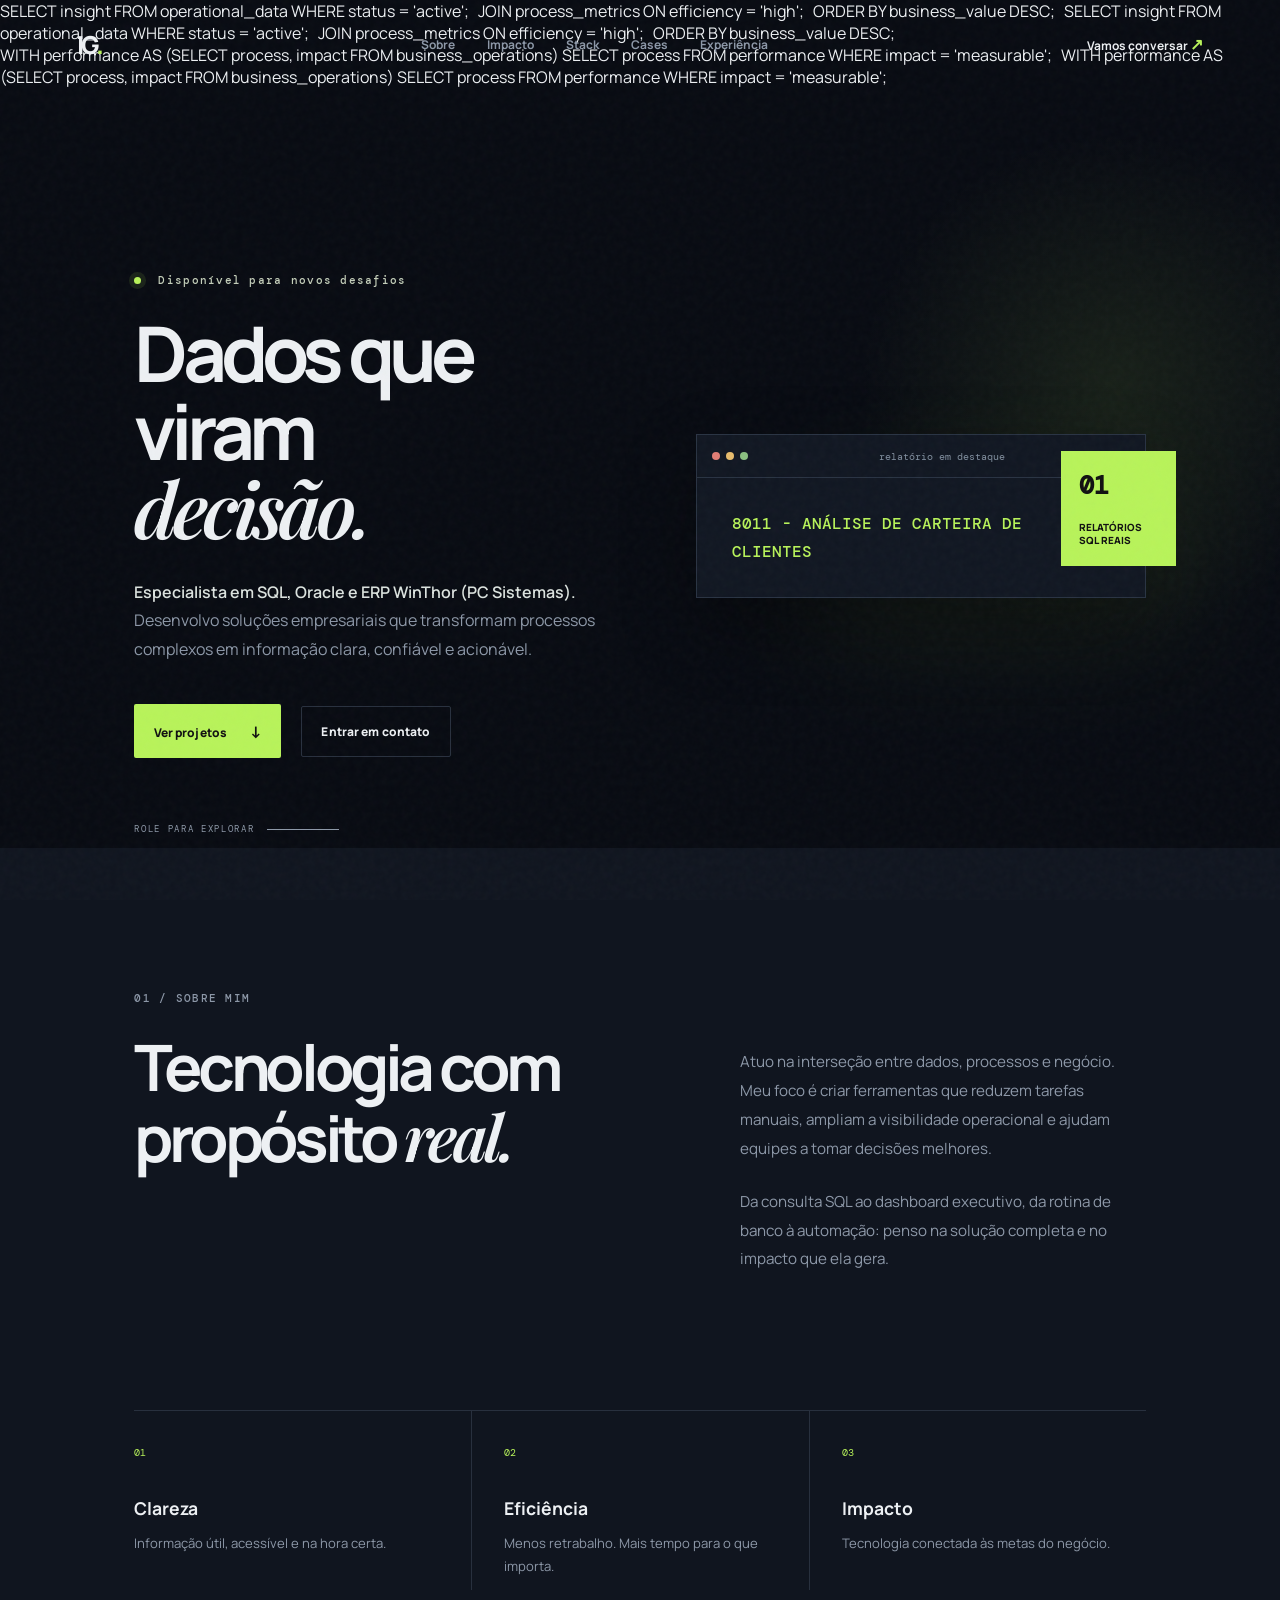
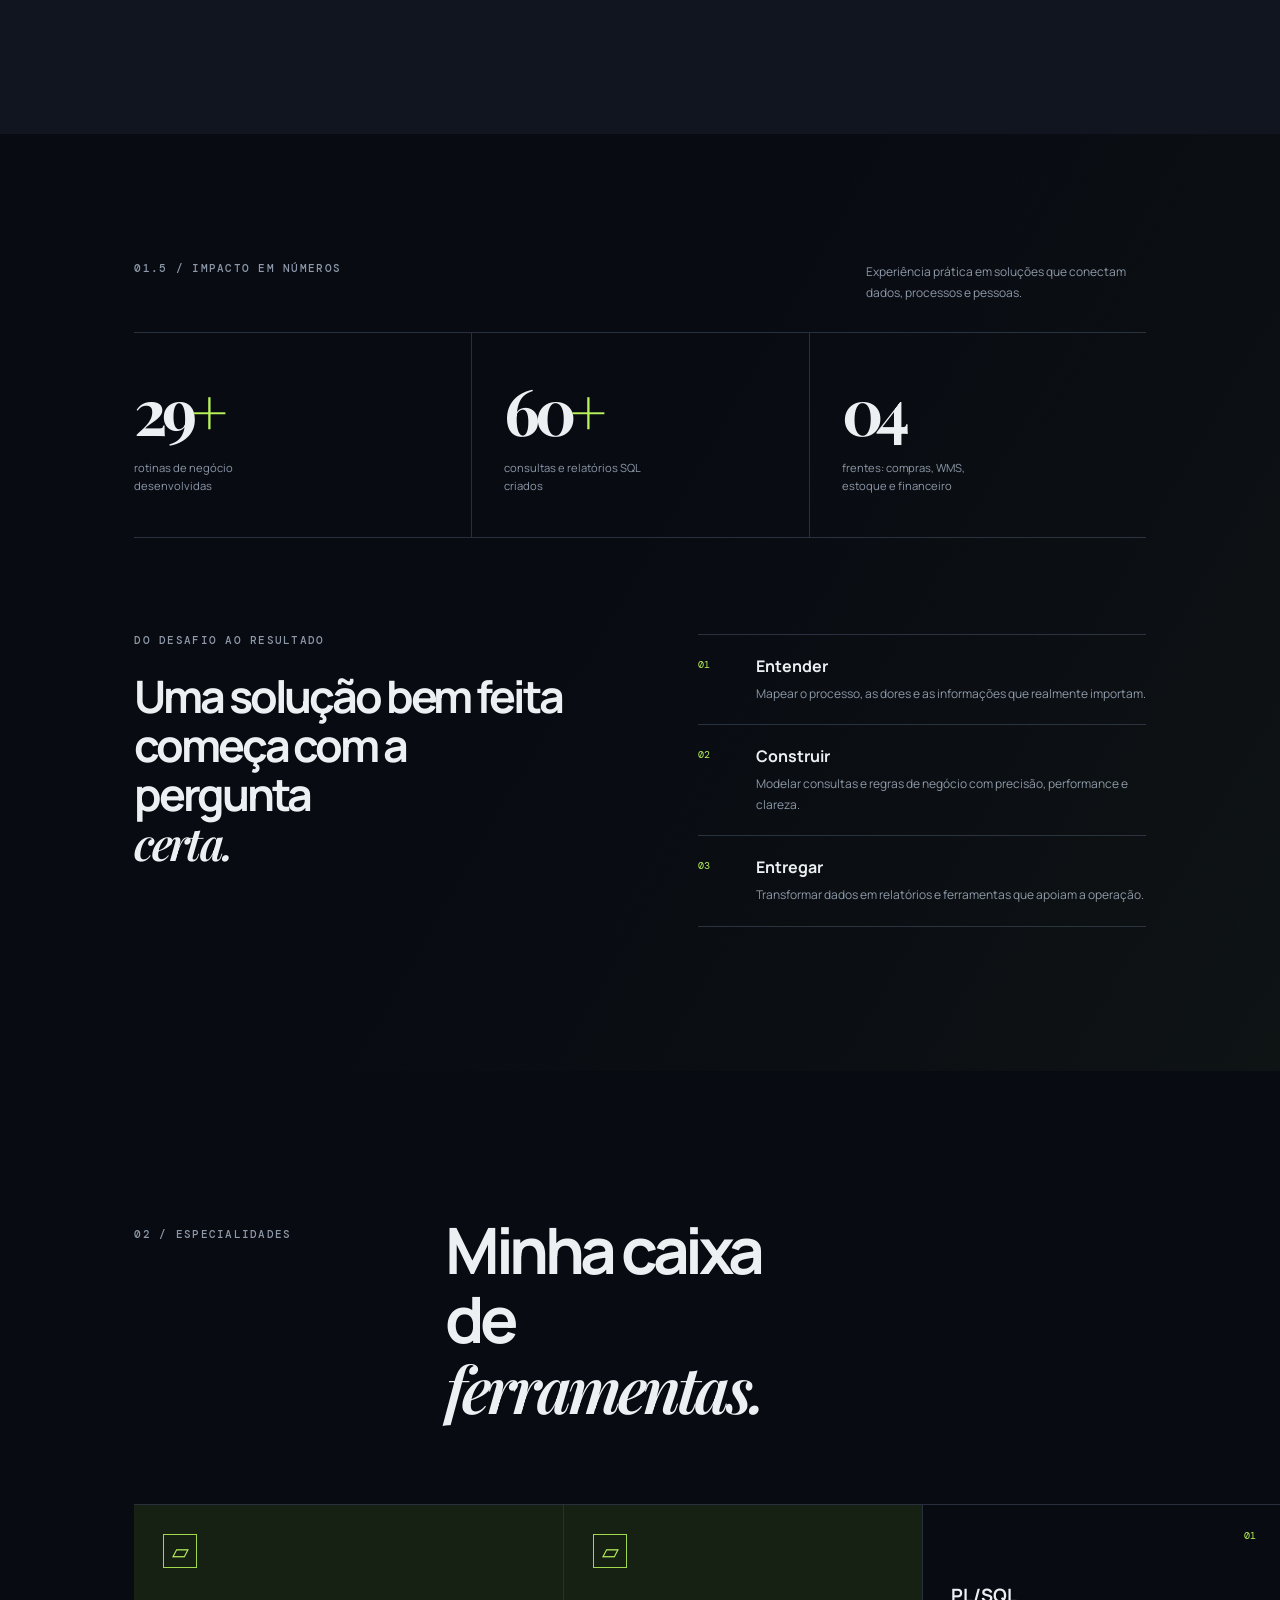
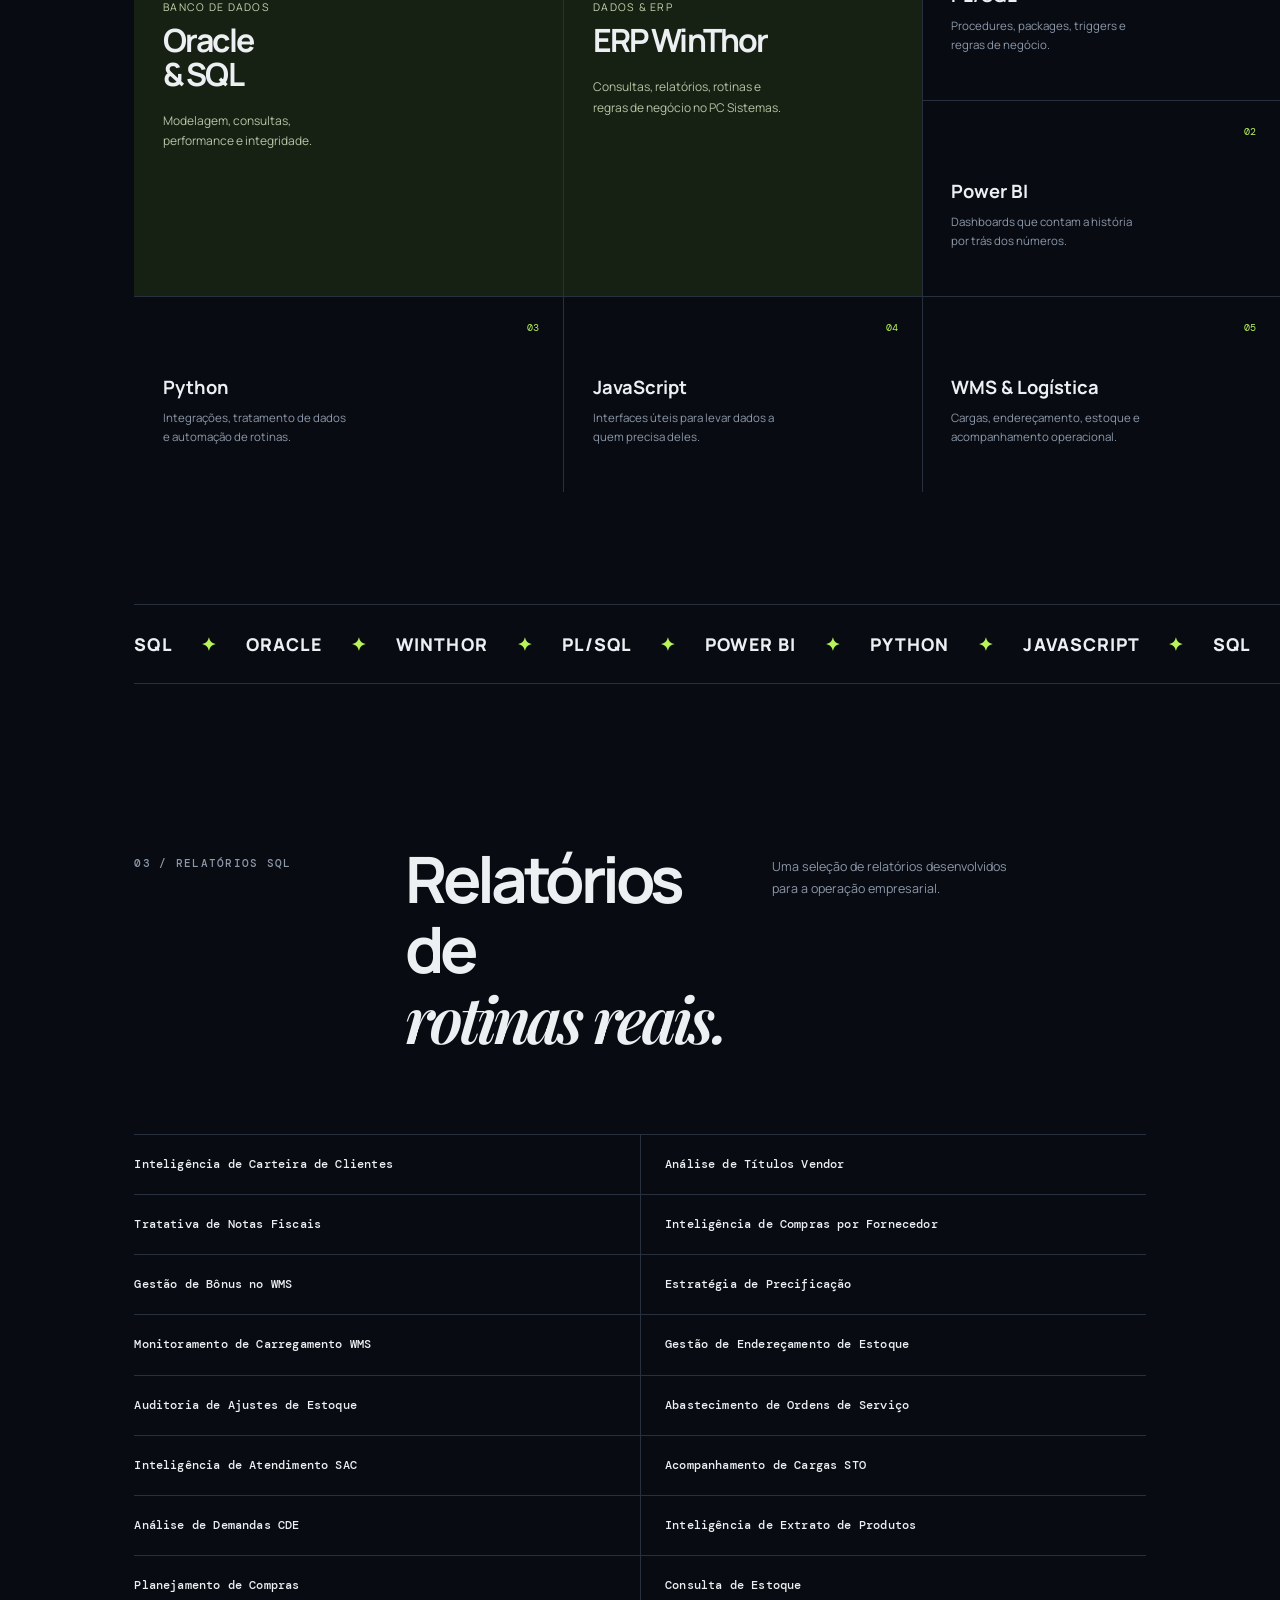
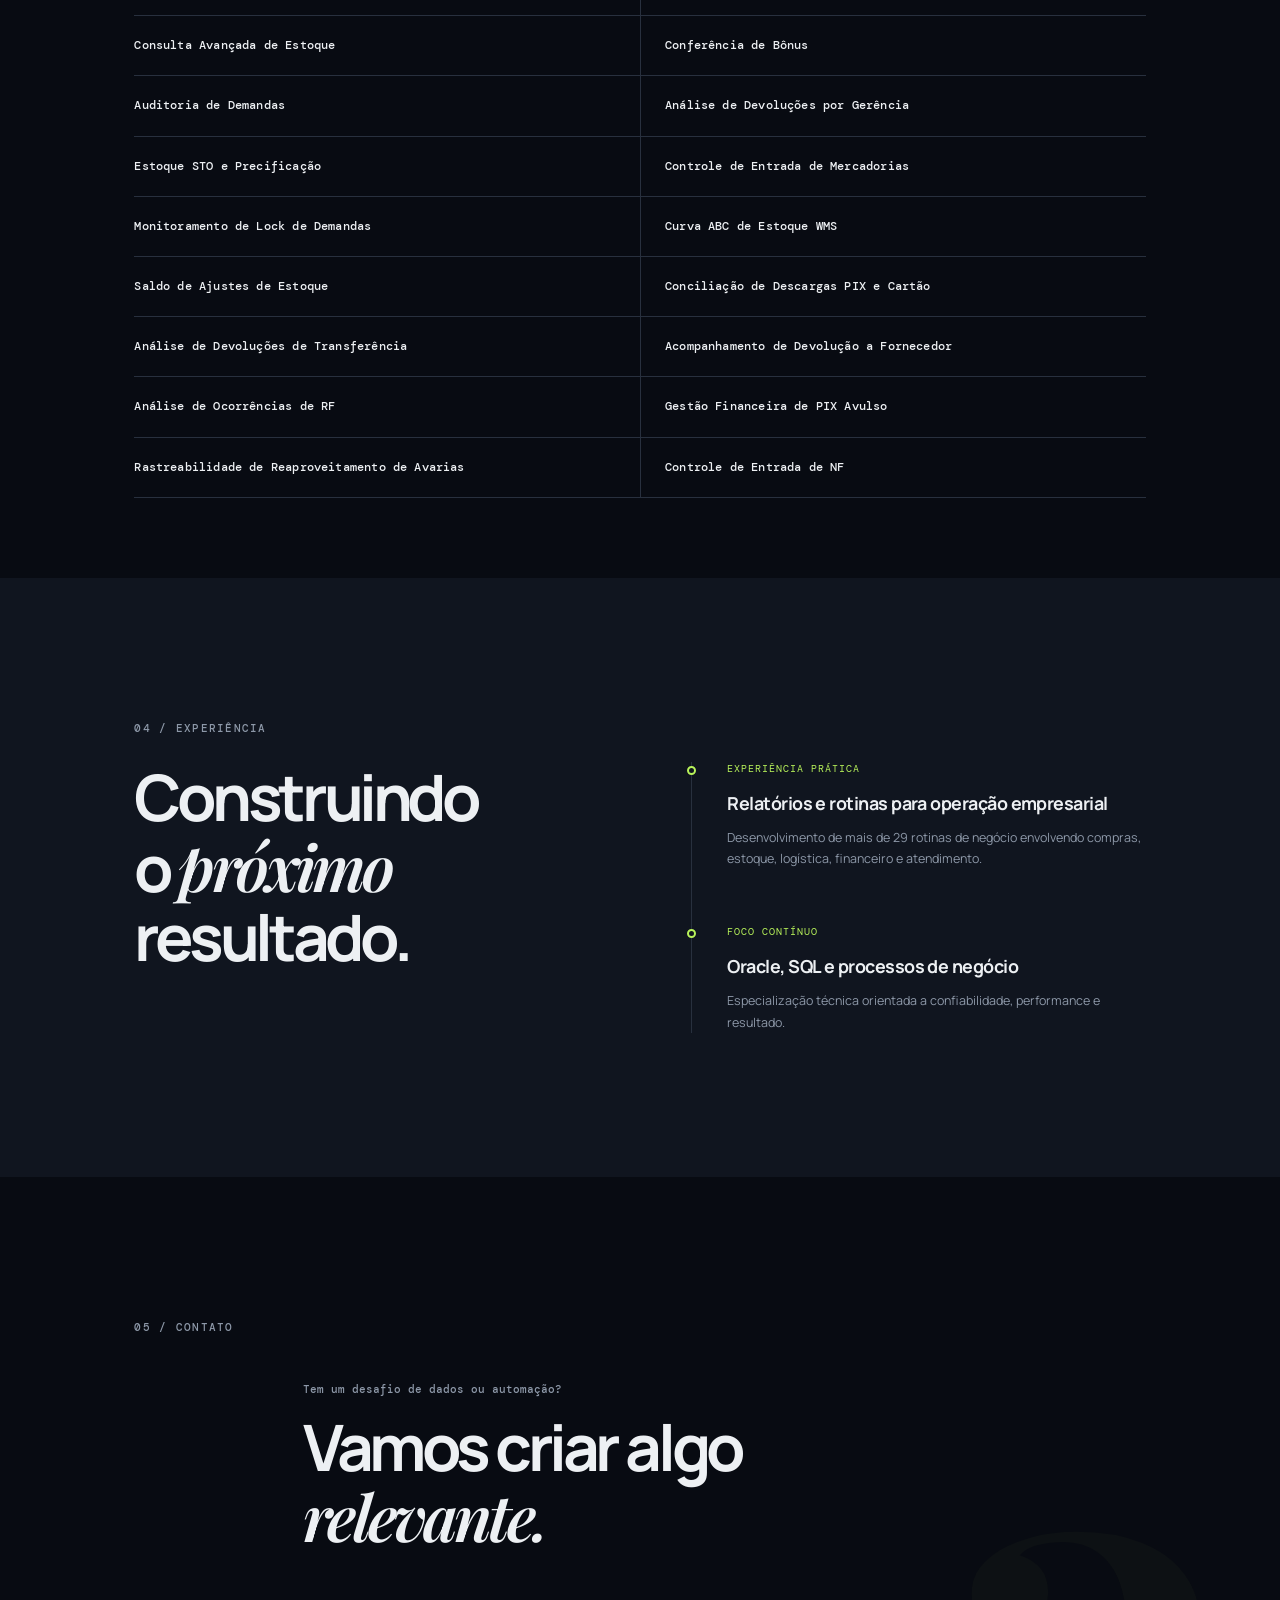
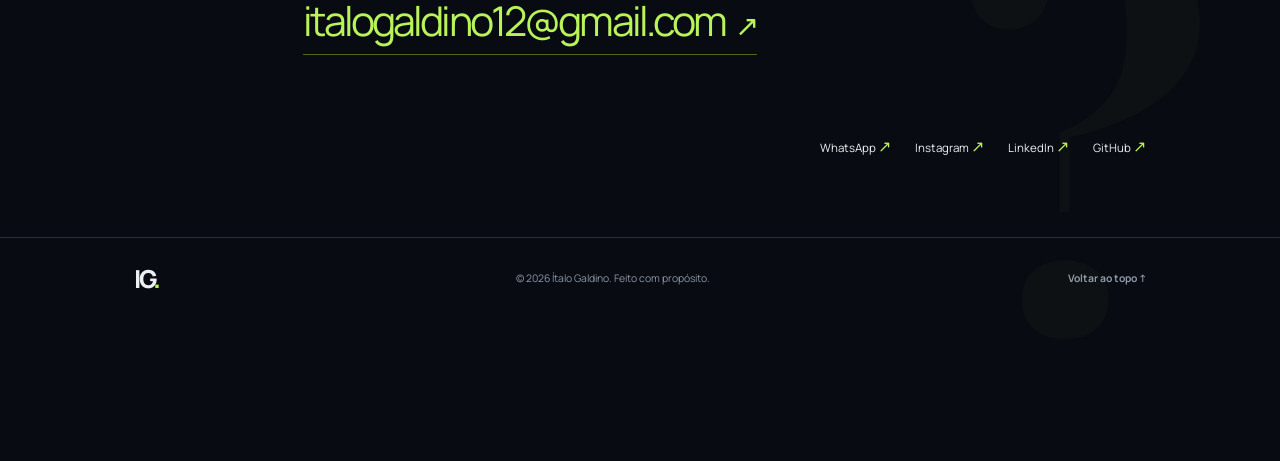
==== commit bbbebf6d: "Update SQL reports and descriptions in index.html" ====
--- a/index.html
+++ b/index.html
@@ -20,6 +20,10 @@
 <body>
   <a class="skip-link" href="#conteudo">Pular para o conteúdo</a>
   <div class="noise" aria-hidden="true"></div>
+  <div class="sql-backdrop" aria-hidden="true">
+    <div class="sql-backdrop-track">SELECT insight FROM operational_data WHERE status = 'active'; &nbsp; JOIN process_metrics ON efficiency = 'high'; &nbsp; ORDER BY business_value DESC; &nbsp; SELECT insight FROM operational_data WHERE status = 'active'; &nbsp; JOIN process_metrics ON efficiency = 'high'; &nbsp; ORDER BY business_value DESC;</div>
+    <div class="sql-backdrop-track sql-backdrop-track-reverse">WITH performance AS (SELECT process, impact FROM business_operations) SELECT process FROM performance WHERE impact = 'measurable'; &nbsp; WITH performance AS (SELECT process, impact FROM business_operations) SELECT process FROM performance WHERE impact = 'measurable';</div>
+  </div>
   <header class="topbar">
     <a class="brand" href="#inicio" aria-label="Início">IG<span>.</span></a>
     <nav class="nav" aria-label="Navegação principal">
@@ -40,7 +44,7 @@
       <div class="terminal-wrap reveal delay-1" aria-label="Relatórios SQL desenvolvidos por Ítalo Galdino, exibidos automaticamente">
         <div class="terminal">
           <div class="terminal-bar"><span></span><span></span><span></span><p id="terminal-file">relatorios</p></div>
-          <pre><code id="terminal-code" aria-live="polite">8596 - COMPRAS FORNECEDOR</code></pre>
+          <pre><code id="terminal-code" aria-live="polite">Inteligência de Compras por Fornecedor</code></pre>
         </div>
         <div class="terminal-glow"></div>
         <div class="stat-card"><strong id="report-count">01</strong><span>relatórios<br>SQL reais</span></div>
@@ -95,7 +99,7 @@
     <section class="projects section" id="projetos">
       <div class="section-heading reveal"><p class="section-label">03 / RELATÓRIOS SQL</p><h2>Relatórios de<br><em>rotinas reais.</em></h2><p class="heading-side">Uma seleção de relatórios desenvolvidos para a operação empresarial.</p></div>
       <ul class="sql-report-list" aria-label="Relatórios SQL desenvolvidos">
-        <li class="reveal">8011 - ANÁLISE DE CARTEIRA DE CLIENTES</li><li class="reveal">8012 - ANÁLISE DE TÍTULOS VENDOR</li><li class="reveal">8593 - FILIPE NFS TRATATIVA</li><li class="reveal">8596 - COMPRAS FORNECEDOR</li><li class="reveal">8597 - BÔNUS STO WMS</li><li class="reveal">8600 - PRODUTO - PREÇO (COMPRAS)</li><li class="reveal">8601 - EVENTOS WMS - CARREGAMENTO</li><li class="reveal">8602 - ENDEREÇAMENTO - FILIAL</li><li class="reveal">8603 - EVENTOS AJUSTE ESTOQUE - WMS</li><li class="reveal">8604 - ABASTECIMENTO O.S. EVENTOS - WMS</li><li class="reveal">8605 - RELATÓRIO INFORMAÇÕES SAC</li><li class="reveal">8606 - ACOMPANHAMENTO DE CARGAS STO</li><li class="reveal">8607 - ANÁLISE DE DEMANDAS CDE</li><li class="reveal">8608 - ANÁLISE DE EXTRATO DE PRODUTOS</li><li class="reveal">8609 - CALENDÁRIO DE COMPRAS</li><li class="reveal">8613 - CONSULTA DE ESTOQUE</li><li class="reveal">8613 - CONSULTA DE ESTOQUE 2</li><li class="reveal">8614 - CONFERÊNCIA DE BÔNUS</li><li class="reveal">8615 - AUDITORIA DE DEMANDAS</li><li class="reveal">8616 - DEVOLUÇÃO POR GERENTE-FILIAL</li><li class="reveal">8618 - ESTOQUE STO - PREÇO</li><li class="reveal">8619 - ENTRADA DE MERCADORIA</li><li class="reveal">8622 - LOCK DE DEMANDAS</li><li class="reveal">8623 - ESTOQUE ABC WMS</li><li class="reveal">8624 - SALDO AJUSTE DE ESTOQUE</li><li class="reveal">8626 - DESCARGA PIX E CARTÃO</li><li class="reveal">8627 - ANÁLISE DE DEVOLUÇÕES</li><li class="reveal">8629 - ACOMPANHAMENTO DE DEVOLUÇÃO A FORNEC.</li><li class="reveal">8630 - ANÁLISE DE OCORRÊNCIAS RF</li><li class="reveal">8631 - FINANCEIRO PIX AVULSO</li><li class="reveal">8632 - LOG REAPROVEITAMENTO DE AVARIA</li><li class="reveal">8633 - CONTROLE DE ENTRADA DE NF</li>
+        <li class="reveal">Inteligência de Carteira de Clientes</li><li class="reveal">Análise de Títulos Vendor</li><li class="reveal">Tratativa de Notas Fiscais</li><li class="reveal">Inteligência de Compras por Fornecedor</li><li class="reveal">Gestão de Bônus no WMS</li><li class="reveal">Estratégia de Precificação</li><li class="reveal">Monitoramento de Carregamento WMS</li><li class="reveal">Gestão de Endereçamento de Estoque</li><li class="reveal">Auditoria de Ajustes de Estoque</li><li class="reveal">Abastecimento de Ordens de Serviço</li><li class="reveal">Inteligência de Atendimento SAC</li><li class="reveal">Acompanhamento de Cargas STO</li><li class="reveal">Análise de Demandas CDE</li><li class="reveal">Inteligência de Extrato de Produtos</li><li class="reveal">Planejamento de Compras</li><li class="reveal">Consulta de Estoque</li><li class="reveal">Consulta Avançada de Estoque</li><li class="reveal">Conferência de Bônus</li><li class="reveal">Auditoria de Demandas</li><li class="reveal">Análise de Devoluções por Gerência</li><li class="reveal">Estoque STO e Precificação</li><li class="reveal">Controle de Entrada de Mercadorias</li><li class="reveal">Monitoramento de Lock de Demandas</li><li class="reveal">Curva ABC de Estoque WMS</li><li class="reveal">Saldo de Ajustes de Estoque</li><li class="reveal">Conciliação de Descargas PIX e Cartão</li><li class="reveal">Análise de Devoluções de Transferência</li><li class="reveal">Acompanhamento de Devolução a Fornecedor</li><li class="reveal">Análise de Ocorrências de RF</li><li class="reveal">Gestão Financeira de PIX Avulso</li><li class="reveal">Rastreabilidade de Reaproveitamento de Avarias</li><li class="reveal">Controle de Entrada de NF</li>
       </ul>
     </section>
 
